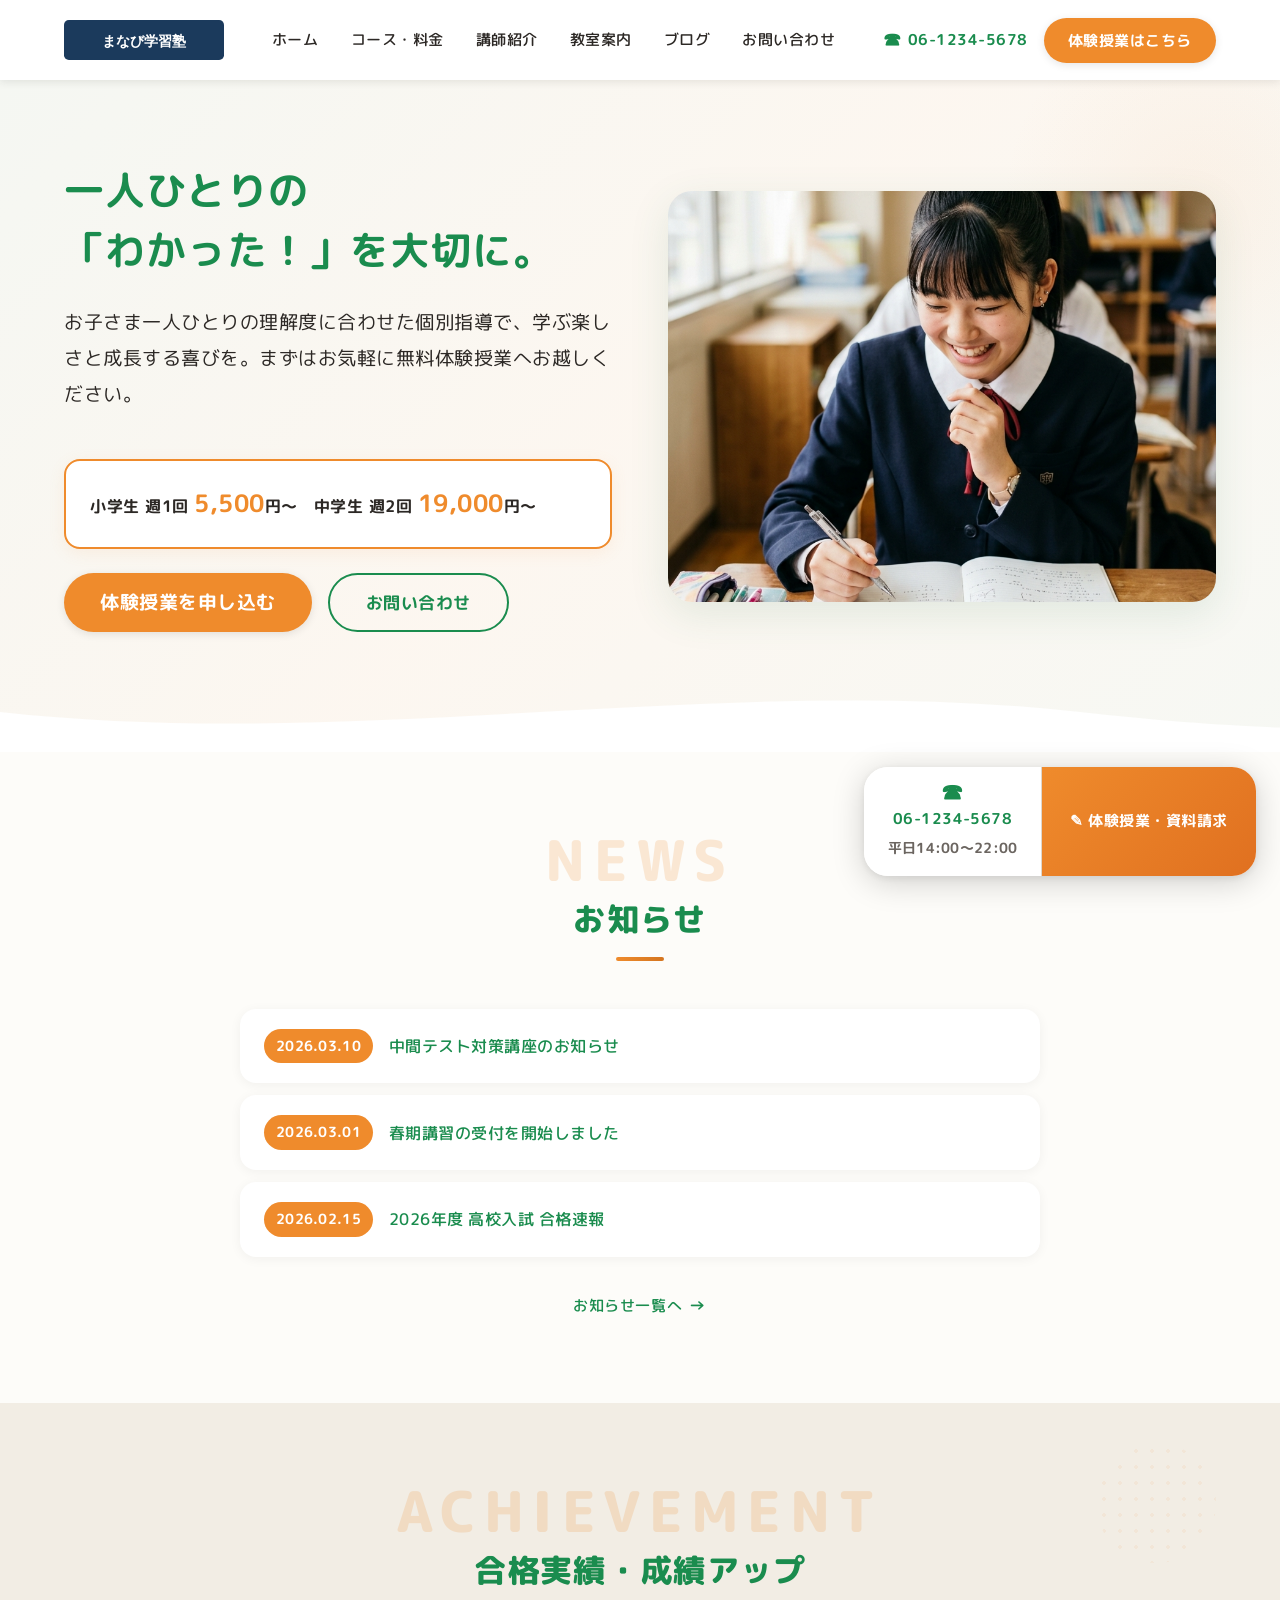
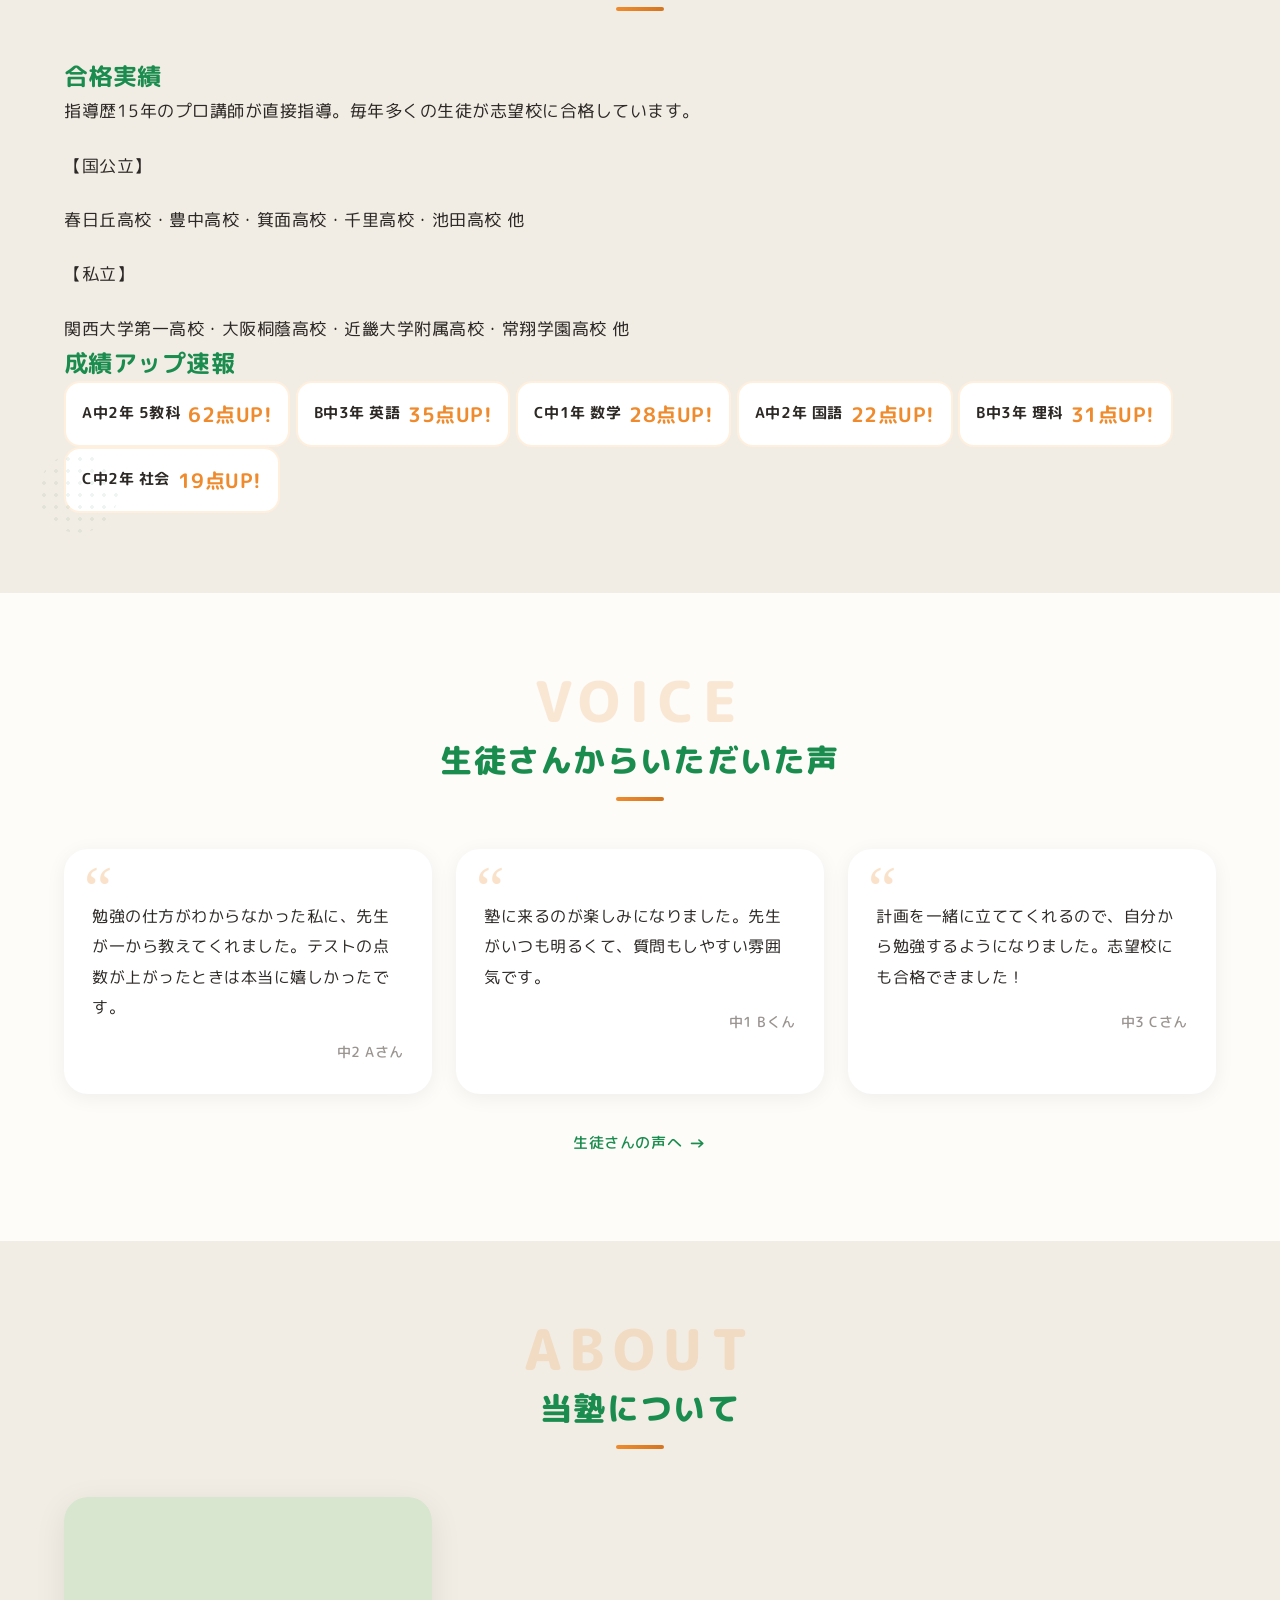
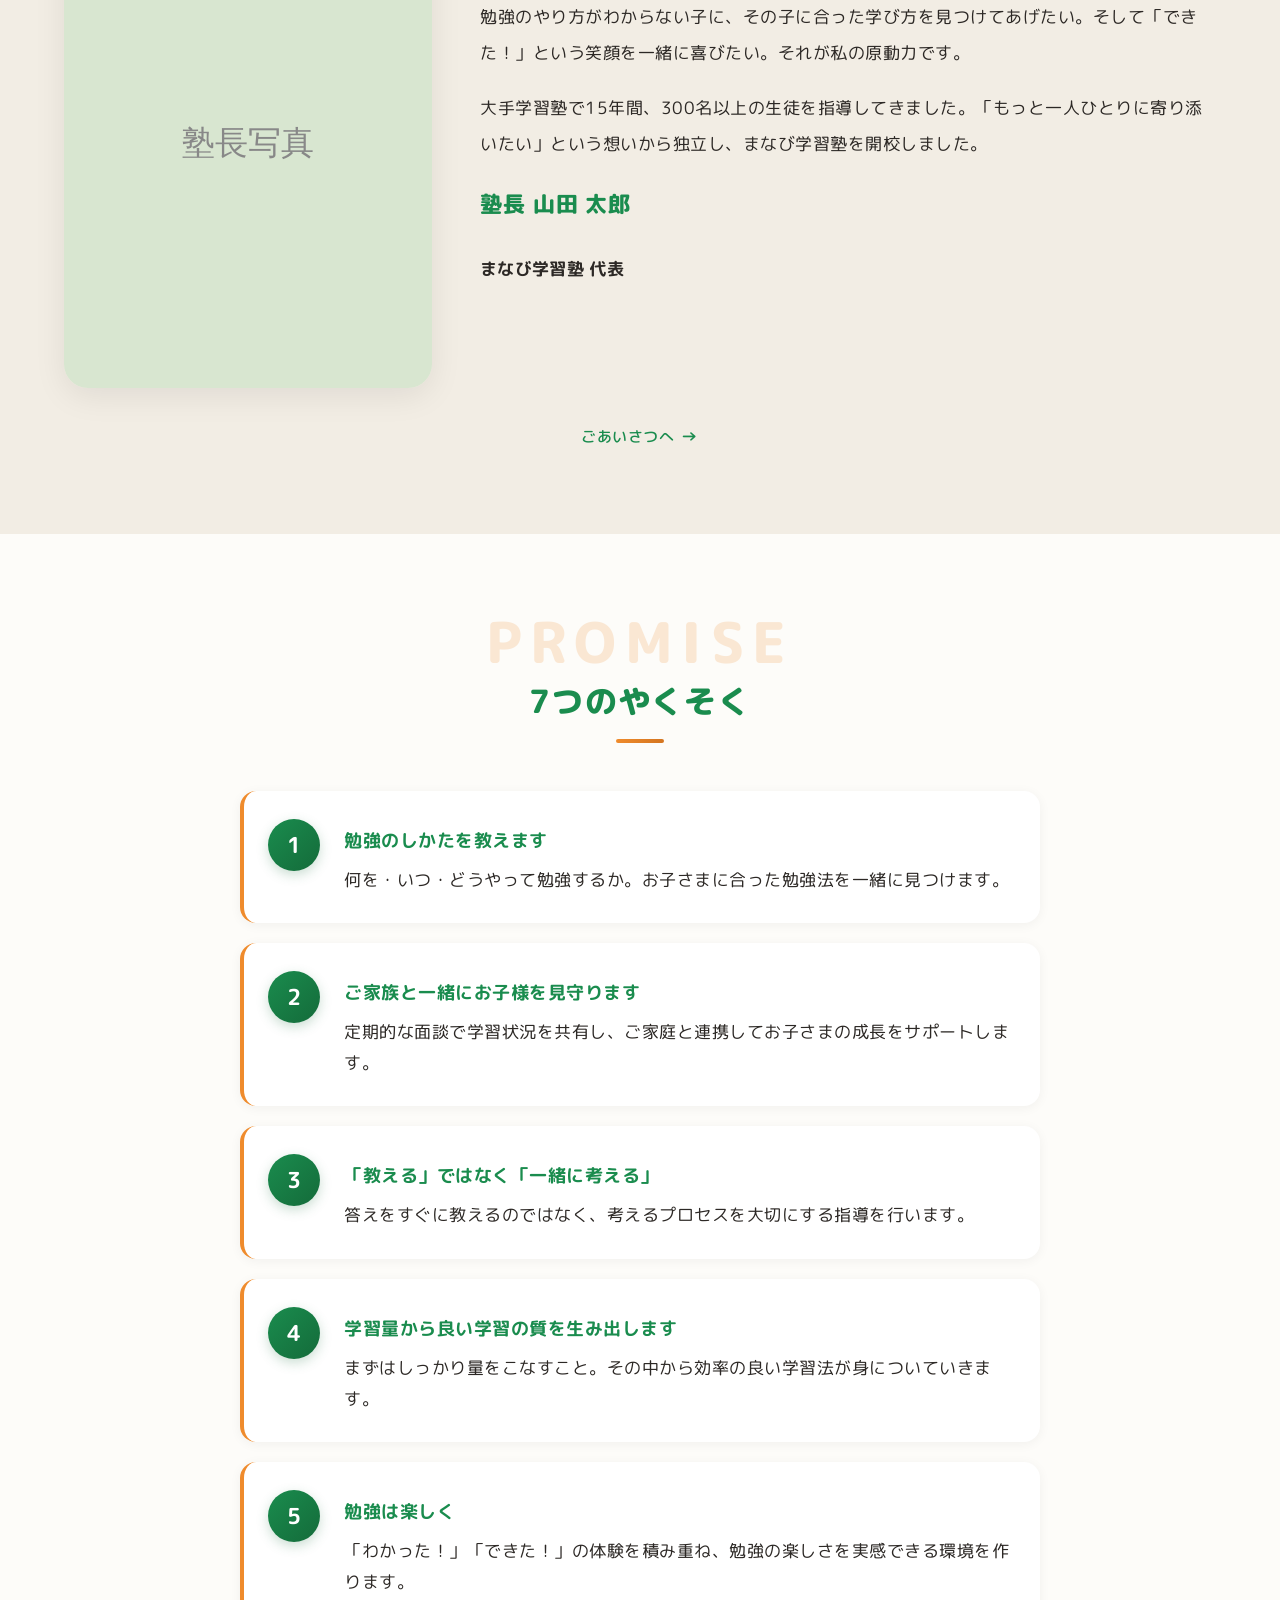
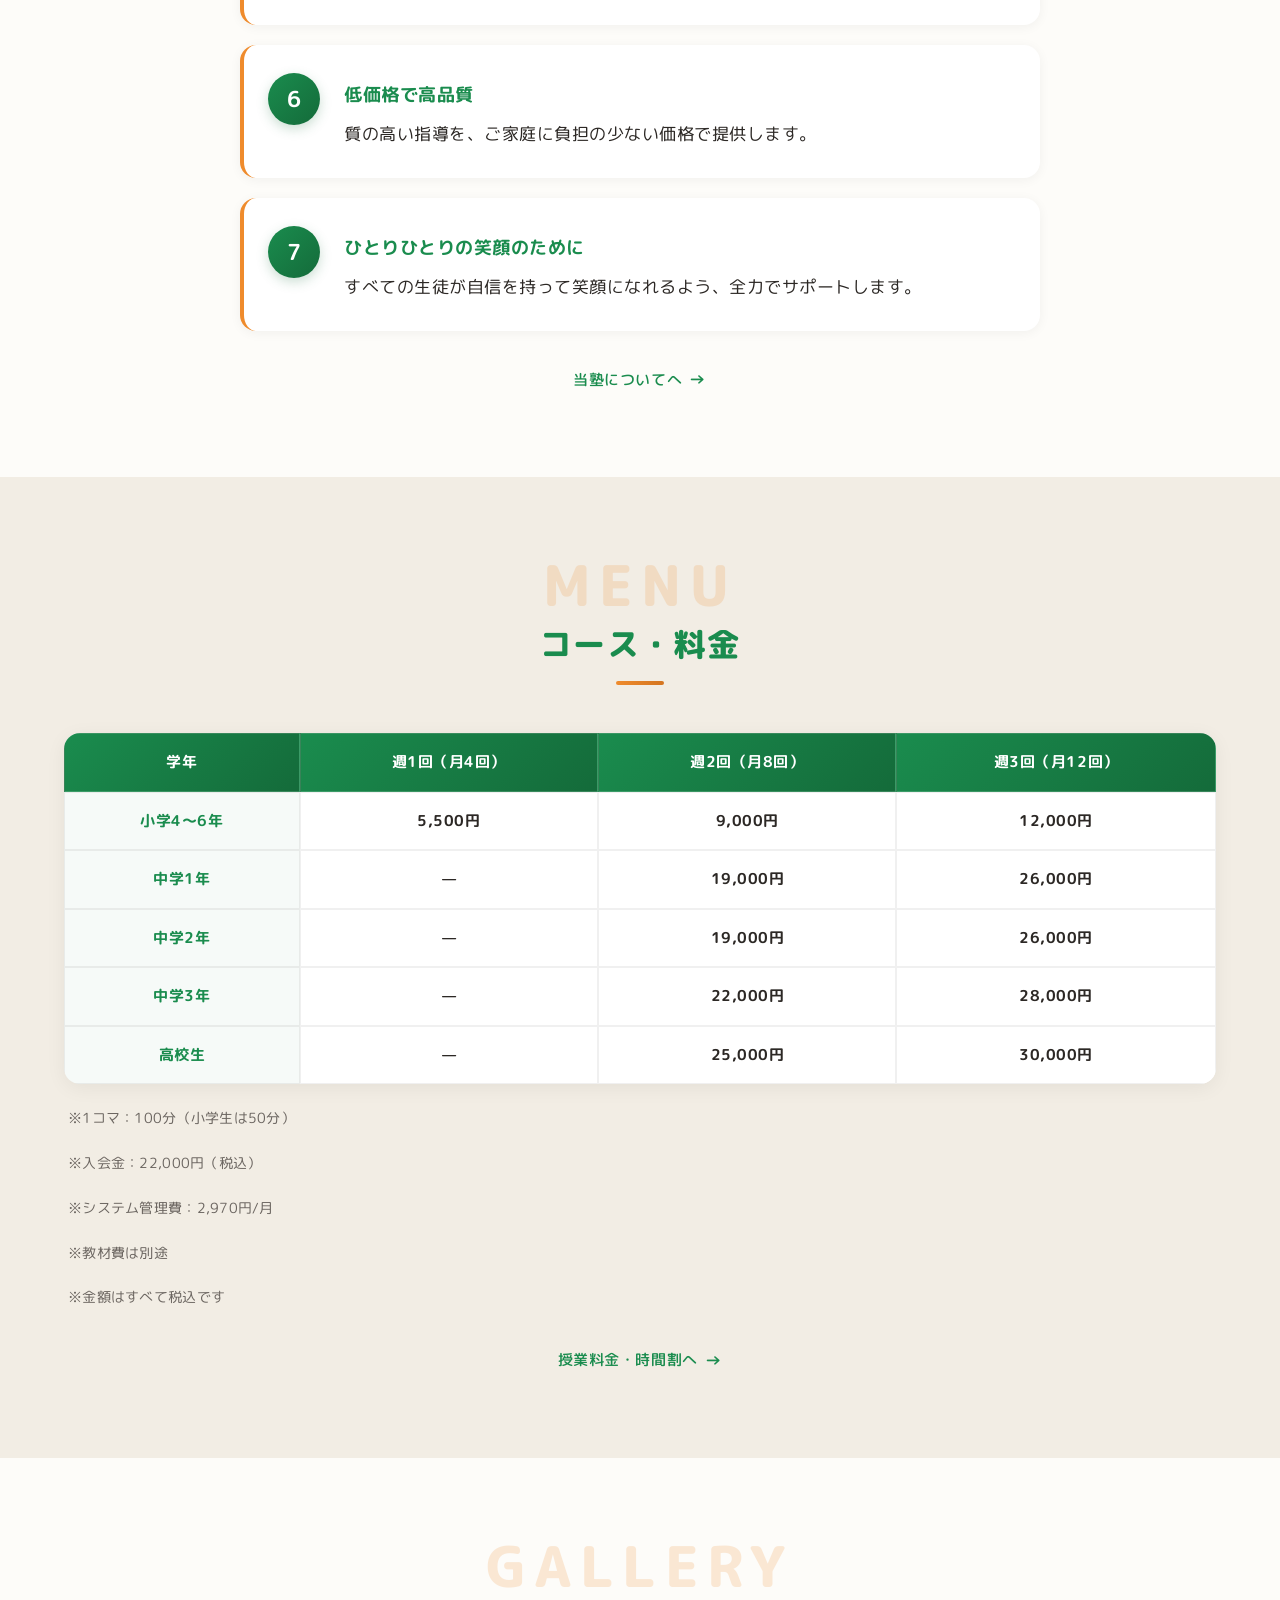
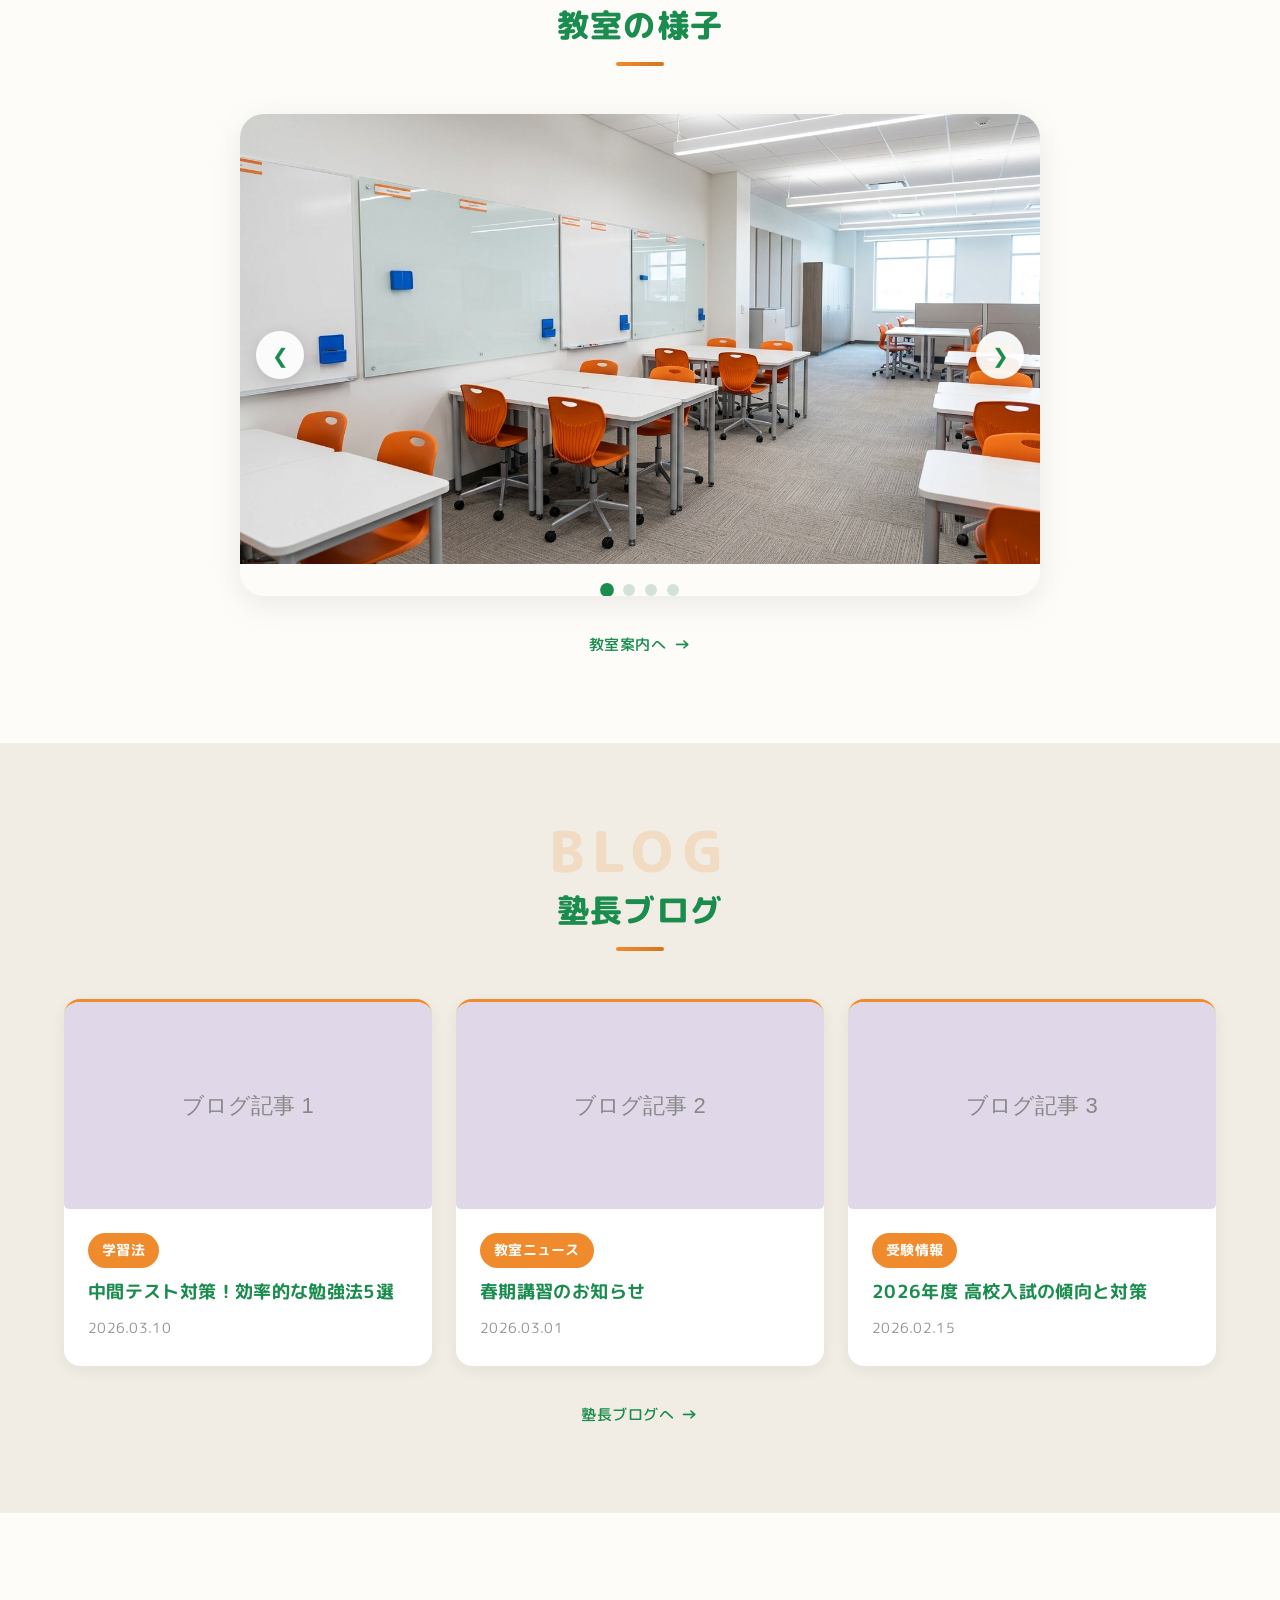
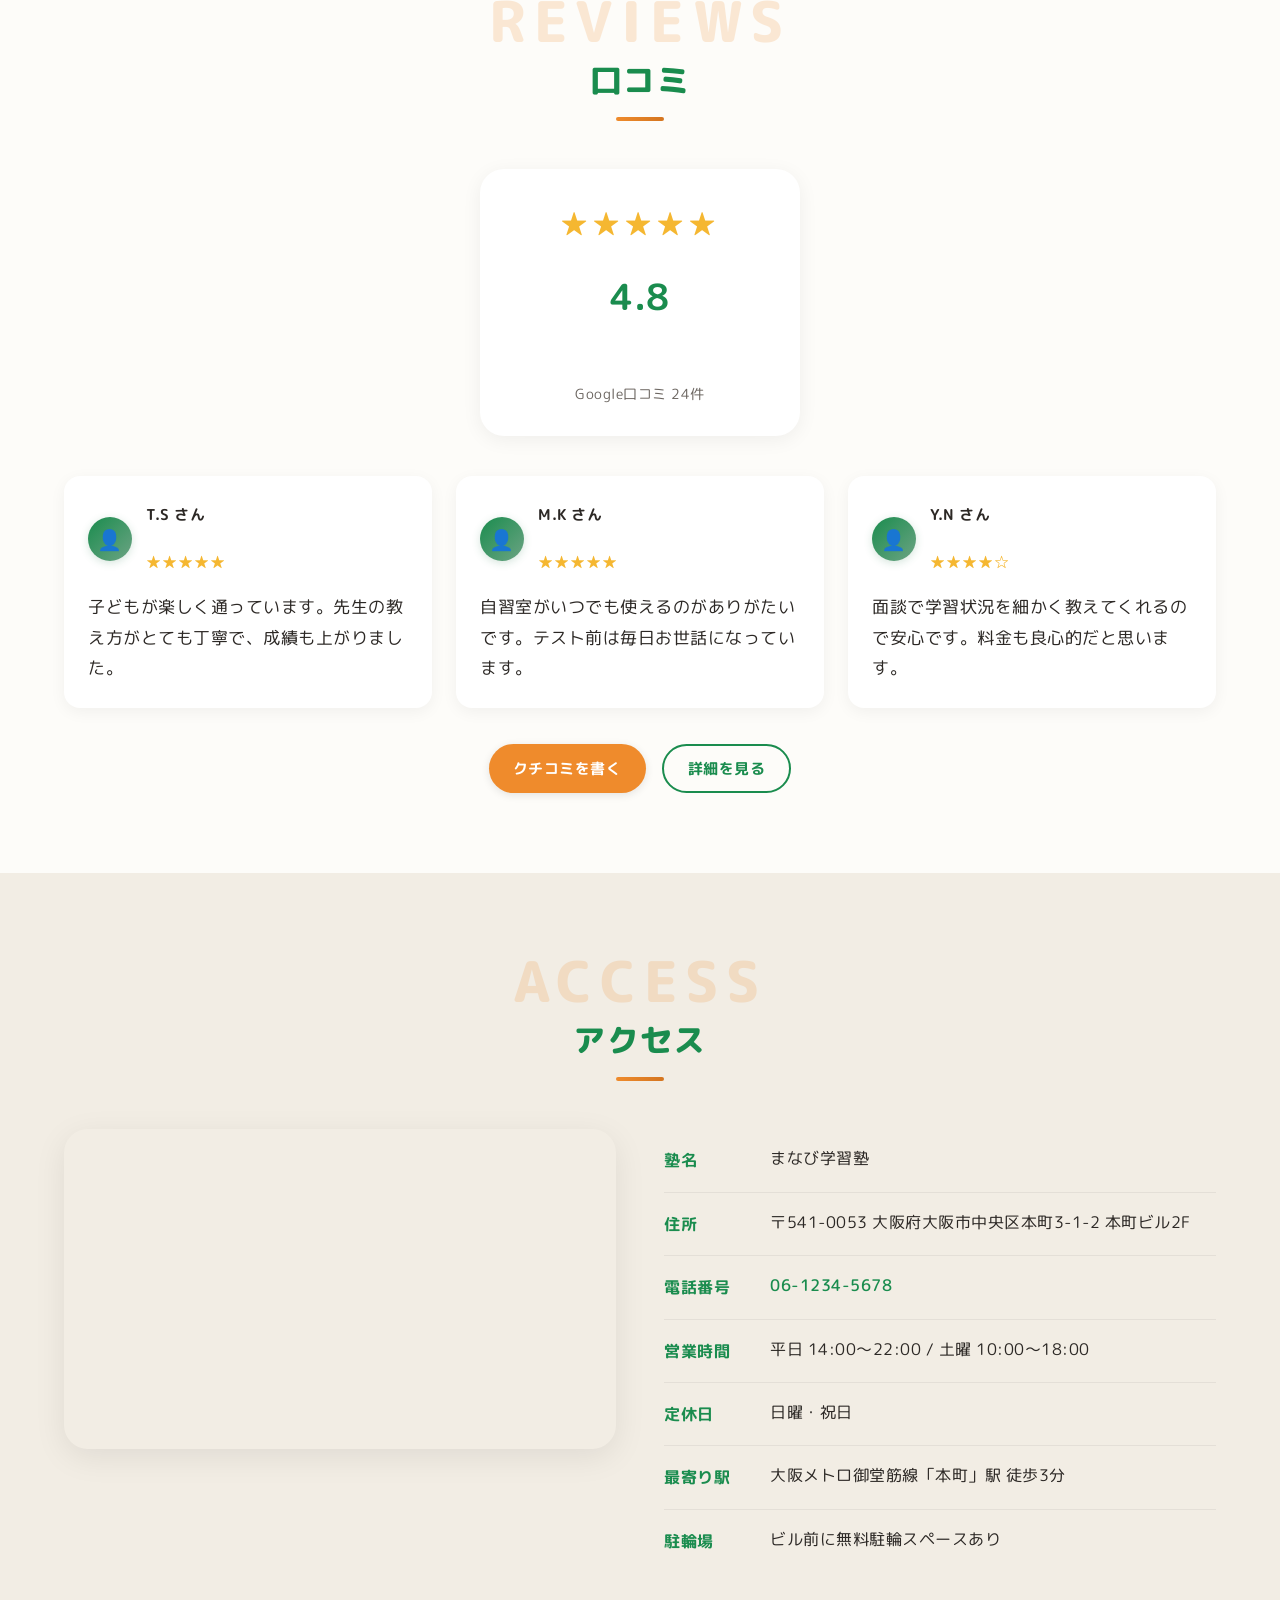
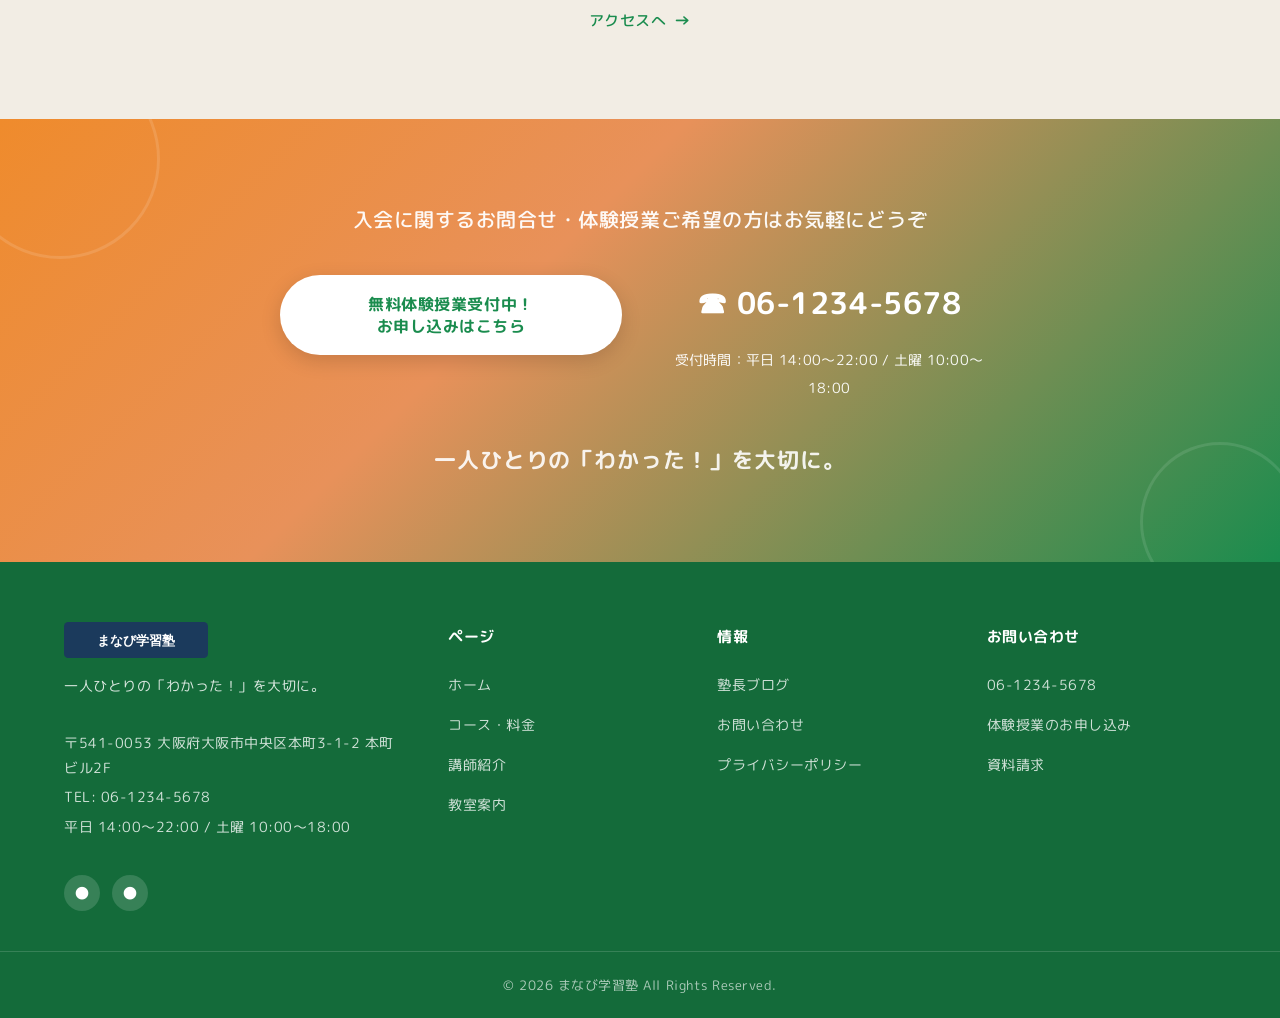
==== index.html @ 8a0162e0 "Update classroom images to jpg" ====
<!DOCTYPE html>
<html lang="ja">
<head>
  <meta charset="UTF-8">
  <meta name="viewport" content="width=device-width, initial-scale=1.0">
  <!-- ★差替え：title -->
  <title>まなび学習塾｜一人ひとりの「わかった！」を大切に。</title>
  <!-- ★差替え：meta description -->
  <meta name="description" content="大阪市中央区本町の個別指導塾「まなび学習塾」。一人ひとりに合った学び方で、わかる喜びを。無料体験授業受付中。">
  <!-- OGP -->
  <meta property="og:title" content="まなび学習塾｜一人ひとりの「わかった！」を大切に。">
  <meta property="og:description" content="大阪市中央区本町の個別指導塾。一人ひとりに合った学び方で、わかる喜びを。">
  <meta property="og:type" content="website">
  <!-- ★差替え：OGP URL -->
  <meta property="og:url" content="https://example.com/">
  <meta property="og:image" content="https://example.com/images/og-image.jpg">
  <!-- Google Fonts -->
  <link rel="icon" href="favicon.svg" type="image/svg+xml">
  <link rel="preconnect" href="https://fonts.googleapis.com">
  <link rel="preconnect" href="https://fonts.gstatic.com" crossorigin>
  <link href="https://fonts.googleapis.com/css2?family=M+PLUS+Rounded+1c:wght@400;500;700;800&display=swap" rel="stylesheet">
  <link href="https://fonts.googleapis.com/css2?family=Noto+Sans+JP:wght@400;500;700&display=swap" rel="stylesheet">
  <!-- CSS -->
  <link rel="stylesheet" href="css/reset.css">
  <link rel="stylesheet" href="css/global.css">
  <link rel="stylesheet" href="css/components.css">
  <link rel="stylesheet" href="css/header.css">
  <link rel="stylesheet" href="css/footer.css">
  <link rel="stylesheet" href="css/cta-bar.css">
  <link rel="stylesheet" href="css/pages/home.css">
  <!-- 構造化データ（LocalBusiness） -->
  <script type="application/ld+json">
  {
    "@context": "https://schema.org",
    "@type": "EducationalOrganization",
    "name": "まなび学習塾",
    "description": "一人ひとりの「わかった！」を大切にする学習塾",
    "url": "https://example.com",
    "telephone": "06-1234-5678",
    "address": {
      "@type": "PostalAddress",
      "streetAddress": "本町3-1-2 本町ビル2F",
      "addressLocality": "大阪市中央区",
      "addressRegion": "大阪府",
      "postalCode": "541-0053",
      "addressCountry": "JP"
    },
    "openingHours": ["Mo-Fr 14:00-22:00", "Sa 10:00-18:00"]
  }
  </script>
  <!-- Netlify Identity Widget -->
  <script src="https://identity.netlify.com/v1/netlify-identity-widget.js"></script>
</head>
<body class="has-header has-cta-bar">

  <!-- ========== ヘッダー ========== -->
  <header class="header">
    <div class="header__inner">
      <!-- ★差替え：ロゴ・塾名 -->
      <div class="header__logo">
        <a href="/">
          <img src="images/logo.svg" alt="まなび学習塾" width="200" height="50">
        </a>
      </div>
      <!-- PC ナビゲーション -->
      <nav class="header__nav" aria-label="メインナビゲーション">
        <a href="/" class="header__nav-link">ホーム</a>
        <a href="courses/" class="header__nav-link">コース・料金</a>
        <a href="teachers/" class="header__nav-link">講師紹介</a>
        <a href="access/" class="header__nav-link">教室案内</a>
        <a href="blog/" class="header__nav-link">ブログ</a>
        <a href="contact/" class="header__nav-link">お問い合わせ</a>
      </nav>
      <!-- PC 右側アクション -->
      <div class="header__actions">
        <!-- ★差替え：電話番号 -->
        <a href="tel:06-1234-5678" class="header__phone">
          <span class="header__phone-icon">&#9742;</span>
          06-1234-5678
        </a>
        <a href="contact/" class="btn btn--primary header__cta">体験授業はこちら</a>
      </div>
      <!-- ハンバーガーボタン -->
      <button class="hamburger" aria-label="メニューを開く" aria-expanded="false">
        <span class="hamburger__line"></span>
        <span class="hamburger__line"></span>
        <span class="hamburger__line"></span>
      </button>
    </div>
  </header>

  <!-- モバイルメニュー -->
  <nav class="mobile-menu" aria-label="モバイルナビゲーション">
    <a href="/" class="mobile-menu__link">ホーム</a>
    <a href="courses/" class="mobile-menu__link">コース・料金</a>
    <a href="teachers/" class="mobile-menu__link">講師紹介</a>
    <a href="access/" class="mobile-menu__link">教室案内</a>
    <a href="blog/" class="mobile-menu__link">ブログ</a>
    <a href="contact/" class="mobile-menu__link">お問い合わせ</a>
    <!-- ★差替え：電話番号 -->
    <a href="tel:06-1234-5678" class="mobile-menu__phone">
      <span>&#9742;</span> 06-1234-5678
    </a>
    <a href="contact/" class="btn btn--primary btn--block mobile-menu__cta">体験授業を申し込む</a>
  </nav>

  <!-- ========== メインコンテンツ ========== -->
  <main>

    <!-- ===== セクション1: ヒーロー ===== -->
    <section class="hero" id="hero">
      <div class="container">
        <div class="hero__inner">
          <div class="hero__content">
            <!-- ★差替え：キャッチコピー -->
            <h1 class="hero__catchcopy">一人ひとりの<br>「わかった！」を大切に。</h1>
            <!-- ★差替え：サブコピー -->
            <p class="hero__subcopy">お子さま一人ひとりの理解度に合わせた個別指導で、学ぶ楽しさと成長する喜びを。まずはお気軽に無料体験授業へお越しください。</p>
            <!-- ★差替え：料金ハイライト -->
            <div class="hero__price-highlight">
              <span class="hero__price-item">小学生 週1回 <strong>5,500</strong>円〜</span>
              <span class="hero__price-item">中学生 週2回 <strong>19,000</strong>円〜</span>
            </div>
            <div class="hero__buttons">
              <a href="contact/" class="btn btn--primary btn--lg">体験授業を申し込む</a>
              <a href="contact/" class="btn btn--outline">お問い合わせ</a>
            </div>
          </div>
          <div class="hero__image">
            <!-- ★差替え：メイン画像 -->
            <img src="images/hero-main.jpg" alt="教室の様子" width="800" height="600">
          </div>
        </div>
      </div>
    </section>

    <!-- ===== セクション2: お知らせ（News） ===== -->
    <section class="section" id="news">
      <div class="container">
        <div class="section-title">
          <span class="section-title__label">News</span>
          <h2 class="section-title__heading">お知らせ</h2>
        </div>
        <!-- ★差替え：お知らせ内容 -->
        <div class="news-list">
          <div class="news-list__item">
            <span class="news-list__date">2026.03.10</span>
            <p class="news-list__title"><a href="blog/article-01.html">中間テスト対策講座のお知らせ</a></p>
          </div>
          <div class="news-list__item">
            <span class="news-list__date">2026.03.01</span>
            <p class="news-list__title"><a href="blog/article-02.html">春期講習の受付を開始しました</a></p>
          </div>
          <div class="news-list__item">
            <span class="news-list__date">2026.02.15</span>
            <p class="news-list__title"><a href="blog/article-03.html">2026年度 高校入試 合格速報</a></p>
          </div>
        </div>
        <div class="more-link-wrapper">
          <a href="blog/" class="more-link">お知らせ一覧へ</a>
        </div>
      </div>
    </section>

    <!-- ===== セクション3: 合格実績＋成績アップ（Achievement） ===== -->
    <section class="section section--bg" id="achievement">
      <div class="container">
        <div class="section-title">
          <span class="section-title__label">Achievement</span>
          <h2 class="section-title__heading">合格実績・成績アップ</h2>
        </div>

        <!-- 合格実績 -->
        <!-- ★差替え：合格実績 -->
        <h3 class="achievement__sub-title">合格実績</h3>
        <p class="achievement__lead">指導歴15年のプロ講師が直接指導。毎年多くの生徒が志望校に合格しています。</p>
        <div class="achievement__schools">
          <p class="achievement__school-category">【国公立】</p>
          <p class="achievement__school-list">春日丘高校・豊中高校・箕面高校・千里高校・池田高校 他</p>
          <p class="achievement__school-category" style="margin-top: 12px;">【私立】</p>
          <p class="achievement__school-list">関西大学第一高校・大阪桐蔭高校・近畿大学附属高校・常翔学園高校 他</p>
        </div>

        <!-- 成績アップ速報 -->
        <!-- ★差替え：成績アップデータ -->
        <h3 class="achievement__sub-title">成績アップ速報</h3>
        <div class="score-cards">
          <div class="score-card badge">
            <span>A中2年 5教科</span>
            <span class="badge__score">62点UP!</span>
          </div>
          <div class="score-card badge">
            <span>B中3年 英語</span>
            <span class="badge__score">35点UP!</span>
          </div>
          <div class="score-card badge">
            <span>C中1年 数学</span>
            <span class="badge__score">28点UP!</span>
          </div>
          <div class="score-card badge">
            <span>A中2年 国語</span>
            <span class="badge__score">22点UP!</span>
          </div>
          <div class="score-card badge">
            <span>B中3年 理科</span>
            <span class="badge__score">31点UP!</span>
          </div>
          <div class="score-card badge">
            <span>C中2年 社会</span>
            <span class="badge__score">19点UP!</span>
          </div>
        </div>
      </div>
    </section>

    <!-- ===== セクション4: 生徒・保護者の声（Voice） ===== -->
    <section class="section" id="voice">
      <div class="container">
        <div class="section-title">
          <span class="section-title__label">Voice</span>
          <h2 class="section-title__heading">生徒さんからいただいた声</h2>
        </div>
        <!-- ★差替え：生徒の声 -->
        <div class="grid grid--3">
          <div class="testimonial">
            <p class="testimonial__text">勉強の仕方がわからなかった私に、先生が一から教えてくれました。テストの点数が上がったときは本当に嬉しかったです。</p>
            <p class="testimonial__author">中2 Aさん</p>
          </div>
          <div class="testimonial">
            <p class="testimonial__text">塾に来るのが楽しみになりました。先生がいつも明るくて、質問もしやすい雰囲気です。</p>
            <p class="testimonial__author">中1 Bくん</p>
          </div>
          <div class="testimonial">
            <p class="testimonial__text">計画を一緒に立ててくれるので、自分から勉強するようになりました。志望校にも合格できました！</p>
            <p class="testimonial__author">中3 Cさん</p>
          </div>
        </div>
        <div class="more-link-wrapper">
          <a href="teachers/#voice" class="more-link">生徒さんの声へ</a>
        </div>
      </div>
    </section>

    <!-- ===== セクション5: 当塾について（About） ===== -->
    <section class="section section--bg" id="about">
      <div class="container">
        <div class="section-title">
          <span class="section-title__label">About</span>
          <h2 class="section-title__heading">当塾について</h2>
        </div>
        <!-- ★差替え：塾長情報・メッセージ -->
        <div class="about__inner">
          <div class="about__photo">
            <img src="images/teacher-01.svg" alt="塾長 山田太郎" width="400" height="533">
          </div>
          <div class="about__body">
            <p class="about__message">勉強のやり方がわからない子に、その子に合った学び方を見つけてあげたい。そして「できた！」という笑顔を一緒に喜びたい。それが私の原動力です。</p>
            <p class="about__message">大手学習塾で15年間、300名以上の生徒を指導してきました。「もっと一人ひとりに寄り添いたい」という想いから独立し、まなび学習塾を開校しました。</p>
            <p class="about__name">塾長 山田 太郎</p>
            <p class="about__role">まなび学習塾 代表</p>
          </div>
        </div>
        <div class="more-link-wrapper">
          <a href="teachers/" class="more-link">ごあいさつへ</a>
        </div>
      </div>
    </section>

    <!-- ===== セクション6: 7つのやくそく（Promise） ===== -->
    <section class="section" id="promise">
      <div class="container">
        <div class="section-title">
          <span class="section-title__label">Promise</span>
          <h2 class="section-title__heading">7つのやくそく</h2>
        </div>
        <!-- ★差替え：やくそくの内容 -->
        <div class="promise-list">
          <div class="promise-item">
            <span class="promise-item__number">1</span>
            <div class="promise-item__content">
              <p class="promise-item__title">勉強のしかたを教えます</p>
              <p class="promise-item__text">何を・いつ・どうやって勉強するか。お子さまに合った勉強法を一緒に見つけます。</p>
            </div>
          </div>
          <div class="promise-item">
            <span class="promise-item__number">2</span>
            <div class="promise-item__content">
              <p class="promise-item__title">ご家族と一緒にお子様を見守ります</p>
              <p class="promise-item__text">定期的な面談で学習状況を共有し、ご家庭と連携してお子さまの成長をサポートします。</p>
            </div>
          </div>
          <div class="promise-item">
            <span class="promise-item__number">3</span>
            <div class="promise-item__content">
              <p class="promise-item__title">「教える」ではなく「一緒に考える」</p>
              <p class="promise-item__text">答えをすぐに教えるのではなく、考えるプロセスを大切にする指導を行います。</p>
            </div>
          </div>
          <div class="promise-item">
            <span class="promise-item__number">4</span>
            <div class="promise-item__content">
              <p class="promise-item__title">学習量から良い学習の質を生み出します</p>
              <p class="promise-item__text">まずはしっかり量をこなすこと。その中から効率の良い学習法が身についていきます。</p>
            </div>
          </div>
          <div class="promise-item">
            <span class="promise-item__number">5</span>
            <div class="promise-item__content">
              <p class="promise-item__title">勉強は楽しく</p>
              <p class="promise-item__text">「わかった！」「できた！」の体験を積み重ね、勉強の楽しさを実感できる環境を作ります。</p>
            </div>
          </div>
          <div class="promise-item">
            <span class="promise-item__number">6</span>
            <div class="promise-item__content">
              <p class="promise-item__title">低価格で高品質</p>
              <p class="promise-item__text">質の高い指導を、ご家庭に負担の少ない価格で提供します。</p>
            </div>
          </div>
          <div class="promise-item">
            <span class="promise-item__number">7</span>
            <div class="promise-item__content">
              <p class="promise-item__title">ひとりひとりの笑顔のために</p>
              <p class="promise-item__text">すべての生徒が自信を持って笑顔になれるよう、全力でサポートします。</p>
            </div>
          </div>
        </div>
        <div class="more-link-wrapper">
          <a href="teachers/#philosophy" class="more-link">当塾についてへ</a>
        </div>
      </div>
    </section>

    <!-- ===== セクション7: コース・料金（Menu） ===== -->
    <section class="section section--bg" id="menu">
      <div class="container">
        <div class="section-title">
          <span class="section-title__label">Menu</span>
          <h2 class="section-title__heading">コース・料金</h2>
        </div>
        <!-- ★差替え：料金テーブル -->
        <div class="table-wrapper">
          <table class="price-table">
            <thead>
              <tr>
                <th>学年</th>
                <th>週1回（月4回）</th>
                <th>週2回（月8回）</th>
                <th>週3回（月12回）</th>
              </tr>
            </thead>
            <tbody>
              <tr>
                <th>小学4〜6年</th>
                <td>5,500円</td>
                <td>9,000円</td>
                <td>12,000円</td>
              </tr>
              <tr>
                <th>中学1年</th>
                <td>—</td>
                <td>19,000円</td>
                <td>26,000円</td>
              </tr>
              <tr>
                <th>中学2年</th>
                <td>—</td>
                <td>19,000円</td>
                <td>26,000円</td>
              </tr>
              <tr>
                <th>中学3年</th>
                <td>—</td>
                <td>22,000円</td>
                <td>28,000円</td>
              </tr>
              <tr>
                <th>高校生</th>
                <td>—</td>
                <td>25,000円</td>
                <td>30,000円</td>
              </tr>
            </tbody>
          </table>
        </div>
        <!-- ★差替え：料金注記 -->
        <div class="menu__notes">
          <p>※1コマ：100分（小学生は50分）</p>
          <p>※入会金：22,000円（税込）</p>
          <p>※システム管理費：2,970円/月</p>
          <p>※教材費は別途</p>
          <p>※金額はすべて税込です</p>
        </div>
        <div class="more-link-wrapper">
          <a href="courses/" class="more-link">授業料金・時間割へ</a>
        </div>
      </div>
    </section>

    <!-- ===== セクション8: 教室写真スライダー（Gallery） ===== -->
    <section class="section" id="gallery">
      <div class="container">
        <div class="section-title">
          <span class="section-title__label">Gallery</span>
          <h2 class="section-title__heading">教室の様子</h2>
        </div>
        <!-- ★差替え：教室写真 -->
        <div class="slider">
          <div class="slider__track">
            <div class="slider__slide">
              <img src="images/classroom-01.jpg" alt="教室写真1 — 明るい学習スペース" width="800" height="450">
            </div>
            <div class="slider__slide">
              <img src="images/classroom-02.jpg" alt="教室写真2 — 自習スペース" width="800" height="450">
            </div>
            <div class="slider__slide">
              <img src="images/classroom-03.jpg" alt="教室写真3 — 個別指導ブース" width="800" height="450">
            </div>
            <div class="slider__slide">
              <img src="images/classroom-04.jpg" alt="教室写真4 — エントランス" width="800" height="450">
            </div>
          </div>
          <button class="slider__prev" aria-label="前の写真">&#10094;</button>
          <button class="slider__next" aria-label="次の写真">&#10095;</button>
          <div class="slider__dots"></div>
        </div>
        <div class="more-link-wrapper">
          <a href="access/" class="more-link">教室案内へ</a>
        </div>
      </div>
    </section>

    <!-- ===== セクション9: ブログ（Blog） ===== -->
    <section class="section section--bg" id="blog">
      <div class="container">
        <div class="section-title">
          <span class="section-title__label">Blog</span>
          <h2 class="section-title__heading">塾長ブログ</h2>
        </div>
        <!-- ★差替え：ブログ記事 -->
        <div class="grid grid--3">
          <!-- TOP_BLOG_POSTS -->
          <a href="blog/article-01.html" class="card">
            <img src="images/blog-thumb-01.svg" alt="中間テスト対策" class="card__image" width="600" height="338">
            <div class="card__body">
              <span class="card__tag">学習法</span>
              <h3 class="card__title">中間テスト対策！効率的な勉強法5選</h3>
              <p class="card__date">2026.03.10</p>
            </div>
          </a>
          <a href="blog/article-02.html" class="card">
            <img src="images/blog-thumb-02.svg" alt="春期講習のお知らせ" class="card__image" width="600" height="338">
            <div class="card__body">
              <span class="card__tag">教室ニュース</span>
              <h3 class="card__title">春期講習のお知らせ</h3>
              <p class="card__date">2026.03.01</p>
            </div>
          </a>
          <a href="blog/article-03.html" class="card">
            <img src="images/blog-thumb-03.svg" alt="高校入試の傾向と対策" class="card__image" width="600" height="338">
            <div class="card__body">
              <span class="card__tag">受験情報</span>
              <h3 class="card__title">2026年度 高校入試の傾向と対策</h3>
              <p class="card__date">2026.02.15</p>
            </div>
          </a>
          <!-- /TOP_BLOG_POSTS -->
        </div>
        <div class="more-link-wrapper">
          <a href="blog/" class="more-link">塾長ブログへ</a>
        </div>
      </div>
    </section>

    <!-- ===== セクション10: 口コミ（Reviews） ===== -->
    <section class="section" id="reviews">
      <div class="container">
        <div class="section-title">
          <span class="section-title__label">Reviews</span>
          <h2 class="section-title__heading">口コミ</h2>
        </div>
        <!-- ★差替え：Google口コミ情報 -->
        <div class="review-summary">
          <p class="review-summary__stars">&#9733;&#9733;&#9733;&#9733;&#9733;</p>
          <p class="review-summary__rating">4.8</p>
          <p class="review-summary__count">Google口コミ 24件</p>
        </div>
        <div class="grid grid--3">
          <div class="review-card">
            <div class="review-card__header">
              <div class="review-card__avatar">&#128100;</div>
              <div>
                <p class="review-card__name">T.S さん</p>
                <p class="review-card__stars">&#9733;&#9733;&#9733;&#9733;&#9733;</p>
              </div>
            </div>
            <p class="review-card__text">子どもが楽しく通っています。先生の教え方がとても丁寧で、成績も上がりました。</p>
          </div>
          <div class="review-card">
            <div class="review-card__header">
              <div class="review-card__avatar">&#128100;</div>
              <div>
                <p class="review-card__name">M.K さん</p>
                <p class="review-card__stars">&#9733;&#9733;&#9733;&#9733;&#9733;</p>
              </div>
            </div>
            <p class="review-card__text">自習室がいつでも使えるのがありがたいです。テスト前は毎日お世話になっています。</p>
          </div>
          <div class="review-card">
            <div class="review-card__header">
              <div class="review-card__avatar">&#128100;</div>
              <div>
                <p class="review-card__name">Y.N さん</p>
                <p class="review-card__stars">&#9733;&#9733;&#9733;&#9733;&#9734;</p>
              </div>
            </div>
            <p class="review-card__text">面談で学習状況を細かく教えてくれるので安心です。料金も良心的だと思います。</p>
          </div>
        </div>
        <!-- ★差替え：Google Maps口コミリンク -->
        <div class="review-buttons">
          <a href="#" class="btn btn--primary btn--sm" target="_blank" rel="noopener">クチコミを書く</a>
          <a href="#" class="btn btn--outline btn--sm" target="_blank" rel="noopener">詳細を見る</a>
        </div>
      </div>
    </section>

    <!-- ===== セクション11: アクセス（Access） ===== -->
    <section class="section section--bg" id="access">
      <div class="container">
        <div class="section-title">
          <span class="section-title__label">Access</span>
          <h2 class="section-title__heading">アクセス</h2>
        </div>
        <div class="access__inner">
          <!-- ★差替え：Google Maps埋め込みURL -->
          <div class="access__map">
            <iframe
              src="https://www.google.com/maps/embed?pb=!1m18!1m12!1m3!1d3281.2!2d135.5!3d34.68!2m3!1f0!2f0!3f0!3m2!1i1024!2i768!4f13.1!3m3!1m2!1s0x0%3A0x0!2zMzTCsDQwJzQ4LjAiTiAxMzXCsDMwJzAwLjAiRQ!5e0!3m2!1sja!2sjp!4v1"
              width="600"
              height="400"
              style="border:0;"
              allowfullscreen=""
              loading="lazy"
              referrerpolicy="no-referrer-when-downgrade"
              title="まなび学習塾 地図">
            </iframe>
          </div>
          <div class="access__info">
            <!-- ★差替え：塾基本情報 -->
            <div class="access__info-item">
              <span class="access__info-label">塾名</span>
              <span class="access__info-value">まなび学習塾</span>
            </div>
            <div class="access__info-item">
              <span class="access__info-label">住所</span>
              <span class="access__info-value">〒541-0053 大阪府大阪市中央区本町3-1-2 本町ビル2F</span>
            </div>
            <div class="access__info-item">
              <span class="access__info-label">電話番号</span>
              <span class="access__info-value"><a href="tel:06-1234-5678">06-1234-5678</a></span>
            </div>
            <div class="access__info-item">
              <span class="access__info-label">営業時間</span>
              <span class="access__info-value">平日 14:00〜22:00 / 土曜 10:00〜18:00</span>
            </div>
            <div class="access__info-item">
              <span class="access__info-label">定休日</span>
              <span class="access__info-value">日曜・祝日</span>
            </div>
            <div class="access__info-item">
              <span class="access__info-label">最寄り駅</span>
              <span class="access__info-value">大阪メトロ御堂筋線「本町」駅 徒歩3分</span>
            </div>
            <div class="access__info-item">
              <span class="access__info-label">駐輪場</span>
              <span class="access__info-value">ビル前に無料駐輪スペースあり</span>
            </div>
          </div>
        </div>
        <div class="more-link-wrapper">
          <a href="access/" class="more-link">アクセスへ</a>
        </div>
      </div>
    </section>

    <!-- ===== セクション12: お問い合わせCTA（Contact） ===== -->
    <section class="contact-cta" id="contact-cta">
      <div class="container">
        <p class="contact-cta__lead">入会に関するお問合せ・体験授業ご希望の方はお気軽にどうぞ</p>
        <div class="contact-cta__columns">
          <div class="contact-cta__column">
            <a href="contact/" class="btn btn--white btn--lg btn--block">無料体験授業受付中！<br>お申し込みはこちら</a>
          </div>
          <div class="contact-cta__column">
            <!-- ★差替え：電話番号 -->
            <a href="tel:06-1234-5678" class="contact-cta__phone-number">&#9742; 06-1234-5678</a>
            <p class="contact-cta__phone-time">受付時間：平日 14:00〜22:00 / 土曜 10:00〜18:00</p>
          </div>
        </div>
        <!-- ★差替え：キャッチコピー -->
        <p class="contact-cta__catchcopy">一人ひとりの「わかった！」を大切に。</p>
      </div>
    </section>

  </main>

  <!-- ========== フッター ========== -->
  <footer class="footer">
    <div class="footer__inner">
      <!-- 塾情報 -->
      <div class="footer__brand">
        <!-- ★差替え：ロゴ・塾名 -->
        <div class="footer__logo">
          <img src="images/logo.svg" alt="まなび学習塾" width="200" height="50">
        </div>
        <!-- ★差替え：キャッチコピー -->
        <p class="footer__catchcopy">一人ひとりの「わかった！」を大切に。</p>
        <!-- ★差替え：住所・電話・営業時間 -->
        <dl class="footer__info">
          <dt>住所</dt>
          <dd>〒541-0053 大阪府大阪市中央区本町3-1-2 本町ビル2F</dd>
          <dt>電話番号</dt>
          <dd>TEL: 06-1234-5678</dd>
          <dt>営業時間</dt>
          <dd>平日 14:00〜22:00 / 土曜 10:00〜18:00</dd>
        </dl>
        <!-- SNS -->
        <div class="footer__sns">
          <!-- ★差替え：SNSリンク -->
          <a href="#" aria-label="Instagram">&#9679;</a>
          <a href="#" aria-label="LINE">&#9679;</a>
        </div>
      </div>
      <!-- ナビ1 -->
      <div>
        <p class="footer__nav-title">ページ</p>
        <ul class="footer__nav-list">
          <li><a href="/">ホーム</a></li>
          <li><a href="courses/">コース・料金</a></li>
          <li><a href="teachers/">講師紹介</a></li>
          <li><a href="access/">教室案内</a></li>
        </ul>
      </div>
      <!-- ナビ2 -->
      <div>
        <p class="footer__nav-title">情報</p>
        <ul class="footer__nav-list">
          <li><a href="blog/">塾長ブログ</a></li>
          <li><a href="contact/">お問い合わせ</a></li>
          <li><a href="#">プライバシーポリシー</a></li>
        </ul>
      </div>
      <!-- ナビ3 -->
      <div>
        <p class="footer__nav-title">お問い合わせ</p>
        <ul class="footer__nav-list">
          <!-- ★差替え：電話番号 -->
          <li><a href="tel:06-1234-5678">06-1234-5678</a></li>
          <li><a href="contact/">体験授業のお申し込み</a></li>
          <li><a href="contact/">資料請求</a></li>
        </ul>
      </div>
    </div>
    <div class="footer__bottom">
      <!-- ★差替え：コピーライト -->
      <p class="footer__copyright">&copy; 2026 まなび学習塾 All Rights Reserved.</p>
    </div>
  </footer>

  <!-- ========== 固定CTAバー（スマホのみ） ========== -->
  <div class="cta-bar">
    <div class="cta-bar__inner">
      <!-- ★差替え：電話番号 -->
      <a href="tel:06-1234-5678" class="cta-bar__phone">
        <span class="cta-bar__phone-icon">&#9742;</span>
        <span class="cta-bar__phone-number">06-1234-5678</span>
        <span class="cta-bar__phone-time">平日14:00〜22:00</span>
      </a>
      <a href="contact/" class="cta-bar__button">
        &#9998; 体験授業・資料請求
      </a>
    </div>
  </div>

  <!-- JavaScript -->
  <script src="js/main.js"></script>
  <!-- Netlify Identity redirect -->
  <script>
    if (window.netlifyIdentity) {
      window.netlifyIdentity.on("init", function(user) {
        if (!user) { window.netlifyIdentity.on("login", function() { document.location.href = "/admin/"; }); }
      });
    }
  </script>
</body>
</html>
---- css/global.css ----
/* ===================================
   Global Styles — CSS変数・タイポグラフィ・基本スタイル
   Warm & Friendly Design (melabo01 inspired)
   =================================== */

/* === Google Fonts: 丸ゴシック === */
@import url('https://fonts.googleapis.com/css2?family=M+PLUS+Rounded+1c:wght@400;500;700;800&display=swap');

:root {
  /* === メインカラー（鮮やかなグリーン：パキッと信頼感） === */
  --color-primary: #1A8C4E;
  --color-primary-dark: #146B3A;
  --color-primary-light: #DCEFD8;

  /* === アクセントカラー（鮮やかなオレンジ：CTAに最適） === */
  --color-accent: #EF8B2C;
  --color-accent-dark: #D47520;
  --color-accent-light: #FFF0DE;

  /* === ベースカラー（クリーンな白ベース） === */
  --color-white: #FFFFFF;
  --color-bg: #FDFCF9;
  --color-bg-alt: #F2EDE4;
  --color-bg-primary: #DCEFD8;

  /* === テキストカラー（しっかり濃い、読みやすい） === */
  --color-text: #2C2825;
  --color-text-light: #6B6560;
  --color-text-muted: #9A9490;

  /* === 英語ラベル === */
  --color-label: #1A8C4E;
  --label-opacity: 0.10;

  /* === ボーダー・シャドウ === */
  --color-border: #DDD7CE;
  --color-shadow: rgba(44, 40, 37, 0.10);

  /* === その他 === */
  --color-error: #D93025;
  --color-success: #1A8C4E;
  --color-star: #F0A500;
  --color-line: #06C755;
  --color-accent-bg: rgba(239, 139, 44, 0.12);
  --color-primary-bg: rgba(26, 140, 78, 0.10);

  /* === フォント（丸ゴシック） === */
  --font-family: 'M PLUS Rounded 1c', 'Hiragino Maru Gothic Pro', 'Rounded Mplus 1c', sans-serif;
  --font-family-heading: 'M PLUS Rounded 1c', 'Hiragino Maru Gothic Pro', sans-serif;
  --font-weight-regular: 400;
  --font-weight-medium: 500;
  --font-weight-bold: 700;
  --font-weight-extra-bold: 800;

  /* === レイアウト === */
  --max-width: 1200px;
  --header-height: 80px;
  --header-height-sp: 60px;
  --section-padding: 80px;
  --section-padding-sm: 56px;
  --section-padding-sp: 48px;

  /* === 角丸（より丸く、親しみやすく） === */
  --radius: 16px;
  --radius-sm: 10px;
  --radius-lg: 24px;
  --radius-full: 9999px;

  /* === シャドウ（柔らかく暖かい） === */
  --shadow: 0 2px 12px rgba(62, 58, 53, 0.08);
  --shadow-md: 0 4px 20px rgba(62, 58, 53, 0.10);
  --shadow-lg: 0 8px 32px rgba(62, 58, 53, 0.12);
  --shadow-hover: 0 6px 24px rgba(62, 58, 53, 0.15);
}

/* --- 基本スタイル --- */
body {
  font-family: var(--font-family);
  font-weight: var(--font-weight-regular);
  color: var(--color-text);
  background-color: var(--color-bg);
  line-height: 1.9;
  font-size: 17px;
  letter-spacing: 0.03em;
  -webkit-font-smoothing: antialiased;
  -moz-osx-font-smoothing: grayscale;
}

/* --- フォーカススタイル（アクセシビリティ） --- */
*:focus-visible {
  outline: 2px solid var(--color-accent);
  outline-offset: 2px;
}

/* --- コンテナ --- */
.container {
  width: 100%;
  max-width: var(--max-width);
  margin: 0 auto;
  padding: 0 24px;
}

/* --- セクション --- */
.section {
  padding: var(--section-padding) 0;
}

.section--bg {
  background-color: var(--color-bg-alt);
}

.section--bg-alt {
  background-color: var(--color-bg-alt);
}

.section--primary {
  background-color: var(--color-primary);
  color: var(--color-white);
}

.section--primary h1,
.section--primary h2,
.section--primary h3,
.section--primary h4,
.section--primary h5,
.section--primary h6 {
  color: var(--color-white);
}

.section--primary p {
  color: rgba(255, 255, 255, 0.95);
}

/* --- タイポグラフィ --- */
h1, h2, h3, h4, h5, h6 {
  font-family: var(--font-family-heading);
  color: var(--color-primary);
  font-weight: var(--font-weight-bold);
  line-height: 1.45;
  letter-spacing: 0.02em;
}

h1 { font-size: 2.5rem; }
h2 { font-size: 2rem; }
h3 { font-size: 1.5rem; }
h4 { font-size: 1.25rem; }

p {
  margin-bottom: 1.2em;
  line-height: 2;
}

p:last-child {
  margin-bottom: 0;
}

strong {
  font-weight: var(--font-weight-bold);
}

small {
  font-size: 0.9375rem;
  color: var(--color-text-light);
}

/* --- リンク --- */
a {
  color: var(--color-primary);
  transition: color 0.3s ease, opacity 0.3s ease;
}

a:hover {
  color: var(--color-primary-dark);
  opacity: 0.85;
}

/* --- ユーティリティ --- */
.text-center { text-align: center; }
.text-left { text-align: left; }
.text-right { text-align: right; }
.text-primary { color: var(--color-primary); }
.text-accent { color: var(--color-accent); }
.text-muted { color: var(--color-text-muted); }

.sr-only {
  position: absolute;
  width: 1px;
  height: 1px;
  padding: 0;
  margin: -1px;
  overflow: hidden;
  clip: rect(0, 0, 0, 0);
  white-space: nowrap;
  border: 0;
}

/* --- レスポンシブ --- */
@media (max-width: 768px) {
  body {
    font-size: 16px;
    line-height: 1.85;
  }

  h1 { font-size: 1.875rem; }
  h2 { font-size: 1.625rem; }
  h3 { font-size: 1.25rem; }

  .container {
    padding: 0 20px;
  }

  .section {
    padding: var(--section-padding-sp) 0;
  }
}

@media (max-width: 480px) {
  body {
    font-size: 15px;
    line-height: 1.8;
  }

  h1 { font-size: 1.625rem; }
  h2 { font-size: 1.375rem; }
  h3 { font-size: 1.125rem; }
}

/* === Utility Classes === */
.mt-3 { margin-top: 12px; }
.mt-4 { margin-top: 16px; }
.mt-6 { margin-top: 24px; }
.mt-8 { margin-top: 32px; }
.text-center { text-align: center; }
.text-muted { color: var(--color-text-light); font-size: 0.875rem; }

/* Schedule Note (courses) */
.schedule-note {
  text-align: center;
  margin-top: 16px;
  font-size: 0.875rem;
  color: var(--color-text-light);
}

/* Contact Page Photo */
.contact-photo {
  margin-bottom: 32px;
  text-align: center;
}
.contact-photo__image {
  border-radius: var(--radius);
  max-width: 600px;
  width: 100%;
}

/* Related Articles Title (blog) */
.related-articles__title {
  text-align: center;
  margin-bottom: 2rem;
  font-size: 1.5rem;
  font-weight: 700;
}
---- css/components.css ----
/* ===================================
   Components — 共通コンポーネント
   Warm & Friendly Design (melabo01 inspired)
   =================================== */

/* --- セクションタイトル（英語ラベル＋日本語見出し 2層構造） --- */
.section-title {
  text-align: center;
  margin-bottom: 48px;
  position: relative;
}

.section-title__label {
  display: block;
  font-size: 3.5rem;
  font-weight: var(--font-weight-extra-bold, 800);
  color: var(--color-accent);
  opacity: 0.18;
  text-transform: uppercase;
  letter-spacing: 0.15em;
  line-height: 1;
  margin-bottom: 8px;
}

.section-title__heading {
  font-size: 2rem;
  font-weight: var(--font-weight-extra-bold, 800);
  color: var(--color-primary);
  position: relative;
  letter-spacing: 0.04em;
}

.section-title__heading::after {
  content: '';
  display: block;
  width: 48px;
  height: 4px;
  background: linear-gradient(90deg, var(--color-accent), var(--color-accent-dark));
  margin: 14px auto 0;
  border-radius: var(--radius-full);
}

/* --- ボタン --- */
.btn {
  display: inline-flex;
  align-items: center;
  justify-content: center;
  padding: 16px 36px;
  border-radius: var(--radius-full);
  font-size: 1.0625rem;
  font-weight: var(--font-weight-bold);
  text-align: center;
  transition: all 0.3s ease;
  line-height: 1.4;
  gap: 8px;
  box-shadow: 0 2px 8px rgba(0, 0, 0, 0.1);
  border: none;
  cursor: pointer;
}

.btn--primary {
  background-color: var(--color-accent);
  color: var(--color-white);
}

.btn--primary:hover {
  background-color: var(--color-accent-dark);
  transform: translateY(-2px);
  box-shadow: 0 4px 16px rgba(244, 162, 97, 0.3);
  opacity: 1;
}

.btn--outline {
  background-color: transparent;
  color: var(--color-primary);
  border: 2px solid var(--color-primary);
  box-shadow: none;
}

.btn--outline:hover {
  background-color: var(--color-primary);
  color: var(--color-white);
  transform: translateY(-2px);
  box-shadow: 0 4px 16px rgba(46, 125, 79, 0.25);
  opacity: 1;
}

.btn--white {
  background-color: var(--color-white);
  color: var(--color-primary);
}

.btn--white:hover {
  background-color: var(--color-bg);
  transform: translateY(-2px);
  opacity: 1;
}

.btn--line {
  background-color: var(--color-line);
  color: var(--color-white);
}

.btn--line:hover {
  background-color: #05a64b;
  transform: translateY(-2px);
  box-shadow: 0 4px 16px rgba(6, 199, 85, 0.3);
  opacity: 1;
}

.btn--lg {
  padding: 18px 48px;
  font-size: 1.1875rem;
}

.btn--sm {
  padding: 12px 24px;
  font-size: 0.9375rem;
}

.btn--block {
  display: flex;
  width: 100%;
}

/* --- カード --- */
.card {
  background-color: var(--color-white);
  border-radius: var(--radius-lg);
  box-shadow: var(--shadow);
  border: none;
  overflow: hidden;
  transition: transform 0.3s ease, box-shadow 0.3s ease;
}

.card:hover {
  transform: translateY(-4px);
  box-shadow: var(--shadow-hover);
}

.card__image {
  width: 100%;
  aspect-ratio: 16 / 9;
  object-fit: cover;
}

.card__body {
  padding: 24px;
}

.card__tag {
  display: inline-block;
  font-size: 0.875rem;
  font-weight: var(--font-weight-bold);
  color: var(--color-accent-dark);
  background-color: var(--color-accent-bg, rgba(244, 162, 97, 0.1));
  padding: 4px 12px;
  border-radius: var(--radius-full);
  margin-bottom: 8px;
  letter-spacing: 0.02em;
}

.card__title {
  font-size: 1.125rem;
  font-weight: var(--font-weight-bold);
  color: var(--color-primary);
  margin-bottom: 8px;
  line-height: 1.5;
}

.card__date {
  font-size: 0.875rem;
  color: var(--color-text-light);
}

.card__text {
  font-size: 1rem;
  color: var(--color-text-light);
  line-height: 1.7;
}

/* --- バッジ（成績アップ等） --- */
.badge {
  display: inline-flex;
  align-items: center;
  gap: 8px;
  background-color: var(--color-white);
  border: 2px solid var(--color-accent-light);
  border-radius: var(--radius);
  padding: 12px 16px;
  font-size: 0.9375rem;
  font-weight: var(--font-weight-bold);
  color: var(--color-text);
}

.badge__score {
  color: var(--color-accent);
  font-size: 1.25rem;
  font-weight: var(--font-weight-bold);
}

/* --- 「詳しくはこちら→」リンク --- */
.more-link {
  display: inline-flex;
  align-items: center;
  gap: 6px;
  font-size: 0.9375rem;
  font-weight: var(--font-weight-medium);
  color: var(--color-primary);
  transition: gap 0.3s ease, color 0.3s ease;
}

.more-link:hover {
  gap: 10px;
  color: var(--color-primary-dark);
  opacity: 1;
}

.more-link::after {
  content: '\2192';
  font-size: 1.125rem;
}

.more-link-wrapper {
  text-align: center;
  margin-top: 32px;
}

/* --- テスティモニアルカード --- */
.testimonial {
  background-color: var(--color-white);
  border-radius: var(--radius-lg);
  padding: 28px;
  box-shadow: var(--shadow);
  position: relative;
}

.testimonial::before {
  content: '\201C';
  font-size: 4rem;
  color: var(--color-accent);
  opacity: 0.2;
  position: absolute;
  top: 8px;
  left: 16px;
  line-height: 1;
  font-family: Georgia, serif;
}

.testimonial__text {
  font-size: 1rem;
  line-height: 1.8;
  color: var(--color-text);
  margin-bottom: 12px;
  padding-top: 16px;
}

.testimonial__author {
  font-size: 0.875rem;
  color: var(--color-text-light);
  text-align: right;
}

/* --- グリッドレイアウト --- */
.grid {
  display: grid;
  gap: 24px;
}

.grid--2 { grid-template-columns: repeat(2, 1fr); }
.grid--3 { grid-template-columns: repeat(3, 1fr); }
.grid--4 { grid-template-columns: repeat(4, 1fr); }

/* --- テーブル --- */
.table-wrapper {
  overflow-x: auto;
  -webkit-overflow-scrolling: touch;
  border-radius: var(--radius);
  box-shadow: var(--shadow);
}

.price-table {
  width: 100%;
  border-collapse: collapse;
  font-size: 0.9375rem;
}

.price-table th,
.price-table td {
  padding: 14px 16px;
  text-align: center;
  border: 1px solid var(--color-border);
}

.price-table thead th {
  background-color: var(--color-primary);
  color: var(--color-white);
  font-weight: var(--font-weight-bold);
  white-space: nowrap;
}

.price-table tbody th {
  background-color: var(--color-bg-alt);
  font-weight: var(--font-weight-medium);
  white-space: nowrap;
}

.price-table tbody td {
  font-weight: var(--font-weight-medium);
  background-color: var(--color-white);
}

/* --- FAQ --- */
.faq-item {
  background-color: var(--color-white);
  border-radius: var(--radius);
  box-shadow: var(--shadow);
  padding: 24px 28px;
  margin-bottom: 16px;
  border: none;
  transition: box-shadow 0.3s ease;
}

.faq-item:hover {
  box-shadow: var(--shadow-md);
}

.faq-item:last-child {
  margin-bottom: 0;
}

.faq-item__question {
  font-size: 1rem;
  font-weight: var(--font-weight-bold);
  color: var(--color-primary);
  padding-left: 2em;
  position: relative;
  margin-bottom: 12px;
}

.faq-item__question::before {
  content: 'Q.';
  position: absolute;
  left: 0;
  color: var(--color-accent);
  font-weight: var(--font-weight-bold);
  font-size: 1.125rem;
}

.faq-item__answer {
  font-size: 1rem;
  color: var(--color-text-light);
  padding-left: 2em;
  position: relative;
  line-height: 1.8;
}

.faq-item__answer::before {
  content: 'A.';
  position: absolute;
  left: 0;
  color: var(--color-primary);
  font-weight: var(--font-weight-bold);
  font-size: 1.125rem;
}

/* --- ページヘッダー（共通） --- */
.page-header {
  background: linear-gradient(135deg, var(--color-primary) 0%, var(--color-primary-dark) 100%);
  color: var(--color-white);
  padding: 60px 0 48px;
  text-align: center;
}

.page-header__title {
  font-size: 2rem;
  font-weight: var(--font-weight-bold);
  color: var(--color-white);
}

.page-header__breadcrumb {
  margin-top: 12px;
  font-size: 0.875rem;
  opacity: 0.9;
}

.page-header__breadcrumb a {
  color: var(--color-white);
  opacity: 0.85;
  transition: opacity 0.3s ease;
}

.page-header__breadcrumb a:hover {
  opacity: 1;
}

/* --- CTAセクション（お問い合わせCTA 共通） --- */
.contact-cta {
  background: linear-gradient(135deg, var(--color-accent) 0%, #E88A40 100%);
  color: var(--color-white);
  text-align: center;
  padding: 64px 0;
  border-radius: 0;
}

.contact-cta h2,
.contact-cta h3 {
  color: var(--color-white);
}

.contact-cta p {
  color: rgba(255, 255, 255, 0.95);
}

/* --- レスポンシブ --- */
@media (max-width: 768px) {
  .grid--3 { grid-template-columns: repeat(2, 1fr); }
  .grid--4 { grid-template-columns: repeat(2, 1fr); }

  .section-title__label {
    font-size: 2.5rem;
  }

  .section-title__heading {
    font-size: 1.625rem;
  }

  .section-title {
    margin-bottom: 36px;
  }

  .page-header {
    padding: 48px 0 36px;
  }

  .page-header__title {
    font-size: 1.75rem;
  }

  .contact-cta {
    padding: 48px 0;
  }

  .faq-item {
    padding: 20px 20px;
  }
}

@media (max-width: 480px) {
  .grid--2 { grid-template-columns: 1fr; }
  .grid--3 { grid-template-columns: 1fr; }
  .grid--4 { grid-template-columns: 1fr; }

  .section-title__label {
    font-size: 2.25rem;
  }

  .section-title__heading {
    font-size: 1.375rem;
  }

  .btn--lg {
    padding: 16px 32px;
    font-size: 1.0625rem;
  }

  .page-header {
    padding: 40px 0 32px;
  }

  .page-header__title {
    font-size: 1.5rem;
  }

  .faq-item {
    padding: 16px 16px;
  }
}
---- css/header.css ----
/* ===================================
   Header — 固定ヘッダー＋ハンバーガーメニュー
   =================================== */

.header {
  position: fixed;
  top: 0;
  left: 0;
  width: 100%;
  height: var(--header-height);
  background-color: var(--color-white);
  box-shadow: 0 2px 8px var(--color-shadow);
  z-index: 1000;
  transition: box-shadow 0.3s ease;
}

.header__inner {
  display: flex;
  align-items: center;
  justify-content: space-between;
  height: 100%;
  max-width: var(--max-width);
  margin: 0 auto;
  padding: 0 24px;
}

/* --- ロゴ --- */
.header__logo a {
  display: flex;
  align-items: center;
  gap: 10px;
}

.header__logo img {
  height: 40px;
  width: auto;
}

.header__logo-text {
  font-size: 1.25rem;
  font-weight: var(--font-weight-bold);
  color: var(--color-primary);
  white-space: nowrap;
}

/* --- PC ナビゲーション --- */
.header__nav {
  display: flex;
  align-items: center;
  gap: 4px;
}

.header__nav-link {
  padding: 8px 14px;
  font-size: 0.9375rem;
  font-weight: var(--font-weight-medium);
  color: var(--color-text);
  border-radius: 6px;
  transition: background-color 0.3s ease, color 0.3s ease;
  white-space: nowrap;
}

.header__nav-link:hover {
  background-color: var(--color-bg);
  color: var(--color-primary);
  opacity: 1;
}

/* --- PC 右側 --- */
.header__actions {
  display: flex;
  align-items: center;
  gap: 16px;
}

.header__phone {
  display: flex;
  align-items: center;
  gap: 6px;
  font-size: 0.9375rem;
  font-weight: var(--font-weight-bold);
  color: var(--color-primary);
  white-space: nowrap;
}

.header__phone-icon {
  font-size: 1.125rem;
}

.header__cta {
  padding: 12px 24px;
  font-size: 0.9375rem;
}

/* --- ハンバーガーボタン --- */
.hamburger {
  display: none;
  flex-direction: column;
  justify-content: center;
  align-items: center;
  width: 44px;
  height: 44px;
  cursor: pointer;
  z-index: 1001;
}

.hamburger__line {
  display: block;
  width: 24px;
  height: 2px;
  background-color: var(--color-primary);
  border-radius: 1px;
  transition: all 0.3s ease;
}

.hamburger__line + .hamburger__line {
  margin-top: 6px;
}

/* ハンバーガー開状態 */
.hamburger.is-active .hamburger__line:nth-child(1) {
  transform: translateY(8px) rotate(45deg);
}

.hamburger.is-active .hamburger__line:nth-child(2) {
  opacity: 0;
}

.hamburger.is-active .hamburger__line:nth-child(3) {
  transform: translateY(-8px) rotate(-45deg);
}

/* --- モバイルメニュー --- */
.mobile-menu {
  display: none;
  position: fixed;
  top: var(--header-height-sp);
  left: 0;
  width: 100%;
  height: calc(100vh - var(--header-height-sp));
  background-color: var(--color-white);
  z-index: 999;
  overflow-y: auto;
  padding: 24px;
  transform: translateX(100%);
  transition: transform 0.3s ease;
}

.mobile-menu.is-open {
  transform: translateX(0);
}

.mobile-menu__link {
  display: block;
  padding: 16px 0;
  font-size: 1.0625rem;
  font-weight: var(--font-weight-medium);
  color: var(--color-text);
  border-bottom: 1px solid var(--color-border);
}

.mobile-menu__link:hover {
  color: var(--color-primary);
  opacity: 1;
}

.mobile-menu__phone {
  display: flex;
  align-items: center;
  justify-content: center;
  gap: 8px;
  margin-top: 24px;
  padding: 16px;
  font-size: 1.25rem;
  font-weight: var(--font-weight-bold);
  color: var(--color-primary);
  border: 2px solid var(--color-primary);
  border-radius: 8px;
}

.mobile-menu__cta {
  display: flex;
  margin-top: 16px;
}

/* body padding for fixed header */
.has-header {
  padding-top: var(--header-height);
}

/* --- レスポンシブ --- */
@media (max-width: 768px) {
  .header {
    height: var(--header-height-sp);
  }

  .header__inner {
    padding: 0 16px;
  }

  .header__logo img {
    height: 32px;
  }

  .header__logo-text {
    font-size: 1.0625rem;
  }

  .header__nav,
  .header__actions {
    display: none;
  }

  .hamburger {
    display: flex;
  }

  .mobile-menu {
    display: block;
  }

  .has-header {
    padding-top: var(--header-height-sp);
  }
}
---- css/footer.css ----
/* ===================================
   Footer — フッター
   =================================== */

.footer {
  background-color: var(--color-primary-dark);
  color: var(--color-white);
  padding: 60px 0 0;
}

.footer__inner {
  display: grid;
  grid-template-columns: 1.5fr 1fr 1fr 1fr;
  gap: 40px;
  max-width: var(--max-width);
  margin: 0 auto;
  padding: 0 24px;
}

/* --- ロゴ・塾情報カラム --- */
.footer__brand {
  display: flex;
  flex-direction: column;
  gap: 16px;
}

.footer__logo {
  display: flex;
  align-items: center;
  gap: 10px;
}

.footer__logo img {
  height: 36px;
  width: auto;
}

.footer__logo-text {
  font-size: 1.125rem;
  font-weight: var(--font-weight-bold);
  color: var(--color-white);
}

.footer__catchcopy {
  font-size: 0.875rem;
  color: rgba(255, 255, 255, 0.85);
  line-height: 1.7;
}

.footer__info {
  font-size: 0.875rem;
  color: rgba(255, 255, 255, 0.8);
  line-height: 1.8;
}

.footer__info dt {
  display: none;
}

.footer__info dd {
  margin-bottom: 4px;
}

/* --- ナビカラム --- */
.footer__nav-title {
  font-size: 0.9375rem;
  font-weight: var(--font-weight-bold);
  color: var(--color-white);
  margin-bottom: 16px;
}

.footer__nav-list li {
  margin-bottom: 8px;
}

.footer__nav-list a {
  font-size: 0.875rem;
  color: rgba(255, 255, 255, 0.8);
  transition: color 0.3s ease;
}

.footer__nav-list a:hover {
  color: var(--color-white);
  opacity: 1;
}

/* --- SNS --- */
.footer__sns {
  display: flex;
  gap: 12px;
  margin-top: 16px;
}

.footer__sns a {
  display: flex;
  align-items: center;
  justify-content: center;
  width: 36px;
  height: 36px;
  border-radius: 50%;
  background-color: rgba(255, 255, 255, 0.15);
  color: var(--color-white);
  font-size: 1rem;
  transition: background-color 0.3s ease;
}

.footer__sns a:hover {
  background-color: rgba(255, 255, 255, 0.3);
  opacity: 1;
}

/* --- コピーライト --- */
.footer__bottom {
  margin-top: 40px;
  padding: 20px 24px;
  border-top: 1px solid rgba(255, 255, 255, 0.15);
  text-align: center;
}

.footer__copyright {
  font-size: 0.8125rem;
  color: rgba(255, 255, 255, 0.65);
}

/* --- レスポンシブ --- */
@media (max-width: 768px) {
  .footer__inner {
    grid-template-columns: 1fr 1fr;
    gap: 32px;
    padding: 0 16px;
  }

  .footer__brand {
    grid-column: 1 / -1;
  }
}

@media (max-width: 480px) {
  .footer {
    padding: 48px 0 0;
  }

  .footer__inner {
    grid-template-columns: 1fr;
    gap: 24px;
  }

  .footer__bottom {
    margin-top: 32px;
    padding: 16px;
  }
}
---- css/cta-bar.css ----
/* ===================================
   CTA Bar — 常時表示の固定CTAバー
   PC: 右下にフローティング表示
   SP: 画面下部フル幅バー
   =================================== */

/* === PC表示：右下フローティング === */
.cta-bar {
  position: fixed;
  bottom: 24px;
  right: 24px;
  z-index: 998;
  display: flex;
  border-radius: var(--radius-lg, 24px);
  overflow: hidden;
  box-shadow: 0 6px 32px rgba(0, 0, 0, 0.18), 0 2px 8px rgba(0, 0, 0, 0.08);
  animation: cta-bar-slide-in 0.5s ease-out;
}

@keyframes cta-bar-slide-in {
  from {
    opacity: 0;
    transform: translateY(20px);
  }
  to {
    opacity: 1;
    transform: translateY(0);
  }
}

.cta-bar__inner {
  display: flex;
  height: 100%;
}

/* --- 左：電話 --- */
.cta-bar__phone {
  display: flex;
  flex-direction: column;
  align-items: center;
  justify-content: center;
  gap: 2px;
  padding: 14px 24px;
  background-color: var(--color-white, #FFFFFF);
  color: var(--color-primary, #1A8C4E);
  font-weight: var(--font-weight-bold, 700);
  border-right: 1px solid var(--color-border, #DDD7CE);
  transition: background-color 0.3s ease;
  text-decoration: none;
}

.cta-bar__phone:hover {
  background-color: var(--color-primary-light, #DCEFD8);
  opacity: 1;
}

.cta-bar__phone-icon {
  font-size: 1.375rem;
  line-height: 1;
}

.cta-bar__phone-number {
  font-size: 0.9375rem;
  font-weight: var(--font-weight-bold, 700);
  letter-spacing: 0.03em;
  color: var(--color-primary, #1A8C4E);
}

.cta-bar__phone-time {
  font-size: 0.875rem;
  color: var(--color-text-light, #6B6560);
  font-weight: var(--font-weight-bold, 700);
  letter-spacing: 0.02em;
}

/* --- 右：体験授業ボタン --- */
.cta-bar__button {
  display: flex;
  align-items: center;
  justify-content: center;
  gap: 6px;
  padding: 14px 28px;
  background: linear-gradient(135deg, var(--color-accent, #EF8B2C) 0%, #E07020 100%);
  color: var(--color-white, #FFFFFF);
  font-size: 0.9375rem;
  font-weight: var(--font-weight-bold, 700);
  transition: all 0.3s ease;
  text-decoration: none;
  white-space: nowrap;
}

.cta-bar__button:hover {
  background: linear-gradient(135deg, #E07020 0%, var(--color-accent-dark, #D47520) 100%);
  opacity: 1;
  transform: scale(1.02);
}

/* --- body paddingは不要（PCではフローティングのため） --- */
.has-cta-bar {
  padding-bottom: 0;
}

/* === SP表示：画面下部フル幅バー === */
@media (max-width: 768px) {
  .cta-bar {
    bottom: 0;
    right: 0;
    left: 0;
    border-radius: 0;
    box-shadow: 0 -3px 16px rgba(0, 0, 0, 0.12);
    animation: none;
  }

  .cta-bar__inner {
    display: flex;
    width: 100%;
  }

  .cta-bar__phone {
    flex: 0 0 auto;
    padding: 10px 16px;
    flex-direction: row;
    gap: 8px;
  }

  .cta-bar__phone-icon {
    font-size: 1.25rem;
  }

  .cta-bar__phone-number {
    font-size: 1rem;
    font-weight: 700;
  }

  .cta-bar__phone-time {
    display: none;
  }

  .cta-bar__button {
    flex: 1 1 auto;
    padding: 12px 16px;
    font-size: 1rem;
    font-weight: 700;
    text-align: center;
    white-space: nowrap;
  }

  .has-cta-bar {
    padding-bottom: 60px;
  }
}

@media (max-width: 480px) {
  .cta-bar__phone {
    padding: 10px 12px;
    gap: 6px;
  }

  .cta-bar__phone-number {
    font-size: 0.9375rem;
  }

  .cta-bar__button {
    font-size: 0.9375rem;
    padding: 12px 12px;
    font-weight: 700;
  }
}
---- css/pages/home.css ----
/* ===================================
   Home — トップページ固有スタイル
   Warm, Friendly & Approachable Redesign
   =================================== */

/* --- Wave Section Dividers --- */
.section--wave-top {
  position: relative;
}

.section--wave-top::before {
  content: '';
  display: block;
  height: 60px;
  background: var(--color-bg);
  clip-path: ellipse(55% 100% at 50% 0%);
  margin-top: -60px;
  position: relative;
  z-index: 1;
}

.section--wave-top-alt::before {
  background: var(--color-bg-alt);
}

/* ===================================
   セクション1: ヒーロー
   =================================== */
.hero {
  position: relative;
  padding: 80px 0 120px;
  background: linear-gradient(
    135deg,
    rgba(46, 125, 79, 0.04) 0%,
    rgba(244, 162, 97, 0.06) 50%,
    rgba(46, 125, 79, 0.03) 100%
  );
  background-color: var(--color-bg, #FFFDF7);
  overflow: hidden;
}

/* Warm decorative blob in background */
.hero::before {
  content: '';
  position: absolute;
  top: -80px;
  right: -120px;
  width: 400px;
  height: 400px;
  background: radial-gradient(
    circle,
    rgba(244, 162, 97, 0.08) 0%,
    transparent 70%
  );
  border-radius: 50%;
  pointer-events: none;
  z-index: 0;
}

/* Wave shape divider at bottom */
.hero::after {
  content: '';
  position: absolute;
  bottom: 0;
  left: 0;
  width: 100%;
  height: 80px;
  background-image: url("data:image/svg+xml,%3Csvg xmlns='http://www.w3.org/2000/svg' viewBox='0 0 1440 80'%3E%3Cpath fill='%23FFFFFF' d='M0,40 C360,80 720,0 1080,40 C1260,60 1380,60 1440,50 L1440,80 L0,80 Z'/%3E%3C/svg%3E");
  background-size: cover;
  background-repeat: no-repeat;
  z-index: 1;
}

.hero__inner {
  display: grid;
  grid-template-columns: 1fr 1fr;
  gap: 56px;
  align-items: center;
  position: relative;
  z-index: 2;
}

.hero__content {
  display: flex;
  flex-direction: column;
  gap: 24px;
}

.hero__catchcopy {
  font-size: 2.5rem;
  font-weight: var(--font-weight-bold);
  color: var(--color-primary, #2E7D4F);
  line-height: 1.5;
  letter-spacing: 0.02em;
}

.hero__subcopy {
  font-size: 1.1875rem;
  color: var(--color-text, #2C2825);
  line-height: 1.9;
}

.hero__price-highlight {
  background-color: var(--color-white, #FFFFFF);
  border: 2px solid var(--color-accent, #F4A261);
  border-radius: var(--radius, 16px);
  padding: 20px 24px;
  display: flex;
  flex-wrap: wrap;
  gap: 16px;
  align-items: center;
  box-shadow: 0 4px 16px rgba(244, 162, 97, 0.12);
  transition: all 0.3s ease;
}

.hero__price-highlight:hover {
  box-shadow: 0 6px 24px rgba(244, 162, 97, 0.18);
}

.hero__price-item {
  font-size: 1rem;
  font-weight: var(--font-weight-bold);
  color: var(--color-text, #333333);
}

.hero__price-item strong {
  color: var(--color-accent, #F4A261);
  font-size: 1.5rem;
}

.hero__buttons {
  display: flex;
  gap: 16px;
  flex-wrap: wrap;
}

.hero__buttons .btn {
  border-radius: 9999px;
  padding: 16px 36px;
  font-weight: var(--font-weight-bold);
  transition: all 0.3s ease;
}

.hero__buttons .btn:hover {
  transform: translateY(-2px);
  box-shadow: 0 6px 20px rgba(0, 0, 0, 0.12);
}

.hero__image {
  border-radius: var(--radius-lg, 24px);
  overflow: hidden;
  box-shadow: 0 12px 40px rgba(46, 125, 79, 0.12);
  transition: all 0.3s ease;
}

.hero__image:hover {
  transform: translateY(-4px);
  box-shadow: 0 16px 48px rgba(46, 125, 79, 0.18);
}

.hero__image img {
  width: 100%;
  height: 100%;
  object-fit: cover;
  aspect-ratio: 4 / 3;
  display: block;
}

/* ===================================
   セクション2: お知らせ（News）
   =================================== */
.news-list {
  max-width: 800px;
  margin: 0 auto;
  display: flex;
  flex-direction: column;
  gap: 12px;
}

.news-list__item {
  display: flex;
  gap: 16px;
  padding: 20px 24px;
  background-color: var(--color-white, #FFFFFF);
  border-radius: var(--radius, 16px);
  box-shadow: 0 2px 12px rgba(0, 0, 0, 0.05);
  align-items: center;
  transition: all 0.3s ease;
  border: none;
}

.news-list__item:hover {
  transform: translateY(-2px);
  box-shadow: 0 6px 20px rgba(0, 0, 0, 0.08);
}

.news-list__date {
  font-size: 0.875rem;
  font-weight: var(--font-weight-bold);
  color: var(--color-white, #FFFFFF);
  background-color: var(--color-accent, #F4A261);
  padding: 4px 12px;
  border-radius: 9999px;
  white-space: nowrap;
  min-width: auto;
  letter-spacing: 0.02em;
}

.news-list__title {
  font-size: 1rem;
  color: var(--color-text, #333333);
  font-weight: var(--font-weight-medium);
  flex: 1;
}

.news-list__title a {
  transition: all 0.3s ease;
}

.news-list__title a:hover {
  color: var(--color-primary, #2E7D4F);
  opacity: 1;
}

/* ===================================
   セクション3: 合格実績＋成績アップ（Achievement）
   =================================== */
#achievement {
  position: relative;
  overflow: hidden;
}

#achievement::before {
  content: '';
  position: absolute;
  top: 40px;
  right: 5%;
  width: 120px;
  height: 120px;
  background: radial-gradient(circle, rgba(244, 162, 97, 0.1) 2px, transparent 2px);
  background-size: 16px 16px;
  border-radius: 50%;
  pointer-events: none;
  z-index: 0;
}

#achievement::after {
  content: '';
  position: absolute;
  bottom: 60px;
  left: 3%;
  width: 80px;
  height: 80px;
  background: radial-gradient(circle, rgba(46, 125, 79, 0.08) 2px, transparent 2px);
  background-size: 12px 12px;
  border-radius: 50%;
  pointer-events: none;
  z-index: 0;
}

.score-showcase {
  position: relative;
  z-index: 1;
  margin-bottom: 56px;
}

.score-showcase__title {
  font-size: 1.5rem;
  font-weight: 800;
  color: var(--color-primary, #2E7D4F);
  text-align: center;
  margin-bottom: 32px;
}

.score-showcase__grid {
  display: grid;
  grid-template-columns: repeat(3, 1fr);
  gap: 20px;
}

.score-showcase__card {
  background: linear-gradient(135deg, #FFFFFF 0%, #FFF8F0 100%);
  border-radius: var(--radius-lg, 24px);
  padding: 28px 20px;
  text-align: center;
  box-shadow: 0 4px 20px rgba(244, 162, 97, 0.12);
  border: 2px solid rgba(244, 162, 97, 0.15);
  transition: all 0.3s ease;
  position: relative;
  overflow: hidden;
}

.score-showcase__card::before {
  content: '\25B2';
  position: absolute;
  top: -8px;
  right: 12px;
  font-size: 4rem;
  color: rgba(244, 162, 97, 0.06);
  font-weight: 800;
  pointer-events: none;
}

.score-showcase__card:hover {
  transform: translateY(-6px);
  box-shadow: 0 8px 32px rgba(244, 162, 97, 0.2);
  border-color: var(--color-accent, #F4A261);
}

.score-showcase__student {
  display: inline-block;
  font-size: 1.0625rem;
  font-weight: 700;
  color: var(--color-white, #FFFFFF);
  background: var(--color-primary, #1A8C4E);
  padding: 5px 18px;
  border-radius: var(--radius-full, 9999px);
  margin-bottom: 10px;
}

.score-showcase__subject {
  display: block;
  font-size: 1.1875rem;
  font-weight: 800;
  color: var(--color-text, #2C2825);
  margin-bottom: 12px;
}

.score-showcase__number {
  display: block;
  font-size: 3.5rem;
  font-weight: 800;
  line-height: 1;
  background: linear-gradient(135deg, var(--color-accent, #F4A261) 0%, #E86A3C 100%);
  -webkit-background-clip: text;
  -webkit-text-fill-color: transparent;
  background-clip: text;
  margin-bottom: 4px;
}

.score-showcase__unit {
  display: block;
  font-size: 1rem;
  font-weight: 700;
  color: var(--color-accent-dark, #E08A3C);
}

.pass-results {
  position: relative;
  z-index: 1;
  background: linear-gradient(135deg, var(--color-primary, #1A8C4E) 0%, var(--color-primary-dark, #146B3A) 100%);
  border-radius: var(--radius-lg, 24px);
  padding: 48px 40px;
  color: var(--color-white, #FFFFFF);
  box-shadow: 0 8px 32px rgba(26, 140, 78, 0.25);
}

.pass-results__title {
  font-size: 1.875rem;
  font-weight: 800;
  color: var(--color-white, #FFFFFF);
  text-align: center;
  margin-bottom: 12px;
  letter-spacing: 0.04em;
}

.pass-results__lead {
  text-align: center;
  font-size: 1.3125rem;
  color: var(--color-white, #FFFFFF);
  margin-bottom: 40px;
  line-height: 1.9;
  font-weight: 500;
  letter-spacing: 0.03em;
}

.pass-results__grid {
  display: grid;
  grid-template-columns: repeat(2, 1fr);
  gap: 0;
}

.pass-results__category {
  background: rgba(255, 255, 255, 0.10);
  border-radius: 0;
  padding: 28px 28px 32px;
  border: none;
  transition: all 0.3s ease;
}

.pass-results__category:first-child {
  border-right: 1px solid rgba(255, 255, 255, 0.15);
  border-radius: var(--radius, 16px) 0 0 var(--radius, 16px);
}

.pass-results__category:last-child {
  border-radius: 0 var(--radius, 16px) var(--radius, 16px) 0;
}

.pass-results__category:hover {
  background: rgba(255, 255, 255, 0.20);
}

.pass-results__badge {
  display: block;
  width: 100%;
  text-align: center;
  padding: 14px 0;
  border-radius: var(--radius-sm, 10px);
  font-size: 1.3125rem;
  font-weight: 800;
  margin-bottom: 24px;
  letter-spacing: 0.06em;
}

.pass-results__badge--public {
  background: var(--color-white, #FFFFFF);
  color: var(--color-primary, #1A8C4E);
  box-shadow: 0 2px 8px rgba(0, 0, 0, 0.08);
}

.pass-results__badge--private {
  background: var(--color-accent, #EF8B2C);
  color: var(--color-white, #FFFFFF);
  box-shadow: 0 2px 8px rgba(239, 139, 44, 0.3);
}

.pass-results__schools {
  display: flex;
  flex-wrap: wrap;
  gap: 10px;
}

.pass-results__school {
  display: inline-block;
  padding: 12px 22px;
  background: rgba(255, 255, 255, 0.85);
  border-radius: var(--radius-full, 9999px);
  font-size: 1.125rem;
  font-weight: 700;
  color: var(--color-primary-dark, #146B3A);
  border: none;
  transition: all 0.2s ease;
  letter-spacing: 0.02em;
  box-shadow: 0 2px 8px rgba(0, 0, 0, 0.08);
}

.pass-results__school:hover {
  background: var(--color-white, #FFFFFF);
  color: var(--color-primary, #1A8C4E);
  transform: translateY(-2px);
  box-shadow: 0 4px 12px rgba(0, 0, 0, 0.12);
}

/* ===================================
   セクション4: 生徒の声（Testimonials / Voice）
   =================================== */
#voice {
  background-color: var(--color-bg, #FFFDF7);
}

#voice .testimonial {
  background-color: var(--color-white, #FFFFFF);
  border-radius: var(--radius-lg, 24px);
  padding: 32px 28px 28px;
  box-shadow: 0 4px 20px rgba(0, 0, 0, 0.06);
  position: relative;
  transition: all 0.3s ease;
  border: none;
}

#voice .testimonial:hover {
  transform: translateY(-4px);
  box-shadow: 0 10px 32px rgba(0, 0, 0, 0.1);
}

#voice .testimonial::after {
  content: '';
  position: absolute;
  bottom: -12px;
  left: 32px;
  width: 24px;
  height: 24px;
  background-color: var(--color-white, #FFFFFF);
  transform: rotate(45deg);
  box-shadow: 4px 4px 8px rgba(0, 0, 0, 0.04);
  z-index: -1;
}

#voice .testimonial::before {
  content: '\201C';
  font-size: 4rem;
  color: var(--color-accent, #F4A261);
  opacity: 0.25;
  position: absolute;
  top: 8px;
  left: 20px;
  line-height: 1;
  font-family: Georgia, serif;
}

#voice .testimonial__text {
  font-size: 1rem;
  line-height: 1.9;
  color: var(--color-text, #333333);
  margin-bottom: 16px;
  padding-top: 20px;
}

#voice .testimonial__author {
  font-size: 0.875rem;
  color: var(--color-text-muted, #999999);
  text-align: right;
  font-weight: var(--font-weight-medium);
}

/* ===================================
   セクション5: 当塾について（About）
   =================================== */
.about__inner {
  display: grid;
  grid-template-columns: 1fr 2fr;
  gap: 48px;
  align-items: center;
}

.about__photo {
  border-radius: var(--radius-lg, 24px);
  overflow: hidden;
  box-shadow: 0 8px 32px rgba(0, 0, 0, 0.08);
  transition: all 0.3s ease;
}

.about__photo:hover {
  transform: translateY(-4px);
  box-shadow: 0 12px 40px rgba(0, 0, 0, 0.12);
}

.about__photo img {
  width: 100%;
  aspect-ratio: 3 / 4;
  object-fit: cover;
  display: block;
}

.about__message {
  font-size: 1.0625rem;
  line-height: 2.1;
  color: var(--color-text, #333333);
  margin-bottom: 20px;
}

.about__name {
  font-size: 1.375rem;
  font-weight: var(--font-weight-extra-bold, 800);
  color: var(--color-primary, #1A8C4E);
  letter-spacing: 0.04em;
}

.about__role {
  font-size: 1.0625rem;
  font-weight: var(--font-weight-bold, 700);
  color: var(--color-text, #2C2825);
  margin-top: 4px;
  letter-spacing: 0.02em;
}

/* ===================================
   セクション6: 5つの特徴（Promise / Features）
   =================================== */
.promise-list {
  max-width: 800px;
  margin: 0 auto;
  counter-reset: promise;
  display: flex;
  flex-direction: column;
  gap: 20px;
}

.promise-item {
  display: flex;
  gap: 24px;
  padding: 28px 24px;
  background-color: var(--color-white, #FFFFFF);
  border-radius: var(--radius, 16px);
  box-shadow: 0 2px 12px rgba(0, 0, 0, 0.05);
  align-items: flex-start;
  border-left: 4px solid var(--color-accent, #F4A261);
  border-bottom: none;
  transition: all 0.3s ease;
}

.promise-item:hover {
  transform: translateY(-2px);
  box-shadow: 0 8px 24px rgba(0, 0, 0, 0.08);
  border-left-color: var(--color-primary, #2E7D4F);
}

.promise-item__number {
  flex: 0 0 auto;
  width: 52px;
  height: 52px;
  display: flex;
  align-items: center;
  justify-content: center;
  background: linear-gradient(
    135deg,
    var(--color-primary, #2E7D4F),
    var(--color-primary-dark, #1E5A37)
  );
  color: var(--color-white, #FFFFFF);
  font-size: 1.375rem;
  font-weight: var(--font-weight-bold);
  border-radius: 50%;
  box-shadow: 0 4px 12px rgba(46, 125, 79, 0.25);
}

.promise-item__content {
  flex: 1;
  padding-top: 4px;
}

.promise-item__title {
  font-size: 1.125rem;
  font-weight: var(--font-weight-bold);
  color: var(--color-primary, #2E7D4F);
  margin-bottom: 6px;
}

.promise-item__text {
  font-size: 1.0625rem;
  color: var(--color-text, #2C2825);
  line-height: 1.8;
}

/* ===================================
   セクション7: コース・料金（Menu / Courses）
   =================================== */
#menu .table-wrapper {
  background-color: var(--color-white, #FFFFFF);
  border-radius: var(--radius, 16px);
  box-shadow: 0 4px 20px rgba(0, 0, 0, 0.06);
  overflow: hidden;
  padding: 0;
}

#menu .price-table {
  border-collapse: separate;
  border-spacing: 0;
  border: none;
}

#menu .price-table th,
#menu .price-table td {
  border: 1px solid rgba(0, 0, 0, 0.06);
  padding: 14px 16px;
}

#menu .price-table thead th {
  background: linear-gradient(
    135deg,
    var(--color-primary, #2E7D4F),
    var(--color-primary-dark, #1E5A37)
  );
  color: var(--color-white, #FFFFFF);
  border-color: rgba(255, 255, 255, 0.15);
}

#menu .price-table tbody th {
  background-color: rgba(46, 125, 79, 0.04);
  color: var(--color-primary, #2E7D4F);
  font-weight: var(--font-weight-bold);
}

#menu .price-table tbody td {
  font-weight: var(--font-weight-bold);
  color: var(--color-text, #333333);
}

.menu__notes {
  margin-top: 20px;
  font-size: 0.875rem;
  color: var(--color-text-light, #6B6560);
  line-height: 1.9;
  padding: 0 4px;
  letter-spacing: 0.02em;
}

/* ===================================
   セクション8: 教室写真スライダー（Gallery）
   =================================== */
.slider {
  position: relative;
  overflow: hidden;
  border-radius: var(--radius-lg, 24px);
  max-width: 800px;
  margin: 0 auto;
  box-shadow: 0 8px 32px rgba(0, 0, 0, 0.08);
}

.slider__track {
  display: flex;
  transition: transform 0.5s ease;
}

.slider__slide {
  flex: 0 0 100%;
  overflow: hidden;
}

.slider__slide img {
  width: 100%;
  aspect-ratio: 16 / 9;
  object-fit: cover;
  display: block;
  transition: transform 0.5s ease;
}

.slider__slide:hover img {
  transform: scale(1.03);
}

.slider__prev,
.slider__next {
  position: absolute;
  top: 50%;
  transform: translateY(-50%);
  width: 48px;
  height: 48px;
  background-color: rgba(255, 255, 255, 0.92);
  border-radius: 50%;
  display: flex;
  align-items: center;
  justify-content: center;
  font-size: 1.25rem;
  color: var(--color-primary, #2E7D4F);
  box-shadow: 0 4px 16px rgba(0, 0, 0, 0.12);
  transition: all 0.3s ease;
  z-index: 2;
  cursor: pointer;
}

.slider__prev:hover,
.slider__next:hover {
  background-color: var(--color-white, #FFFFFF);
  opacity: 1;
  transform: translateY(-50%) scale(1.08);
  box-shadow: 0 6px 20px rgba(0, 0, 0, 0.16);
}

.slider__prev { left: 16px; }
.slider__next { right: 16px; }

.slider__dots {
  display: flex;
  justify-content: center;
  gap: 10px;
  margin-top: 20px;
}

.slider__dot {
  width: 12px;
  height: 12px;
  border-radius: 50%;
  background-color: rgba(46, 125, 79, 0.2);
  transition: all 0.3s ease;
  cursor: pointer;
}

.slider__dot:hover {
  background-color: rgba(46, 125, 79, 0.4);
}

.slider__dot.is-active {
  background-color: var(--color-primary, #2E7D4F);
  transform: scale(1.15);
}

/* ===================================
   セクション9: ブログ（Blog）
   =================================== */
#blog .card {
  background-color: var(--color-white, #FFFFFF);
  border-radius: var(--radius, 16px);
  box-shadow: 0 4px 16px rgba(0, 0, 0, 0.06);
  overflow: hidden;
  border-top: 3px solid var(--color-accent, #F4A261);
  transition: all 0.3s ease;
}

#blog .card:hover {
  transform: translateY(-6px);
  box-shadow: 0 12px 32px rgba(0, 0, 0, 0.1);
}

#blog .card__image {
  border-radius: 0;
  transition: transform 0.4s ease;
}

#blog .card:hover .card__image {
  transform: scale(1.04);
}

#blog .card__body {
  padding: 24px;
}

#blog .card__tag {
  display: inline-block;
  font-size: 0.875rem;
  font-weight: var(--font-weight-bold);
  color: var(--color-white, #FFFFFF);
  background-color: var(--color-accent, #F4A261);
  padding: 4px 14px;
  border-radius: 9999px;
  margin-bottom: 10px;
  letter-spacing: 0.02em;
}

#blog .card__title {
  font-size: 1.125rem;
  font-weight: var(--font-weight-bold);
  color: var(--color-primary, #2E7D4F);
  margin-bottom: 8px;
  line-height: 1.6;
}

#blog .card__date {
  font-size: 0.875rem;
  color: var(--color-text-muted, #999999);
  letter-spacing: 0.02em;
}

/* ===================================
   セクション10: 口コミ（Reviews）
   =================================== */
.review-summary {
  text-align: center;
  margin-bottom: 40px;
  padding: 28px 32px;
  background-color: var(--color-white, #FFFFFF);
  border-radius: var(--radius-lg, 24px);
  box-shadow: 0 4px 20px rgba(0, 0, 0, 0.06);
  display: inline-flex;
  flex-direction: column;
  align-items: center;
  gap: 4px;
  margin-left: auto;
  margin-right: auto;
  width: auto;
}

#reviews .section-title + .review-summary {
  display: flex;
  flex-direction: column;
  align-items: center;
  max-width: 320px;
  margin-left: auto;
  margin-right: auto;
}

.review-summary__stars {
  font-size: 1.75rem;
  color: #F5B731;
  letter-spacing: 4px;
  margin-bottom: 4px;
}

.review-summary__rating {
  font-size: 2.25rem;
  font-weight: var(--font-weight-bold);
  color: var(--color-primary, #2E7D4F);
}

.review-summary__count {
  font-size: 0.875rem;
  color: var(--color-text-light, #6B6560);
}

.review-card {
  background-color: var(--color-white, #FFFFFF);
  border-radius: var(--radius, 16px);
  padding: 24px;
  box-shadow: 0 4px 16px rgba(0, 0, 0, 0.05);
  transition: all 0.3s ease;
  border: none;
}

.review-card:hover {
  transform: translateY(-4px);
  box-shadow: 0 10px 28px rgba(0, 0, 0, 0.09);
}

.review-card__header {
  display: flex;
  align-items: center;
  gap: 14px;
  margin-bottom: 14px;
}

.review-card__avatar {
  width: 44px;
  height: 44px;
  border-radius: 50%;
  background: linear-gradient(
    135deg,
    var(--color-primary, #2E7D4F),
    rgba(46, 125, 79, 0.7)
  );
  display: flex;
  align-items: center;
  justify-content: center;
  font-size: 1.25rem;
  color: var(--color-white, #FFFFFF);
  box-shadow: 0 2px 8px rgba(46, 125, 79, 0.2);
}

.review-card__name {
  font-size: 0.9375rem;
  font-weight: var(--font-weight-bold);
  color: var(--color-text, #333333);
}

.review-card__stars {
  font-size: 0.9375rem;
  color: #F5B731;
  letter-spacing: 1px;
}

.review-card__text {
  font-size: 1.0625rem;
  color: var(--color-text, #2C2825);
  line-height: 1.8;
}

.review-buttons {
  display: flex;
  gap: 16px;
  justify-content: center;
  margin-top: 36px;
}

.review-buttons .btn {
  border-radius: 9999px;
  transition: all 0.3s ease;
}

.review-buttons .btn:hover {
  transform: translateY(-2px);
  box-shadow: 0 6px 16px rgba(0, 0, 0, 0.1);
}

/* ===================================
   セクション11: アクセス（Access）
   =================================== */
.access__inner {
  display: grid;
  grid-template-columns: 1fr 1fr;
  gap: 48px;
  align-items: start;
}

.access__map {
  border-radius: var(--radius-lg, 24px);
  overflow: hidden;
  min-height: 320px;
  box-shadow: 0 8px 32px rgba(0, 0, 0, 0.08);
}

.access__map iframe {
  width: 100%;
  height: 100%;
  min-height: 320px;
  display: block;
}

.access__info {
  display: flex;
  flex-direction: column;
  gap: 0;
}

.access__info-item {
  display: flex;
  gap: 16px;
  padding: 16px 0;
  border-bottom: 1px solid rgba(0, 0, 0, 0.06);
  font-size: 1rem;
  align-items: flex-start;
}

.access__info-item:last-child {
  border-bottom: none;
}

.access__info-label {
  font-weight: var(--font-weight-bold);
  color: var(--color-primary, #2E7D4F);
  min-width: 90px;
  white-space: nowrap;
  display: flex;
  align-items: center;
  gap: 6px;
}

.access__info-value {
  color: var(--color-text, #333333);
  line-height: 1.7;
}

.access__info-value a {
  color: var(--color-primary, #2E7D4F);
  font-weight: var(--font-weight-medium);
  transition: all 0.3s ease;
}

.access__info-value a:hover {
  color: var(--color-accent, #F4A261);
  opacity: 1;
}

/* ===================================
   セクション12: お問い合わせCTA（Contact）
   =================================== */
.contact-cta {
  position: relative;
  background: linear-gradient(
    135deg,
    var(--color-accent, #F4A261) 0%,
    #E8915A 40%,
    var(--color-primary, #2E7D4F) 100%
  );
  color: var(--color-white, #FFFFFF);
  padding: var(--section-padding, 80px) 0;
  text-align: center;
  overflow: hidden;
}

.contact-cta::before {
  content: '';
  position: absolute;
  top: -60px;
  left: -40px;
  width: 200px;
  height: 200px;
  border: 3px solid rgba(255, 255, 255, 0.12);
  border-radius: 50%;
  pointer-events: none;
}

.contact-cta::after {
  content: '';
  position: absolute;
  bottom: -40px;
  right: -20px;
  width: 160px;
  height: 160px;
  border: 3px solid rgba(255, 255, 255, 0.1);
  border-radius: 50%;
  pointer-events: none;
}

.contact-cta .container {
  position: relative;
  z-index: 1;
}

.contact-cta__lead {
  font-size: 1.25rem;
  margin-bottom: 36px;
  color: rgba(255, 255, 255, 0.95);
  font-weight: var(--font-weight-medium);
}

.contact-cta__columns {
  display: grid;
  grid-template-columns: 1fr 1fr;
  gap: 36px;
  max-width: 720px;
  margin: 0 auto;
}

.contact-cta__column {
  display: flex;
  flex-direction: column;
  align-items: center;
  gap: 14px;
}

.contact-cta__column .btn {
  border-radius: 9999px;
  padding: 18px 36px;
  font-size: 1rem;
  box-shadow: 0 6px 20px rgba(0, 0, 0, 0.15);
  transition: all 0.3s ease;
}

.contact-cta__column .btn:hover {
  transform: translateY(-3px);
  box-shadow: 0 10px 28px rgba(0, 0, 0, 0.2);
}

.contact-cta__phone-number {
  font-size: 1.875rem;
  font-weight: var(--font-weight-bold);
  color: var(--color-white, #FFFFFF);
  transition: all 0.3s ease;
}

.contact-cta__phone-number:hover {
  transform: scale(1.03);
  opacity: 1;
}

.contact-cta__phone-time {
  font-size: 0.875rem;
  color: rgba(255, 255, 255, 0.9);
  letter-spacing: 0.02em;
}

.contact-cta__catchcopy {
  margin-top: 36px;
  font-size: 1.375rem;
  font-weight: var(--font-weight-bold);
  color: var(--color-white, #FFFFFF);
  opacity: 0.95;
  letter-spacing: 0.04em;
}

/* ===================================
   レスポンシブ — 768px
   =================================== */
@media (max-width: 768px) {
  .hero { padding: 40px 0 80px; }
  .hero::after { height: 50px; }
  .hero__inner { grid-template-columns: 1fr; gap: 32px; }
  .hero__catchcopy { font-size: 1.875rem; }
  .hero__subcopy { font-size: 1rem; }
  .hero__image { order: -1; border-radius: var(--radius, 16px); }
  .hero__buttons .btn { padding: 14px 28px; }

  .news-list__item { padding: 16px 20px; flex-direction: column; gap: 8px; align-items: flex-start; }
  .news-list__date { font-size: 0.875rem; }

  .score-showcase__grid { grid-template-columns: repeat(2, 1fr); gap: 16px; }
  .score-showcase__number { font-size: 2.5rem; }
  .score-showcase__card { padding: 20px 16px; }
  .pass-results { padding: 36px 24px; }
  .pass-results__grid { grid-template-columns: 1fr; gap: 0; }
  .pass-results__category:first-child { border-right: none; border-bottom: 1px solid rgba(255, 255, 255, 0.15); border-radius: var(--radius, 16px) var(--radius, 16px) 0 0; }
  .pass-results__category:last-child { border-radius: 0 0 var(--radius, 16px) var(--radius, 16px); }
  .pass-results__title { font-size: 1.5rem; }

  #voice .testimonial { padding: 28px 24px 24px; border-radius: var(--radius, 16px); }
  #voice .testimonial::after { bottom: -10px; left: 24px; width: 20px; height: 20px; }

  .about__inner { grid-template-columns: 1fr; text-align: center; gap: 32px; }
  .about__photo { max-width: 200px; margin: 0 auto; border-radius: 50%; }
  .about__photo img { aspect-ratio: 1 / 1; border-radius: 50%; }

  .promise-item { padding: 24px 20px; gap: 16px; }
  .promise-item__number { width: 44px; height: 44px; font-size: 1.125rem; }
  .promise-item__title { font-size: 1rem; }

  #menu .table-wrapper { border-radius: var(--radius, 16px); margin: 0 -4px; }

  .slider { border-radius: var(--radius, 16px); }
  .slider__prev, .slider__next { width: 40px; height: 40px; font-size: 1rem; }
  .slider__prev { left: 8px; }
  .slider__next { right: 8px; }

  .review-summary { padding: 20px 24px; }
  .review-summary__rating { font-size: 1.875rem; }
  .review-card { padding: 20px; border-radius: var(--radius, 16px); }

  .access__inner { grid-template-columns: 1fr; gap: 32px; }
  .access__map { border-radius: var(--radius, 16px); min-height: 260px; }
  .access__map iframe { min-height: 260px; }

  .contact-cta__columns { grid-template-columns: 1fr; gap: 28px; }
  .contact-cta__lead { font-size: 1.0625rem; }
  .contact-cta__phone-number { font-size: 1.5rem; }
  .contact-cta__catchcopy { font-size: 1.125rem; }

  .section--wave-top::before { height: 40px; margin-top: -40px; }
}

/* ===================================
   レスポンシブ — 480px
   =================================== */
@media (max-width: 480px) {
  .hero { padding: 24px 0 64px; }
  .hero::after { height: 36px; }
  .hero__catchcopy { font-size: 1.5rem; }
  .hero__buttons { flex-direction: column; }
  .hero__buttons .btn { width: 100%; padding: 16px 24px; }
  .hero__price-highlight { flex-direction: column; gap: 8px; padding: 16px 20px; border-radius: 12px; }

  .score-showcase__grid { grid-template-columns: repeat(2, 1fr); gap: 12px; }
  .score-showcase__number { font-size: 2rem; }
  .score-showcase__card { padding: 16px 12px; }
  .score-showcase__title { font-size: 1.25rem; }
  .pass-results { padding: 28px 20px; }
  .pass-results__title { font-size: 1.375rem; }
  .pass-results__category { padding: 20px 16px; }
  .pass-results__school { font-size: 0.875rem; padding: 6px 12px; }

  .news-list__item { padding: 14px 16px; border-radius: 12px; }

  .promise-item { flex-direction: column; gap: 12px; text-align: center; align-items: center; padding: 24px 20px; }
  .promise-item__number { width: 48px; height: 48px; }

  .review-summary { padding: 16px 20px; border-radius: var(--radius, 16px); }
  .review-summary__stars { font-size: 1.5rem; }
  .review-summary__rating { font-size: 1.75rem; }
  .review-buttons { flex-direction: column; }
  .review-buttons .btn { width: 100%; }

  .contact-cta { padding: 48px 0; }
  .contact-cta__column .btn { padding: 16px 24px; width: 100%; font-size: 0.9375rem; }
  .contact-cta__phone-number { font-size: 1.375rem; }
  .contact-cta__catchcopy { font-size: 1rem; margin-top: 28px; }

  .slider { border-radius: 12px; }
  .slider__prev, .slider__next { width: 36px; height: 36px; font-size: 0.875rem; }
  .slider__dots { gap: 8px; margin-top: 14px; }
  .slider__dot { width: 10px; height: 10px; }

  .access__map { border-radius: 12px; min-height: 220px; }
  .access__map iframe { min-height: 220px; }
  .access__info-item { flex-direction: column; gap: 4px; padding: 12px 0; }
  .access__info-label { min-width: unset; font-size: 0.875rem; }

  .section--wave-top::before { height: 28px; margin-top: -28px; }
}
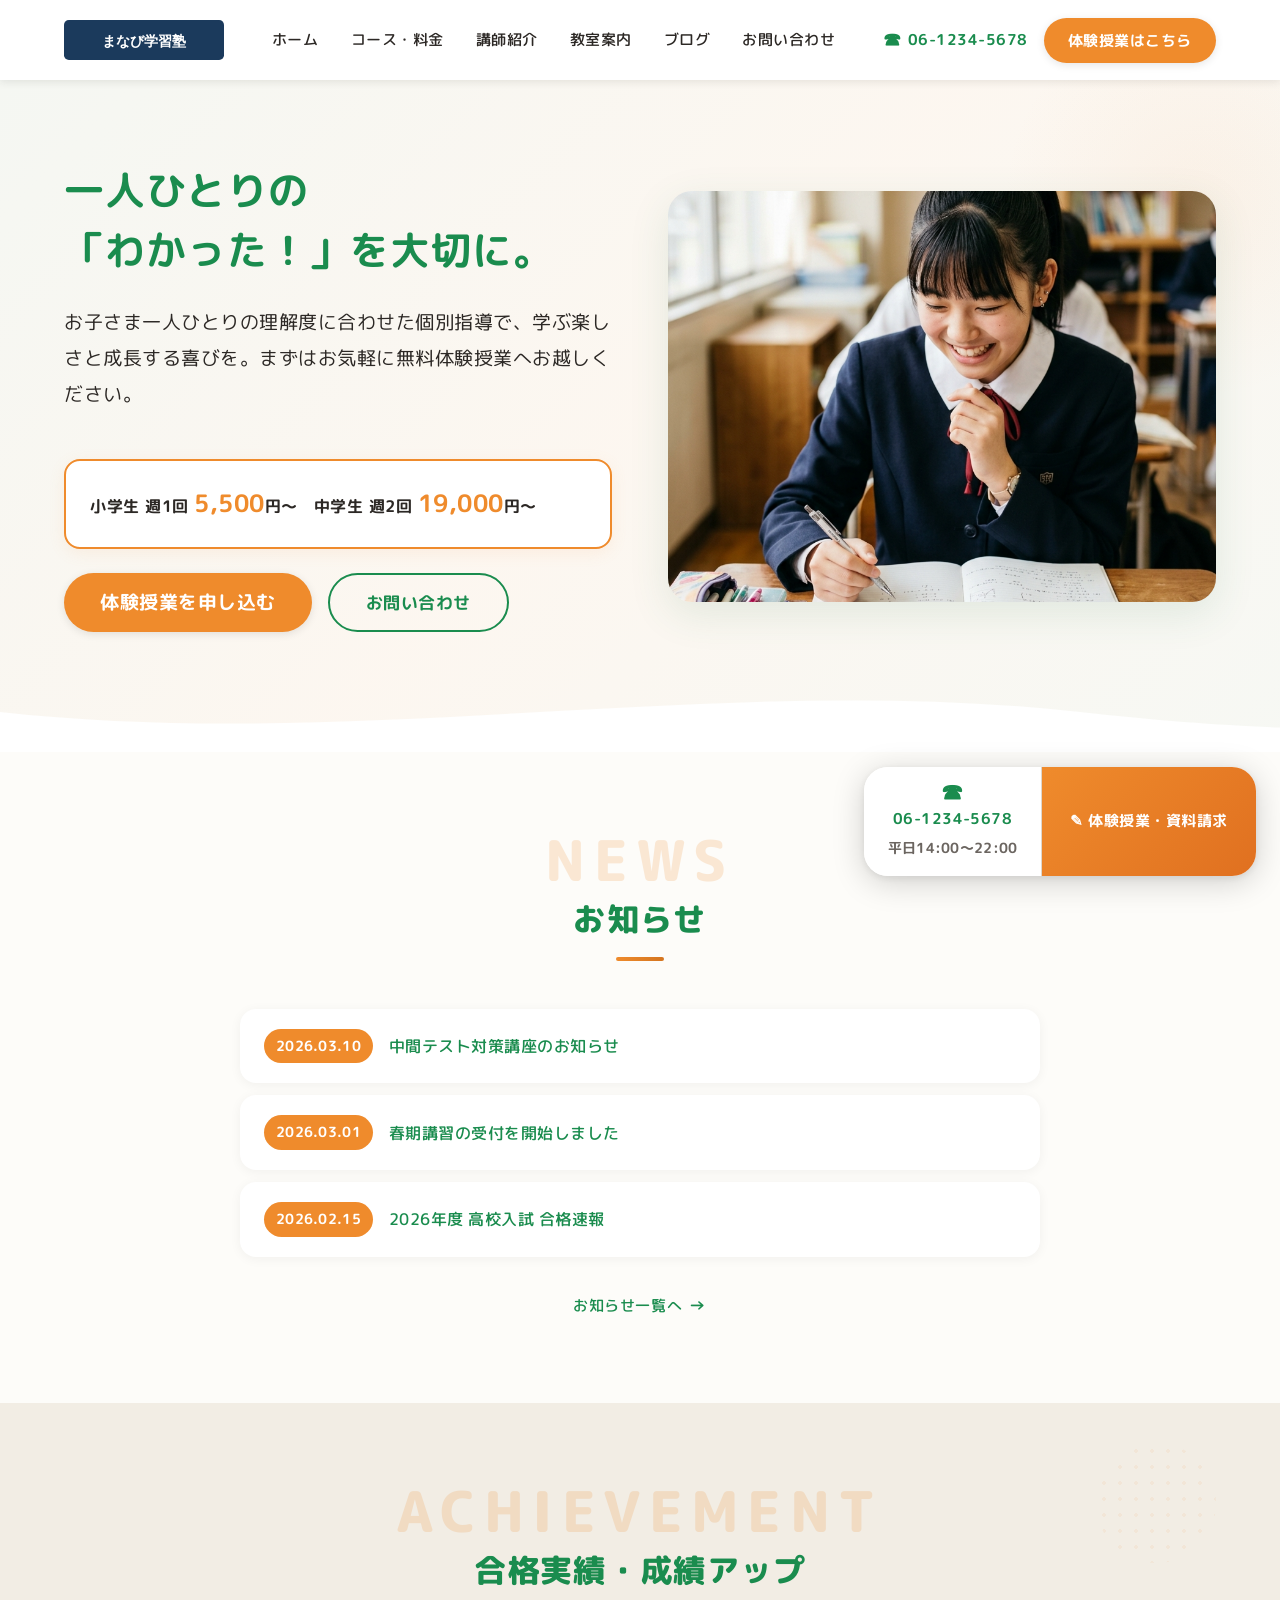
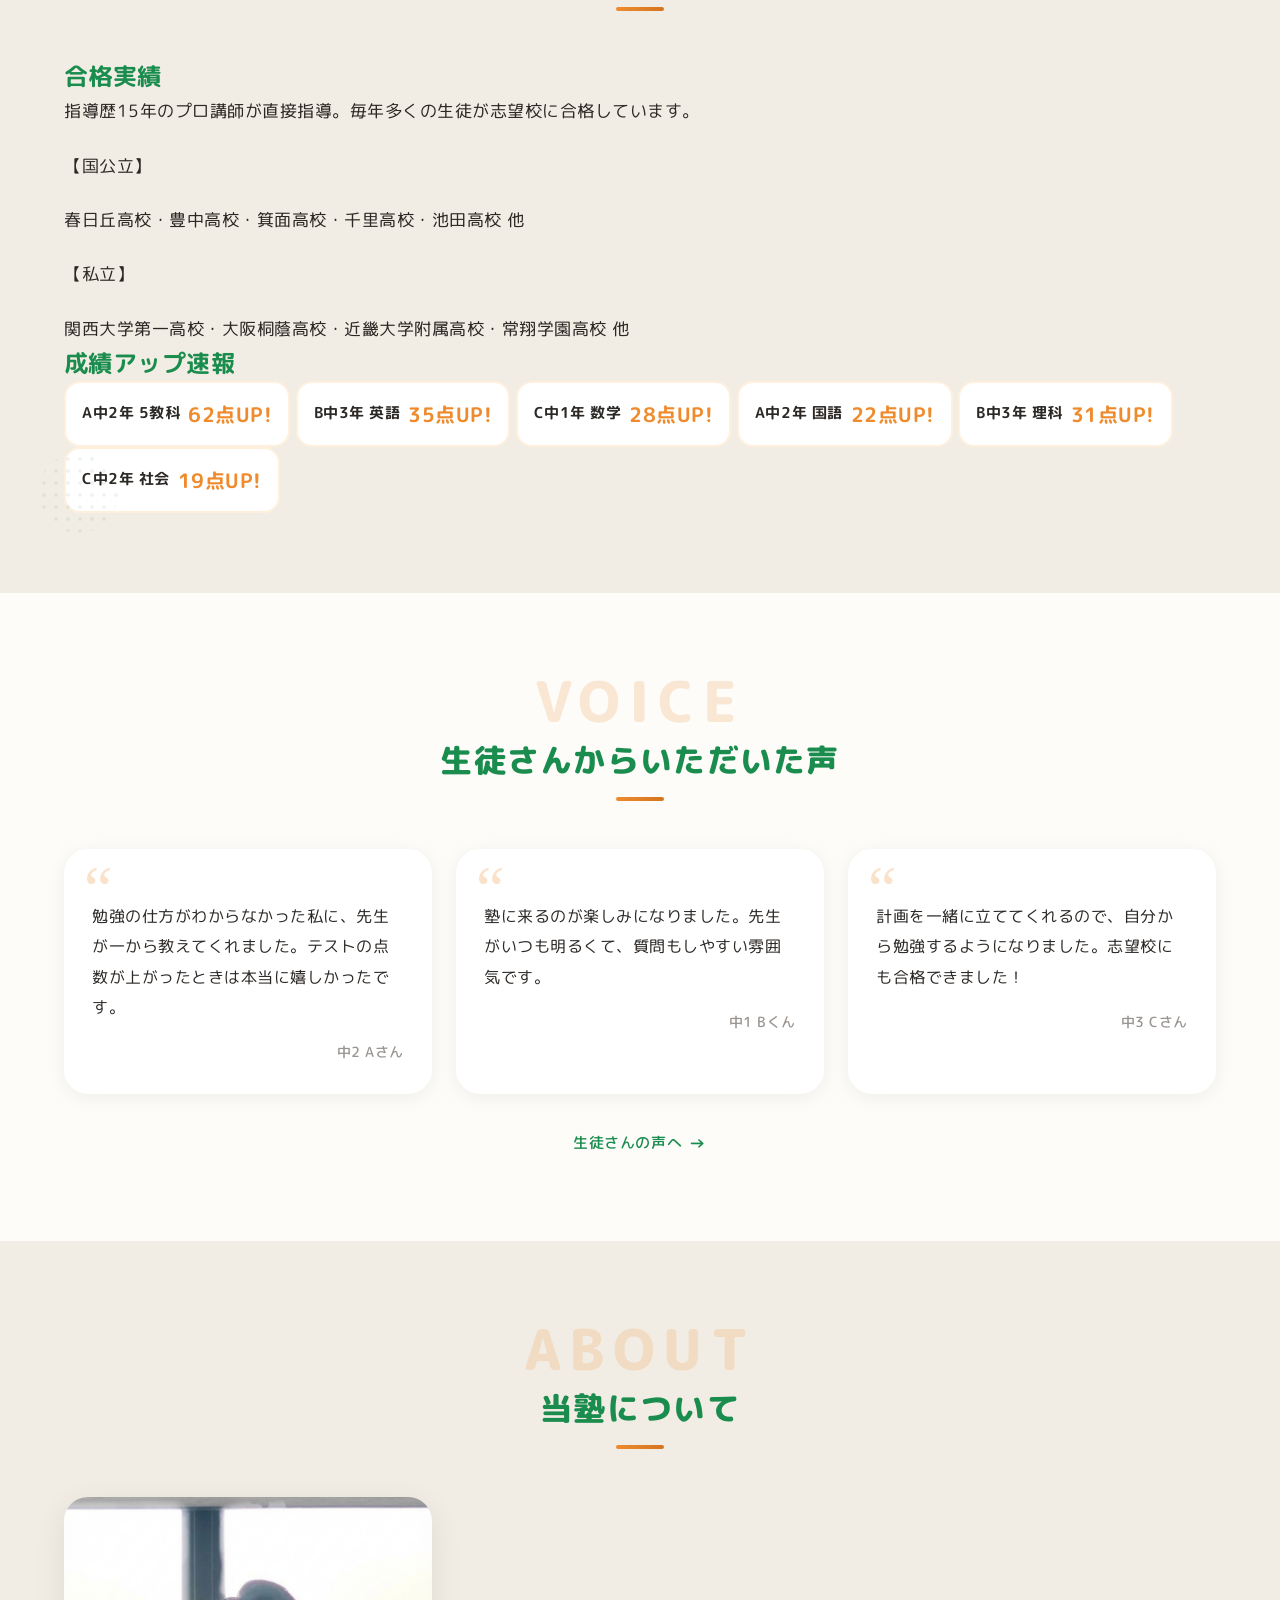
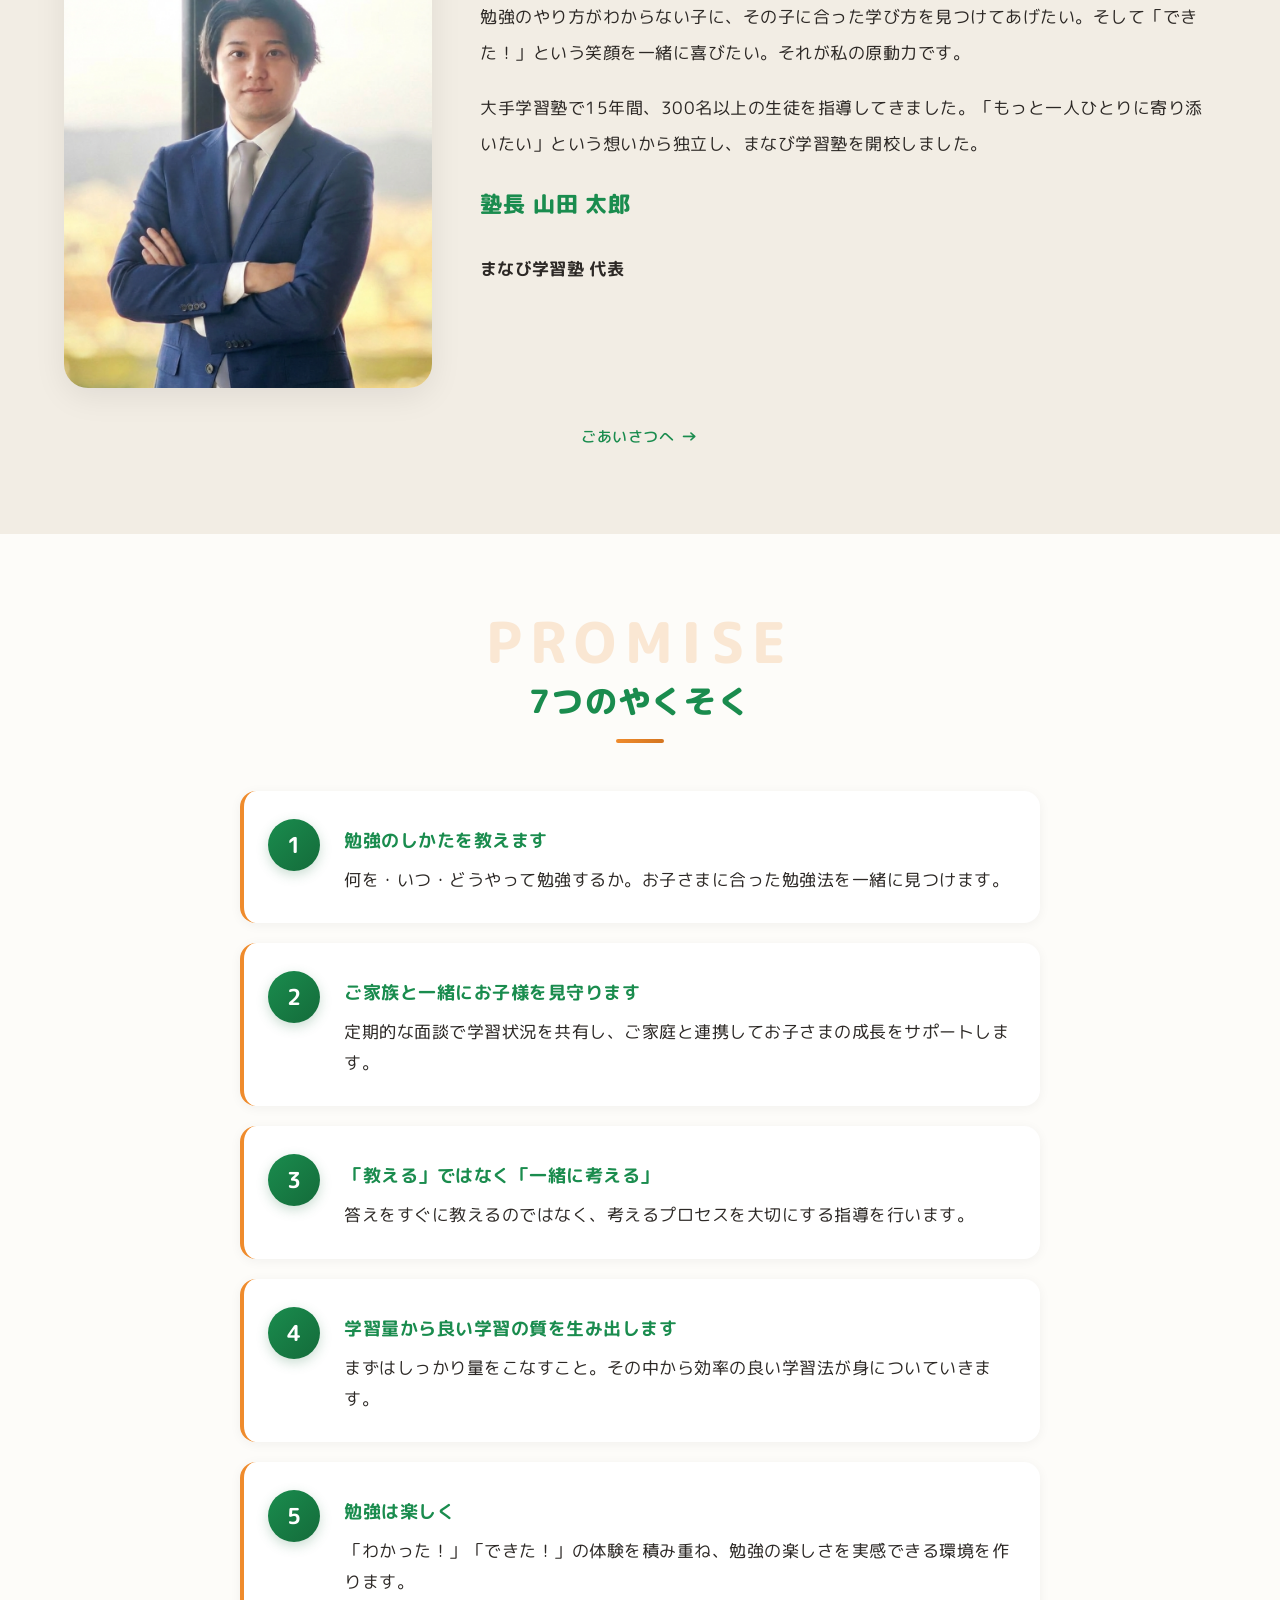
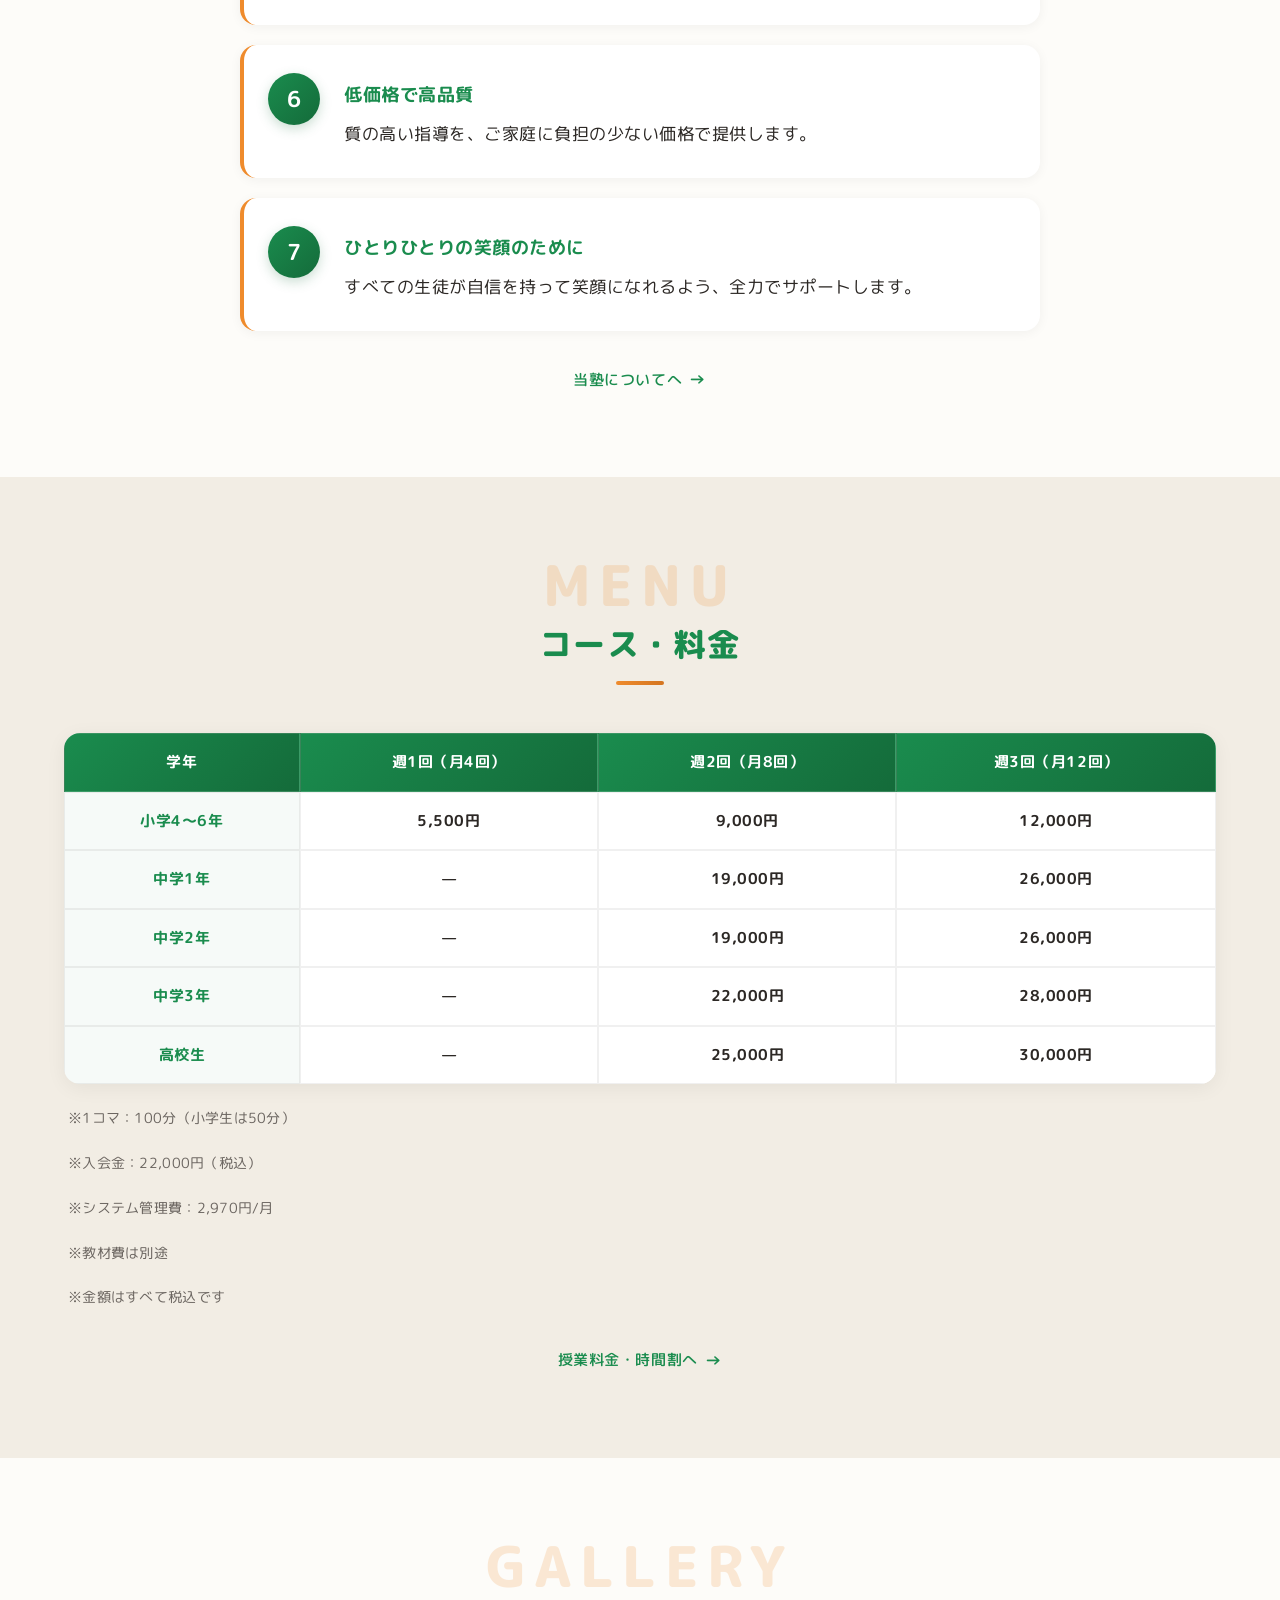
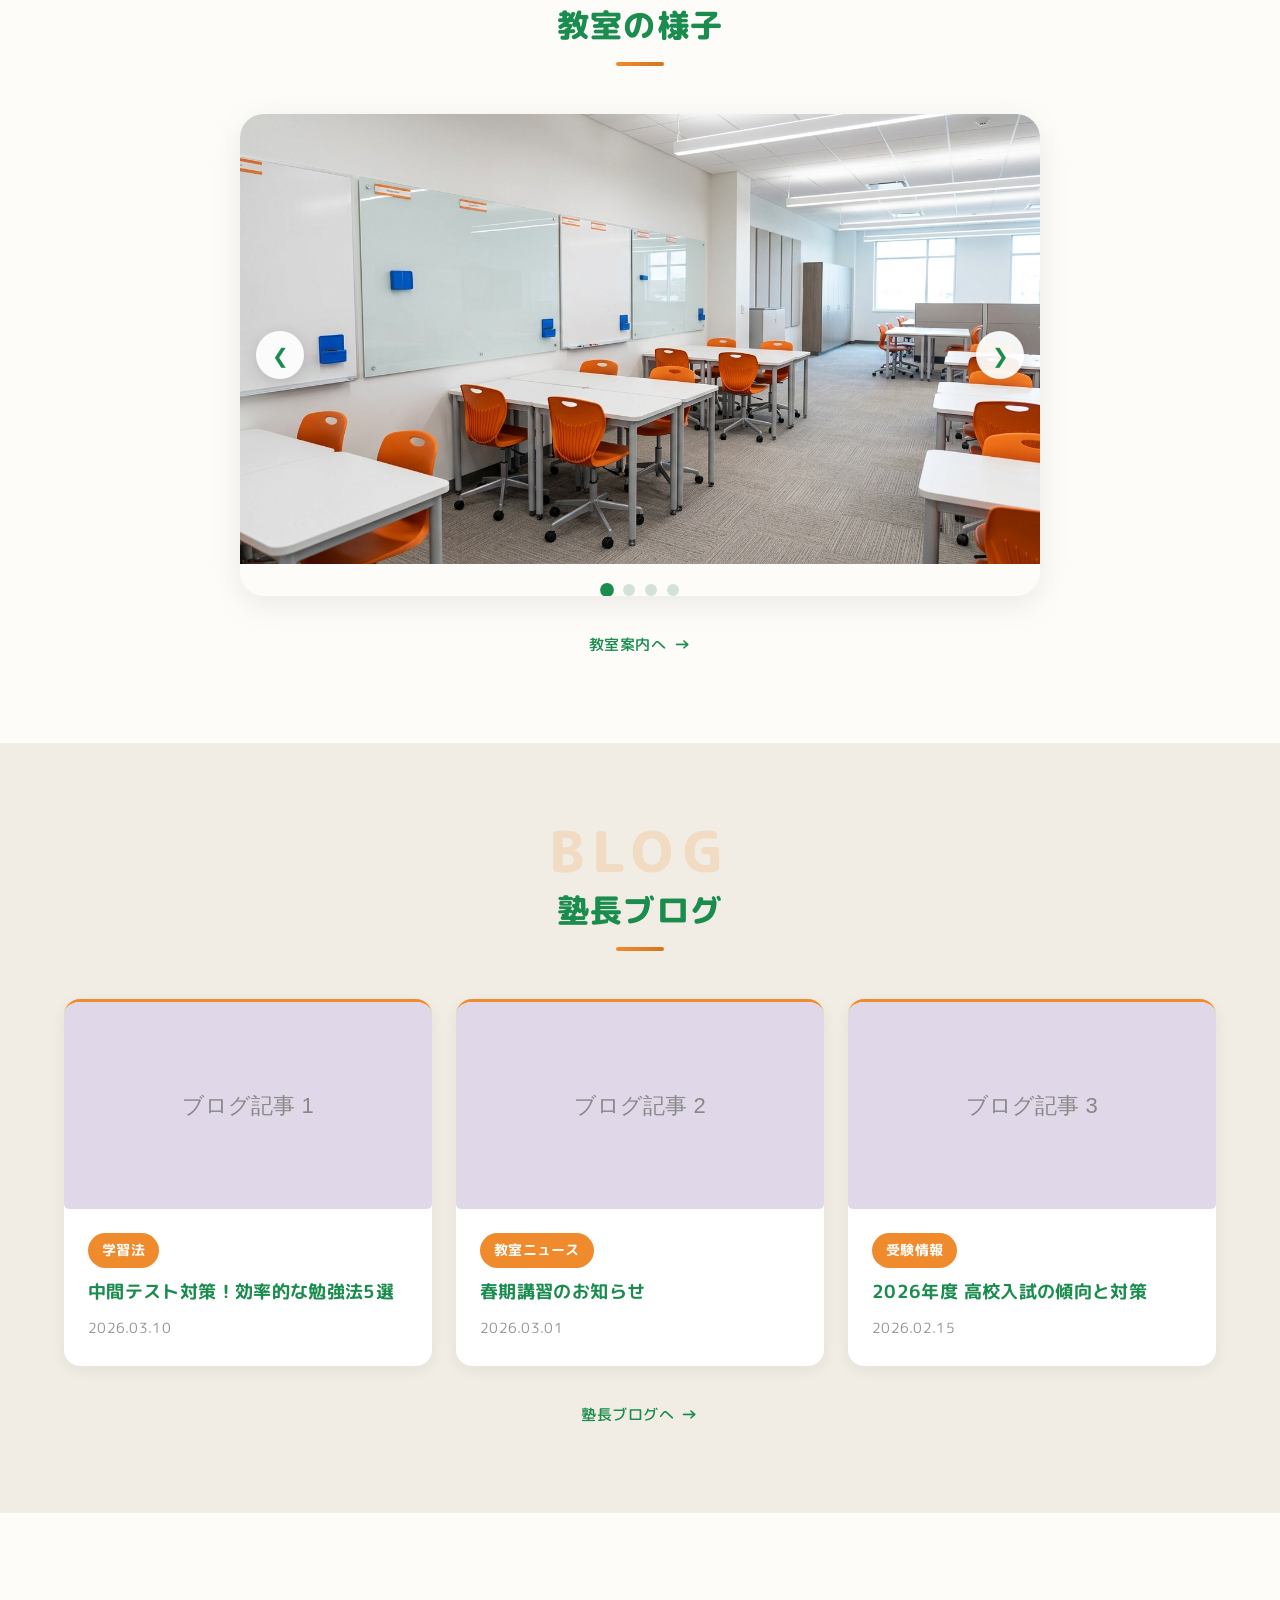
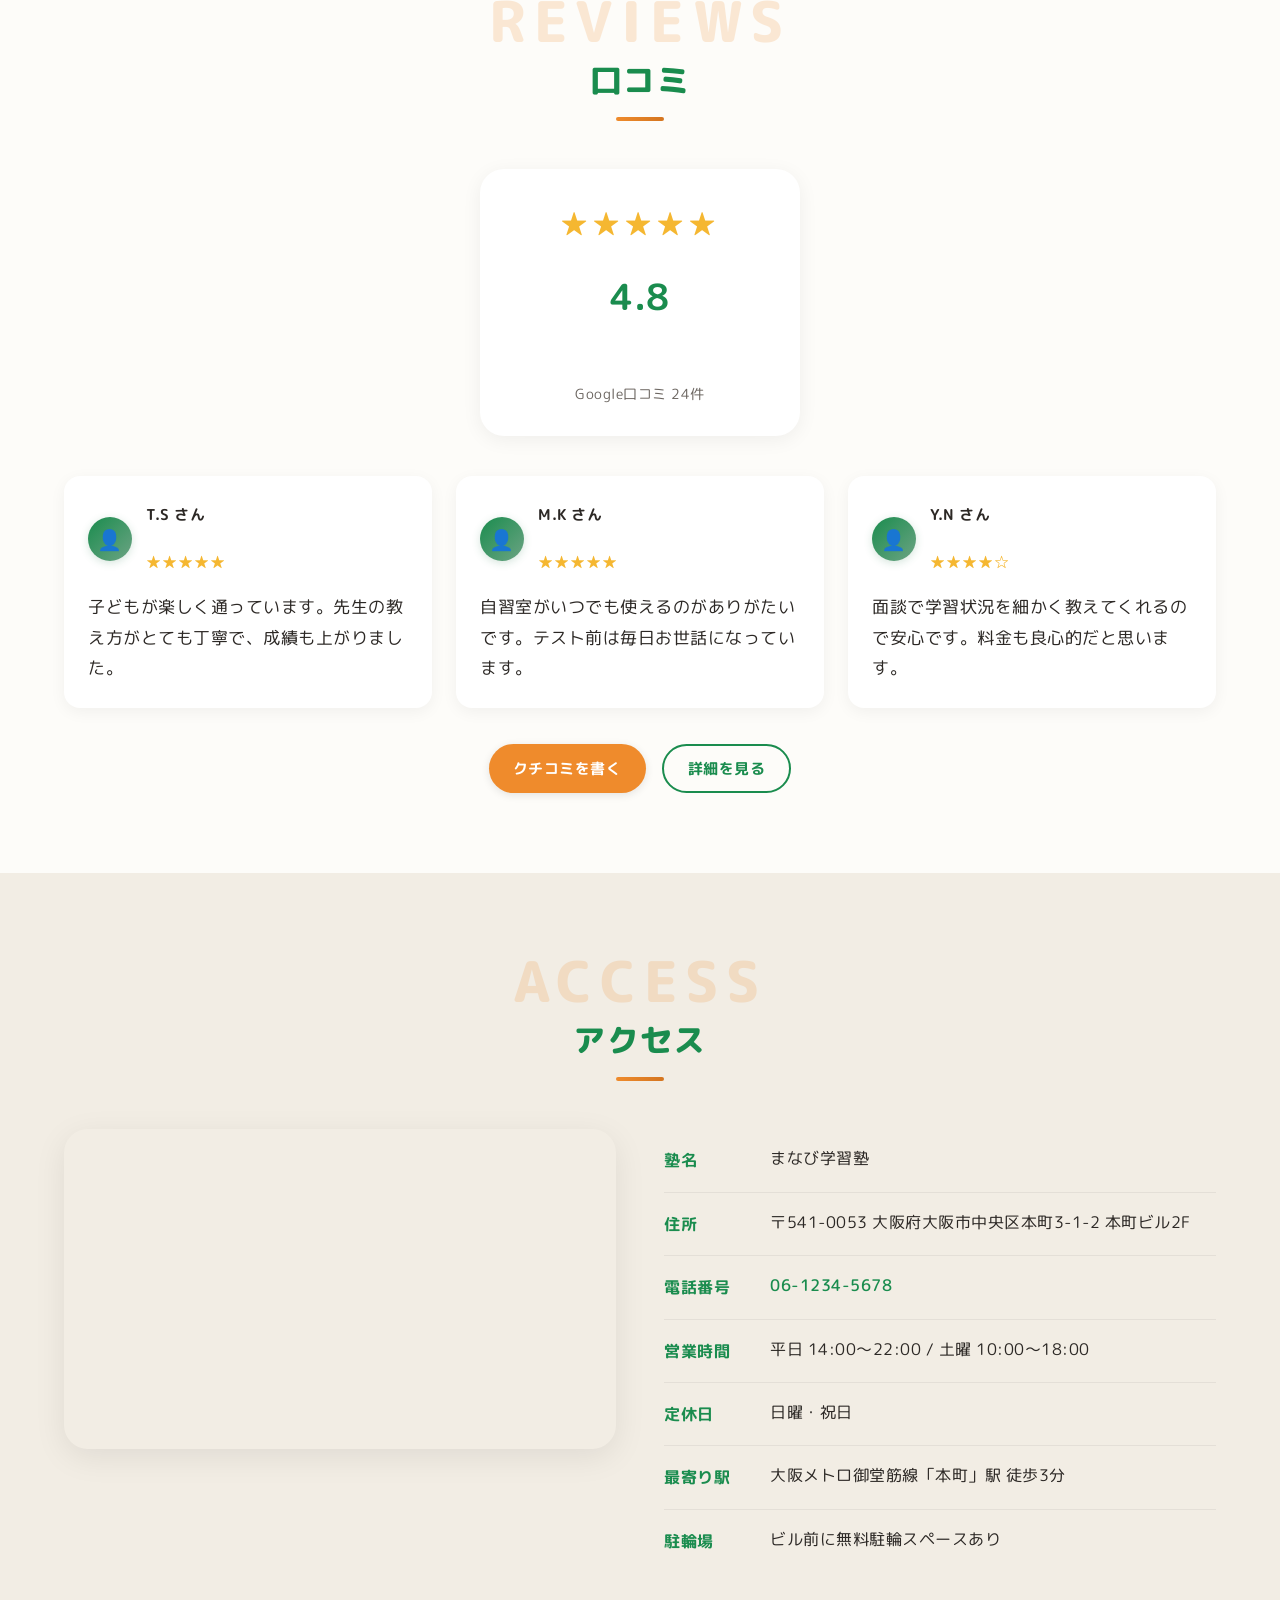
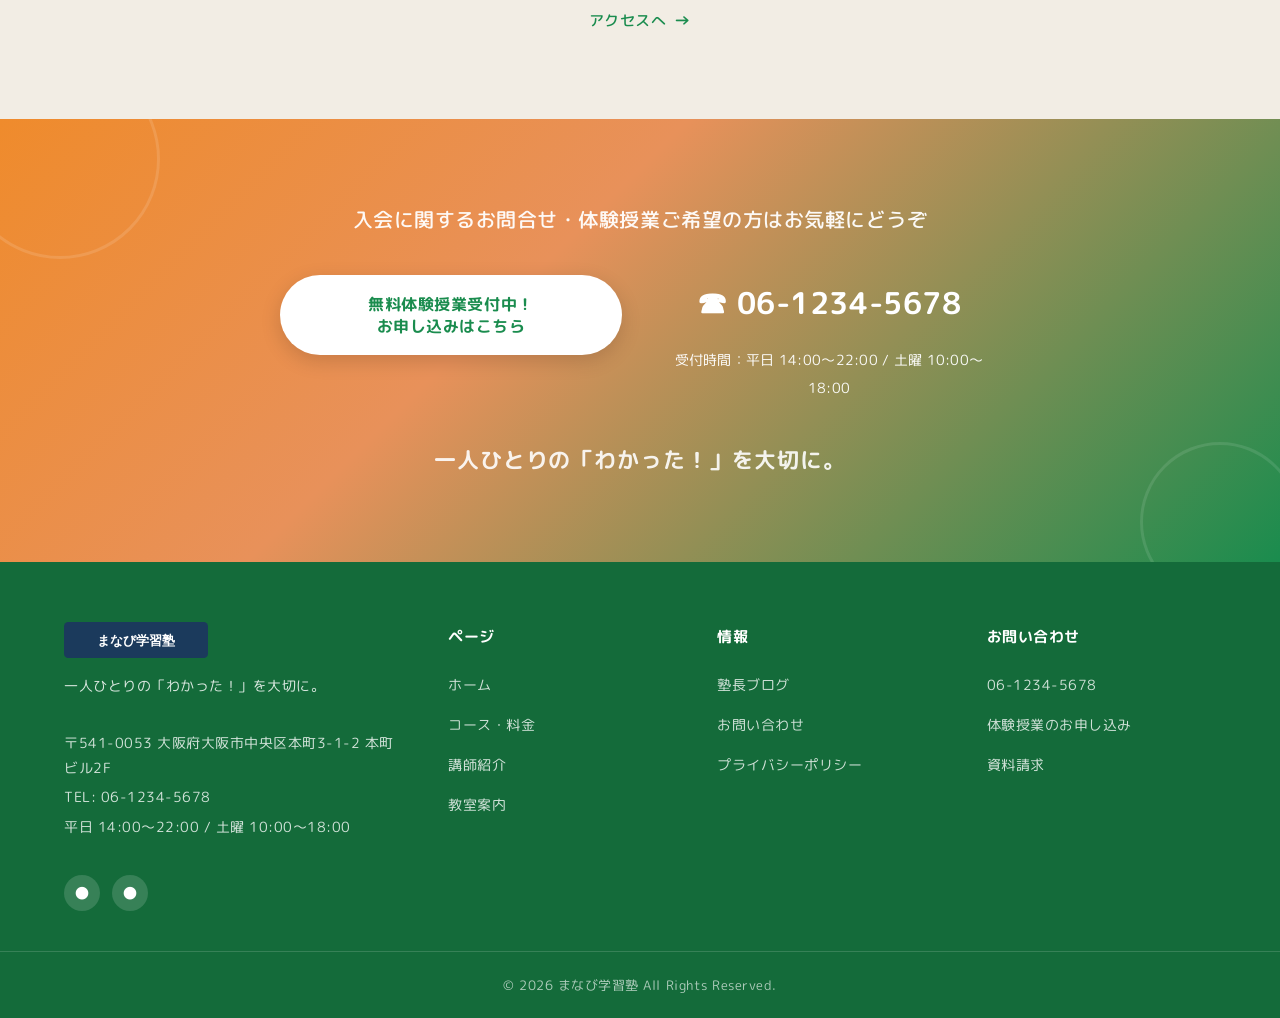
==== commit ea975235: "Admin: add price, results, scores panels" ====
--- a/index.html
+++ b/index.html
@@ -251,7 +251,7 @@
         <!-- ★差替え：塾長情報・メッセージ -->
         <div class="about__inner">
           <div class="about__photo">
-            <img src="images/teacher-01.svg" alt="塾長 山田太郎" width="400" height="533">
+            <img src="images/teacher-01.jpg" alt="塾長 山田太郎" width="400" height="533">
           </div>
           <div class="about__body">
             <p class="about__message">勉強のやり方がわからない子に、その子に合った学び方を見つけてあげたい。そして「できた！」という笑顔を一緒に喜びたい。それが私の原動力です。</p>
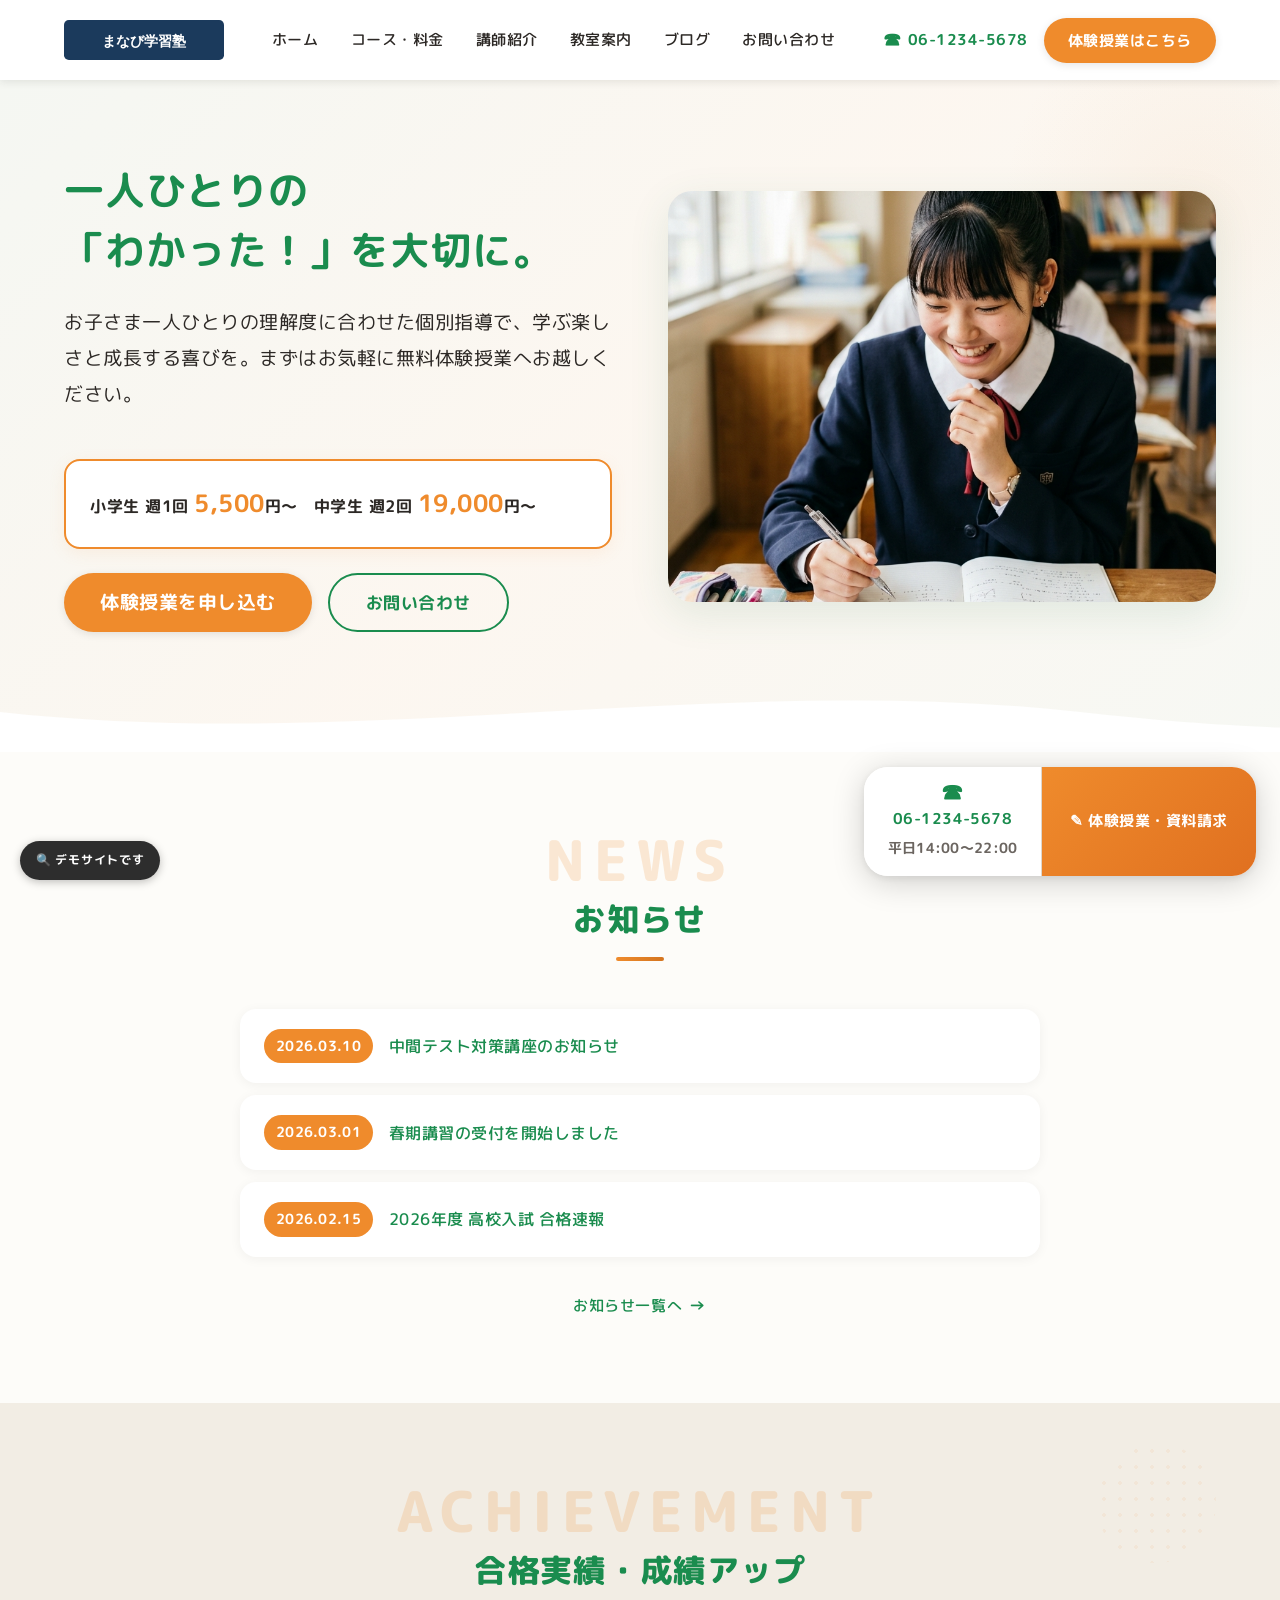
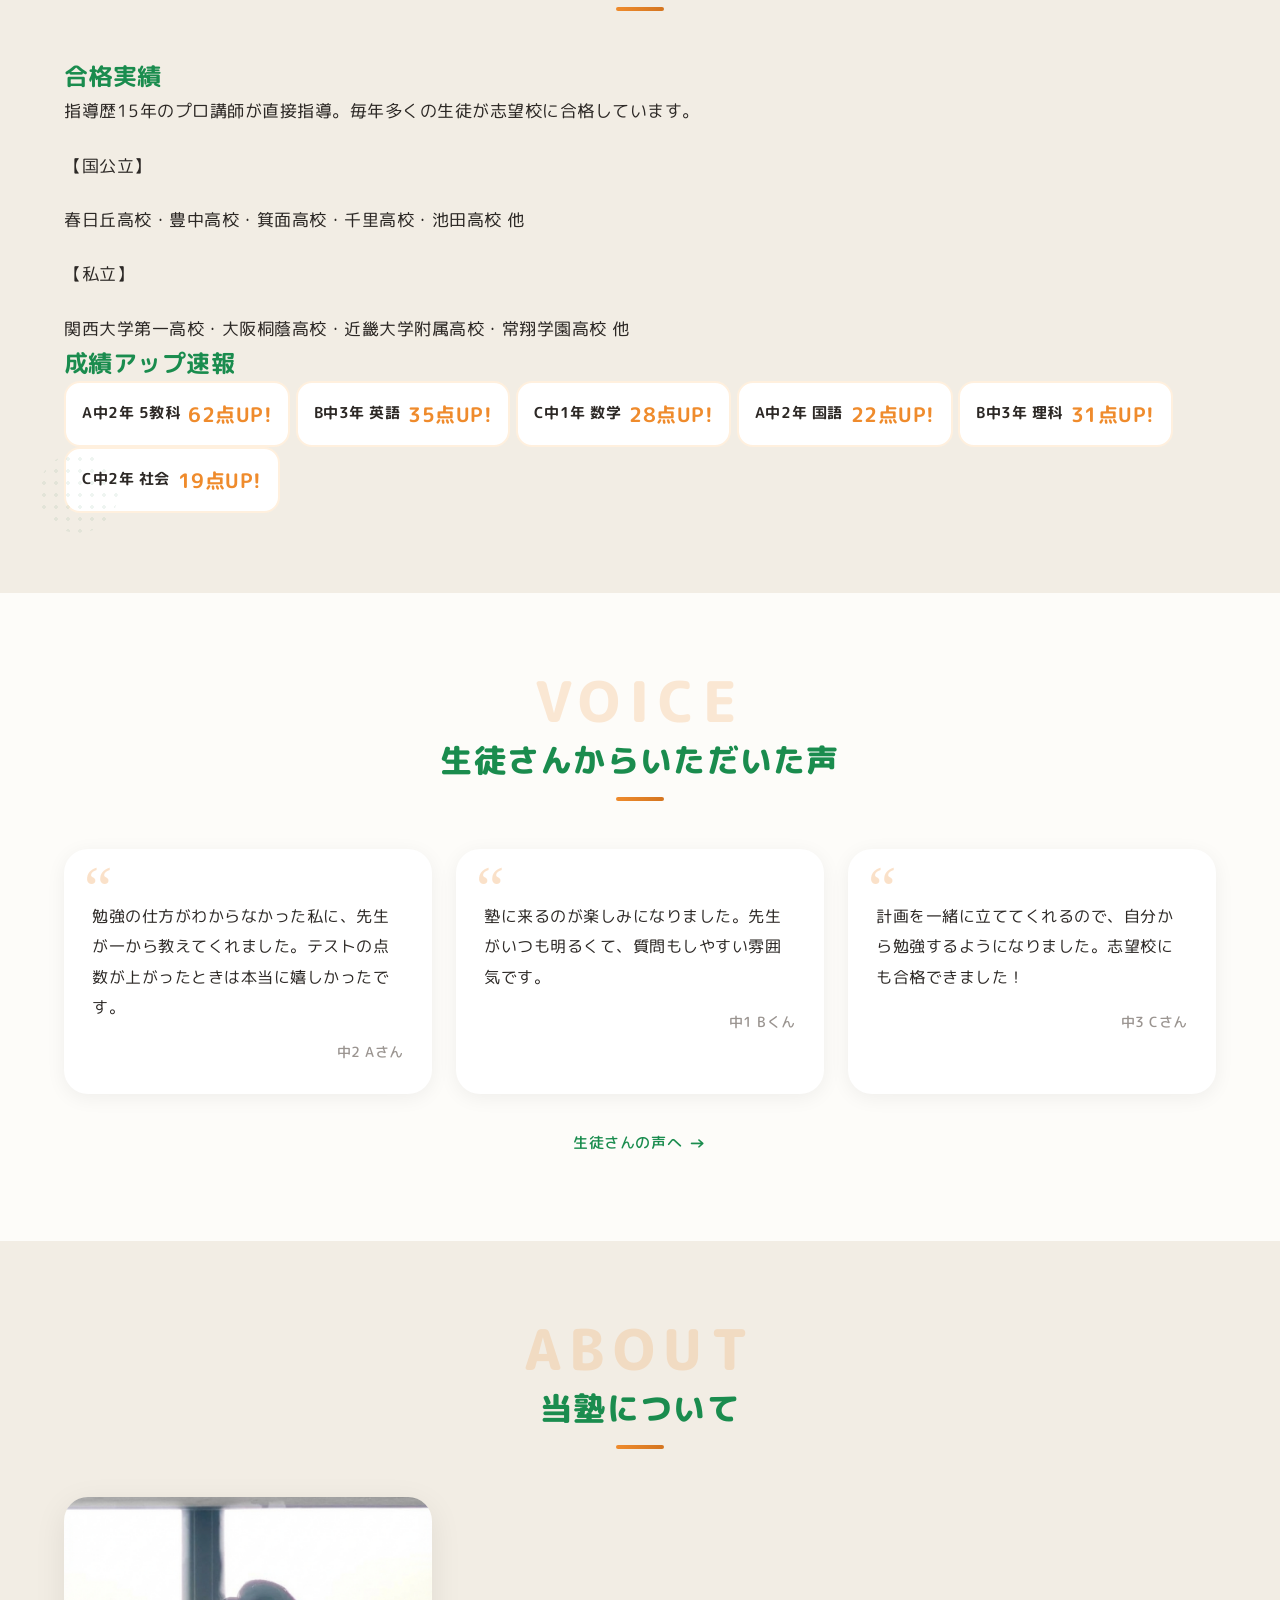
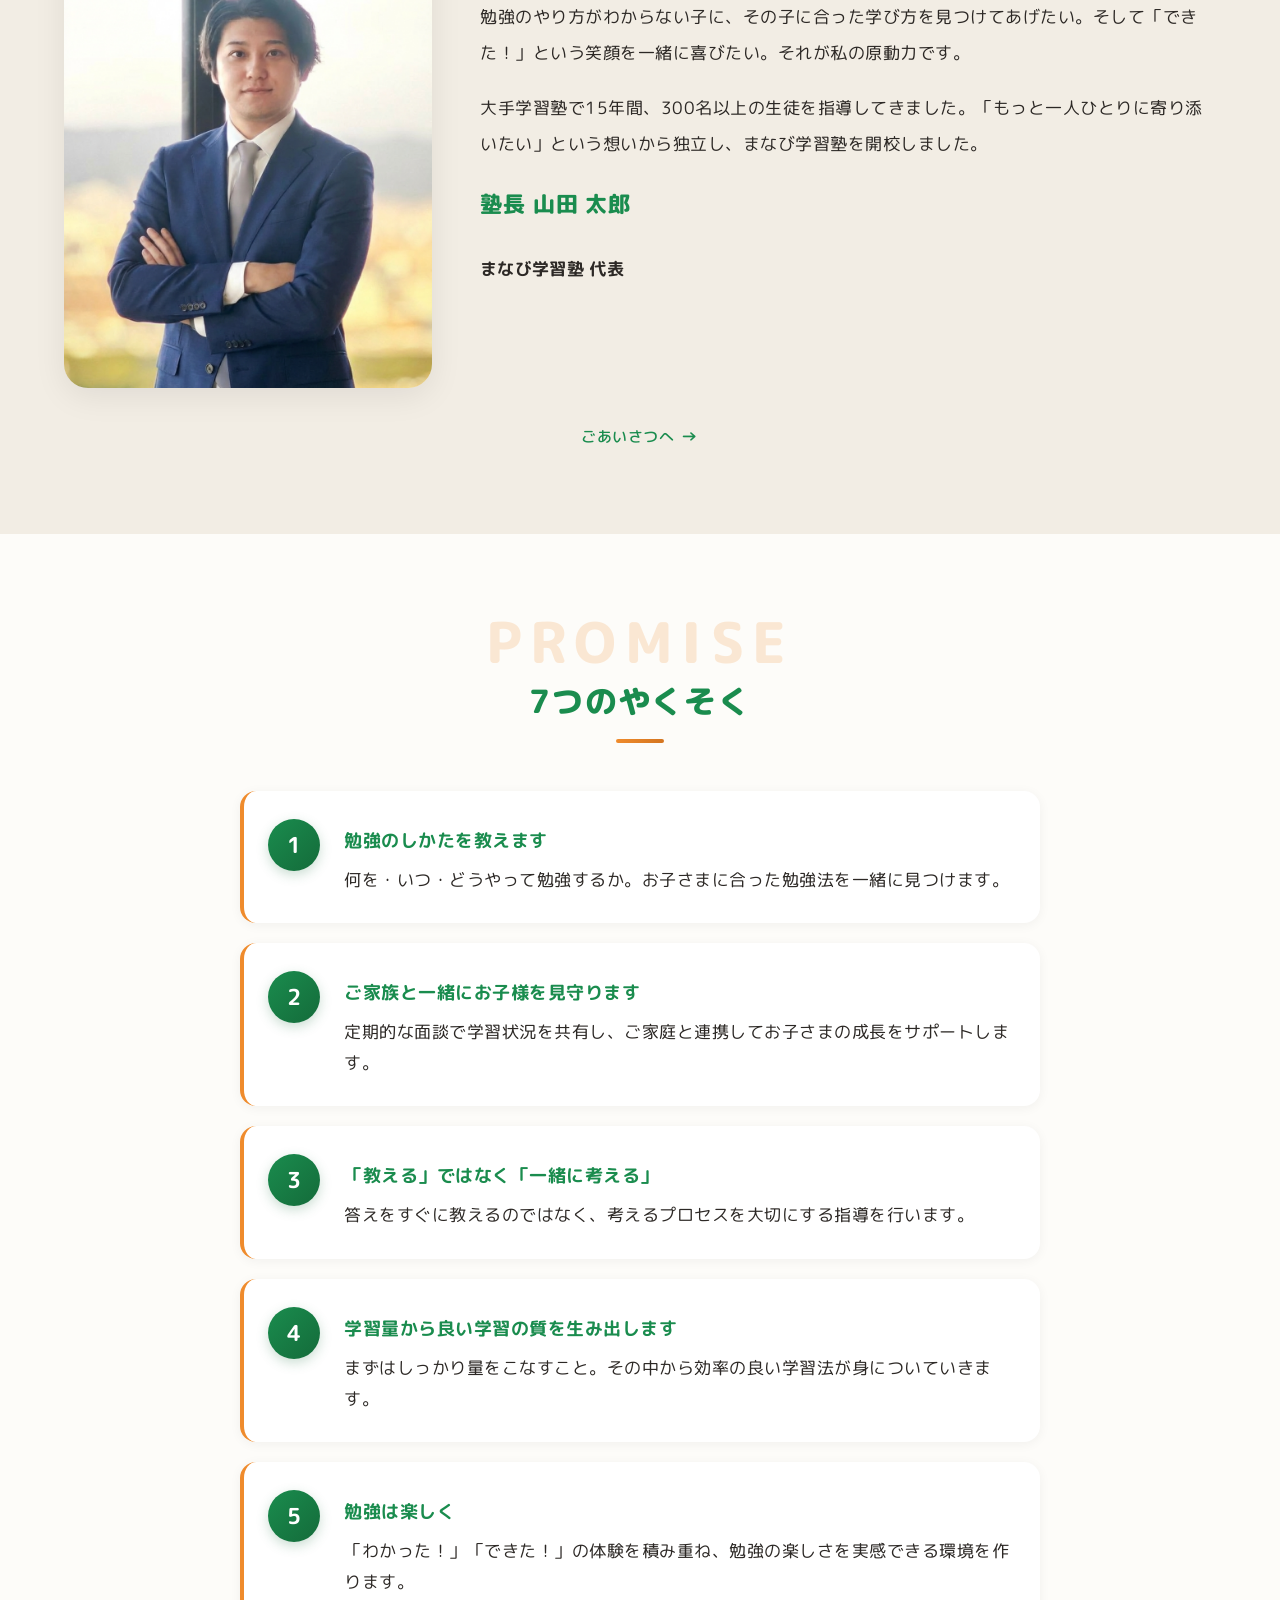
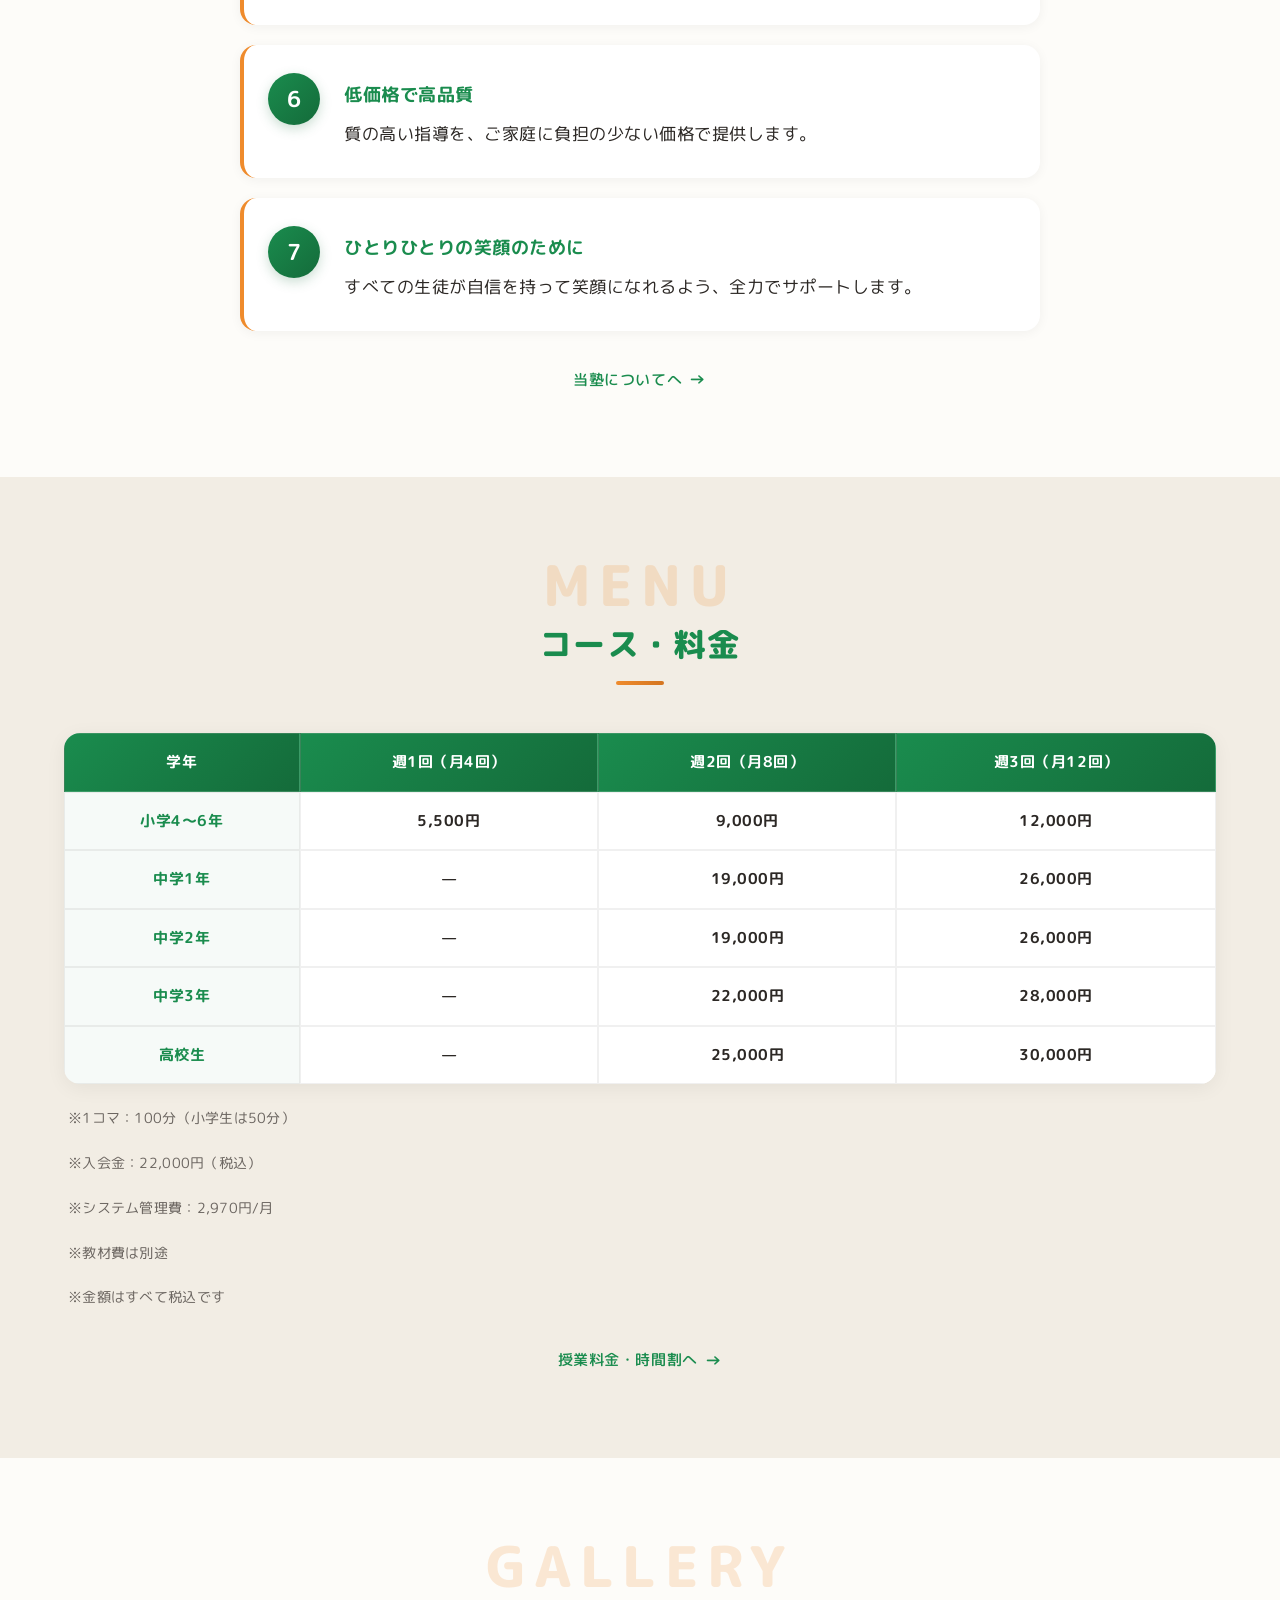
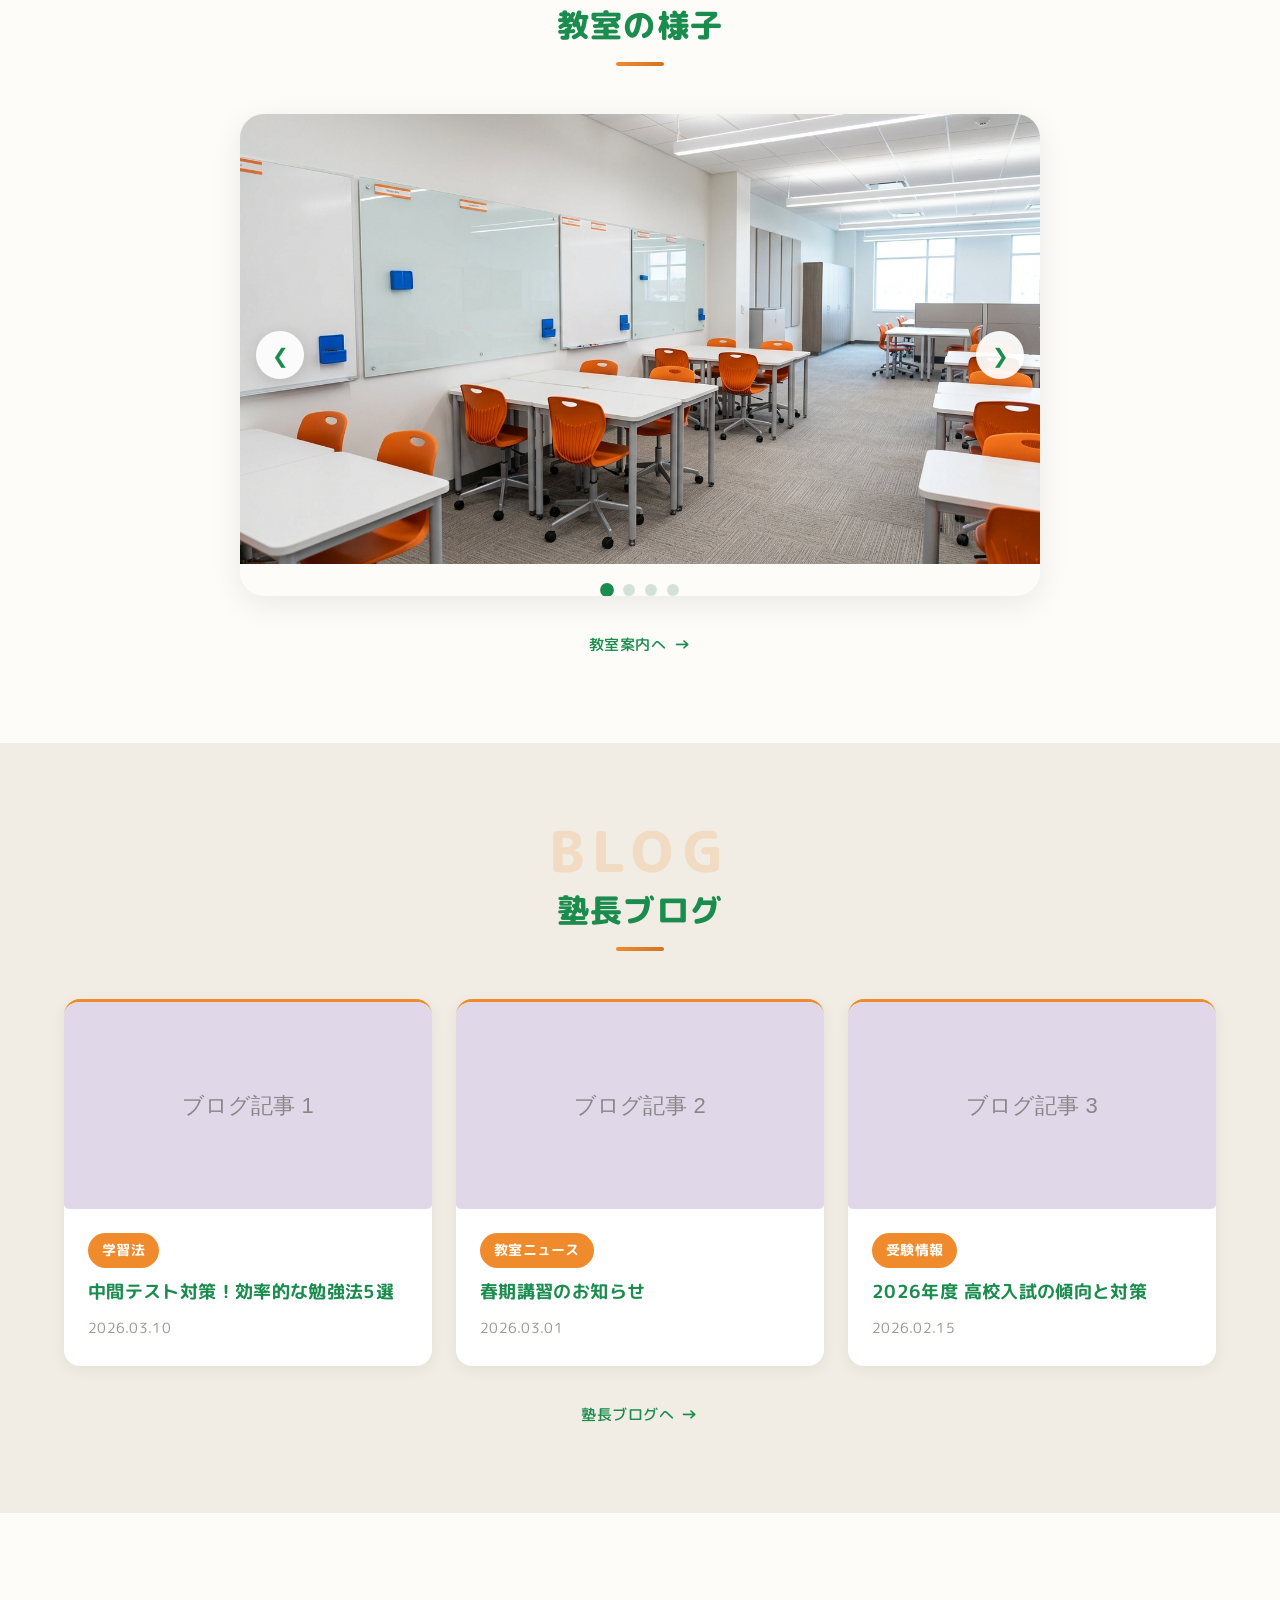
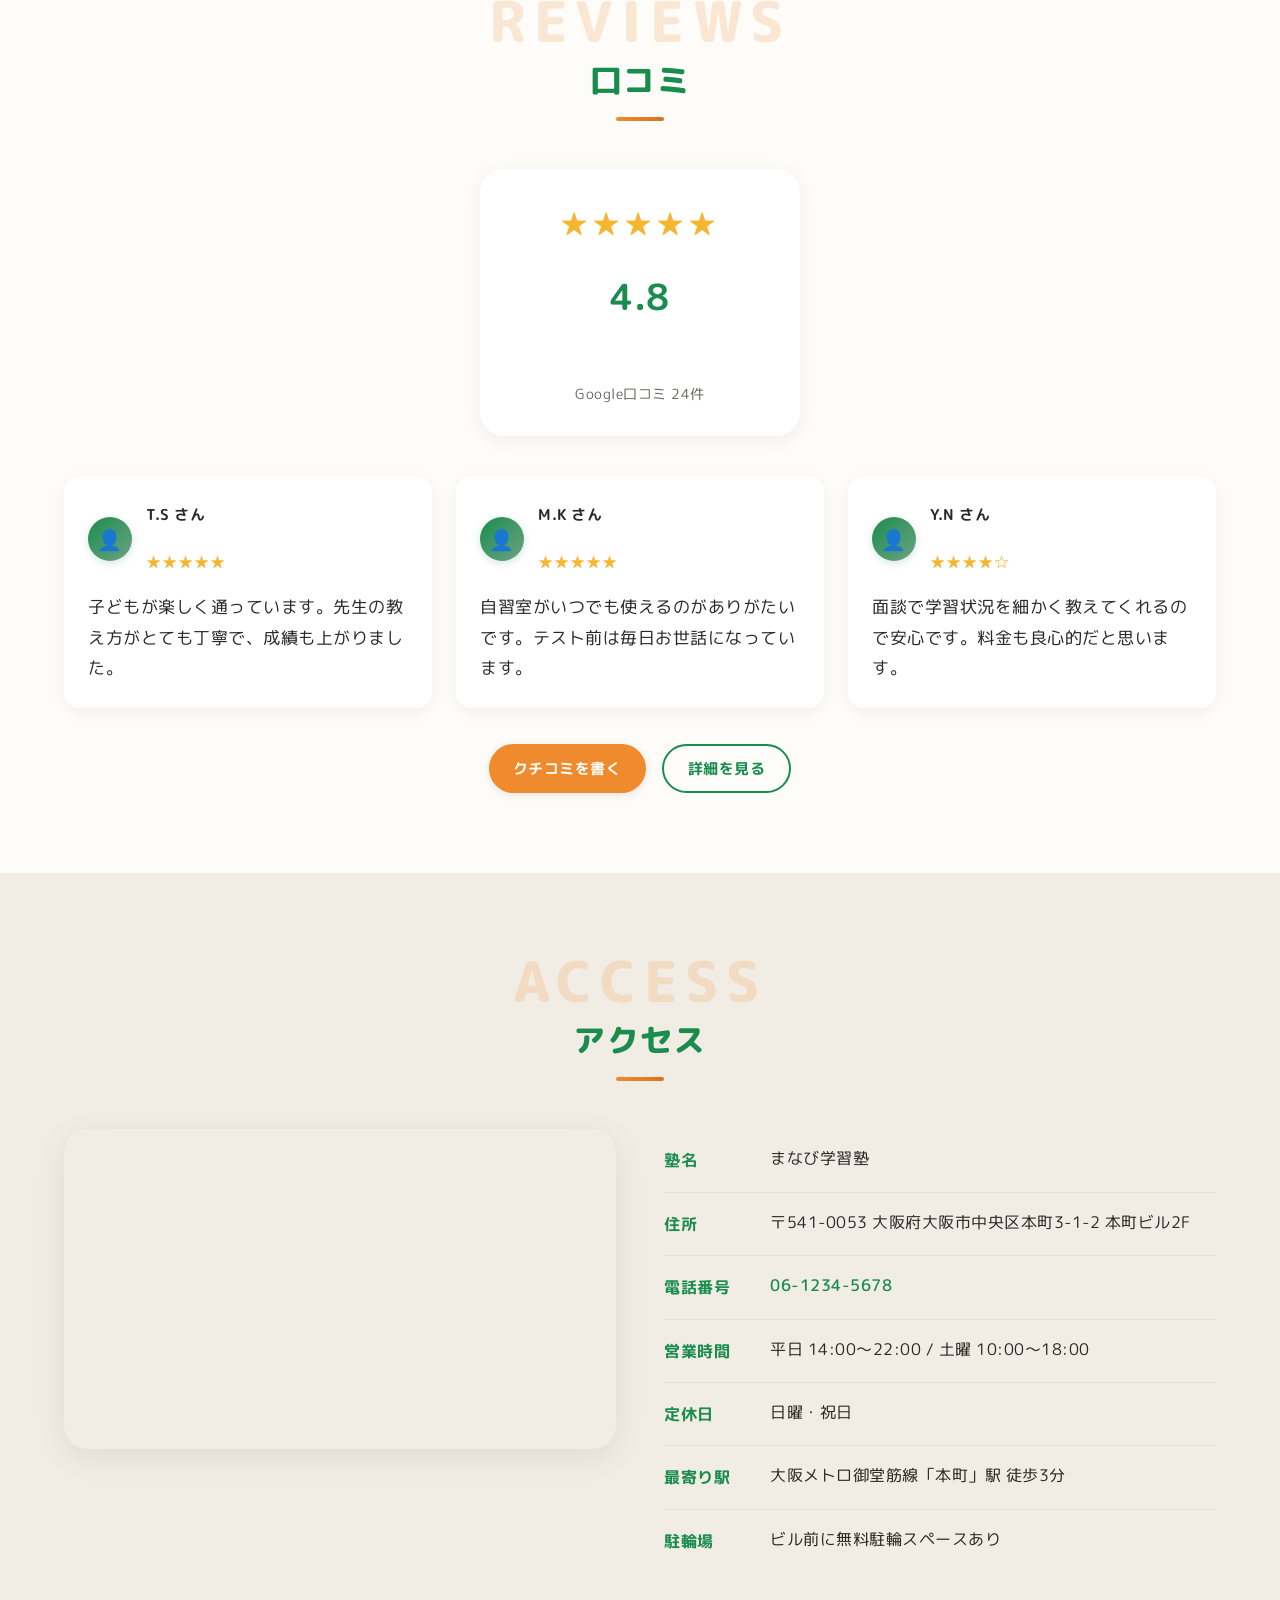
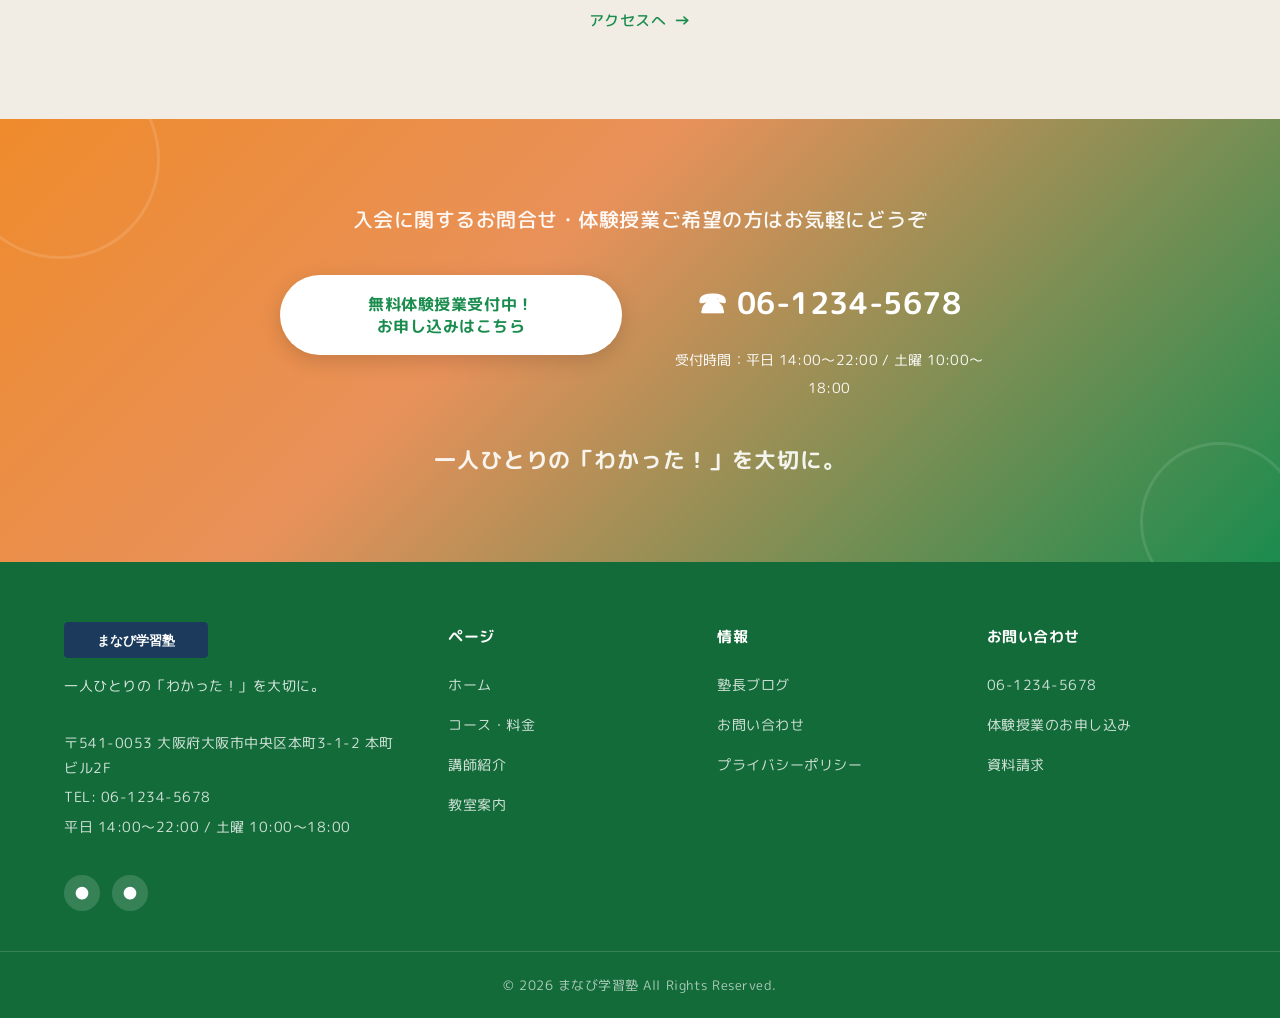
==== commit 7b021dbd: "全ページに「デモサイトです」バッジを追加（左下固定） Co-Authored-By: Claude Opus 4.7 <noreply@anthropic.com>" ====
--- a/index.html
+++ b/index.html
@@ -693,5 +693,27 @@
       });
     }
   </script>
+
+<!-- デモバッジ（左下固定） -->
+<div class="demo-site-badge">🔍 デモサイトです</div>
+<style>
+  .demo-site-badge {
+    position: fixed;
+    bottom: 20px;
+    left: 20px;
+    background: rgba(17,17,17,0.88);
+    color: #fff;
+    font-size: 0.75rem;
+    font-weight: 700;
+    padding: 8px 16px;
+    border-radius: 100px;
+    z-index: 99999;
+    letter-spacing: 0.06em;
+    pointer-events: none;
+    box-shadow: 0 2px 8px rgba(0,0,0,0.25);
+    backdrop-filter: blur(4px);
+    -webkit-backdrop-filter: blur(4px);
+  }
+</style>
 </body>
 </html>
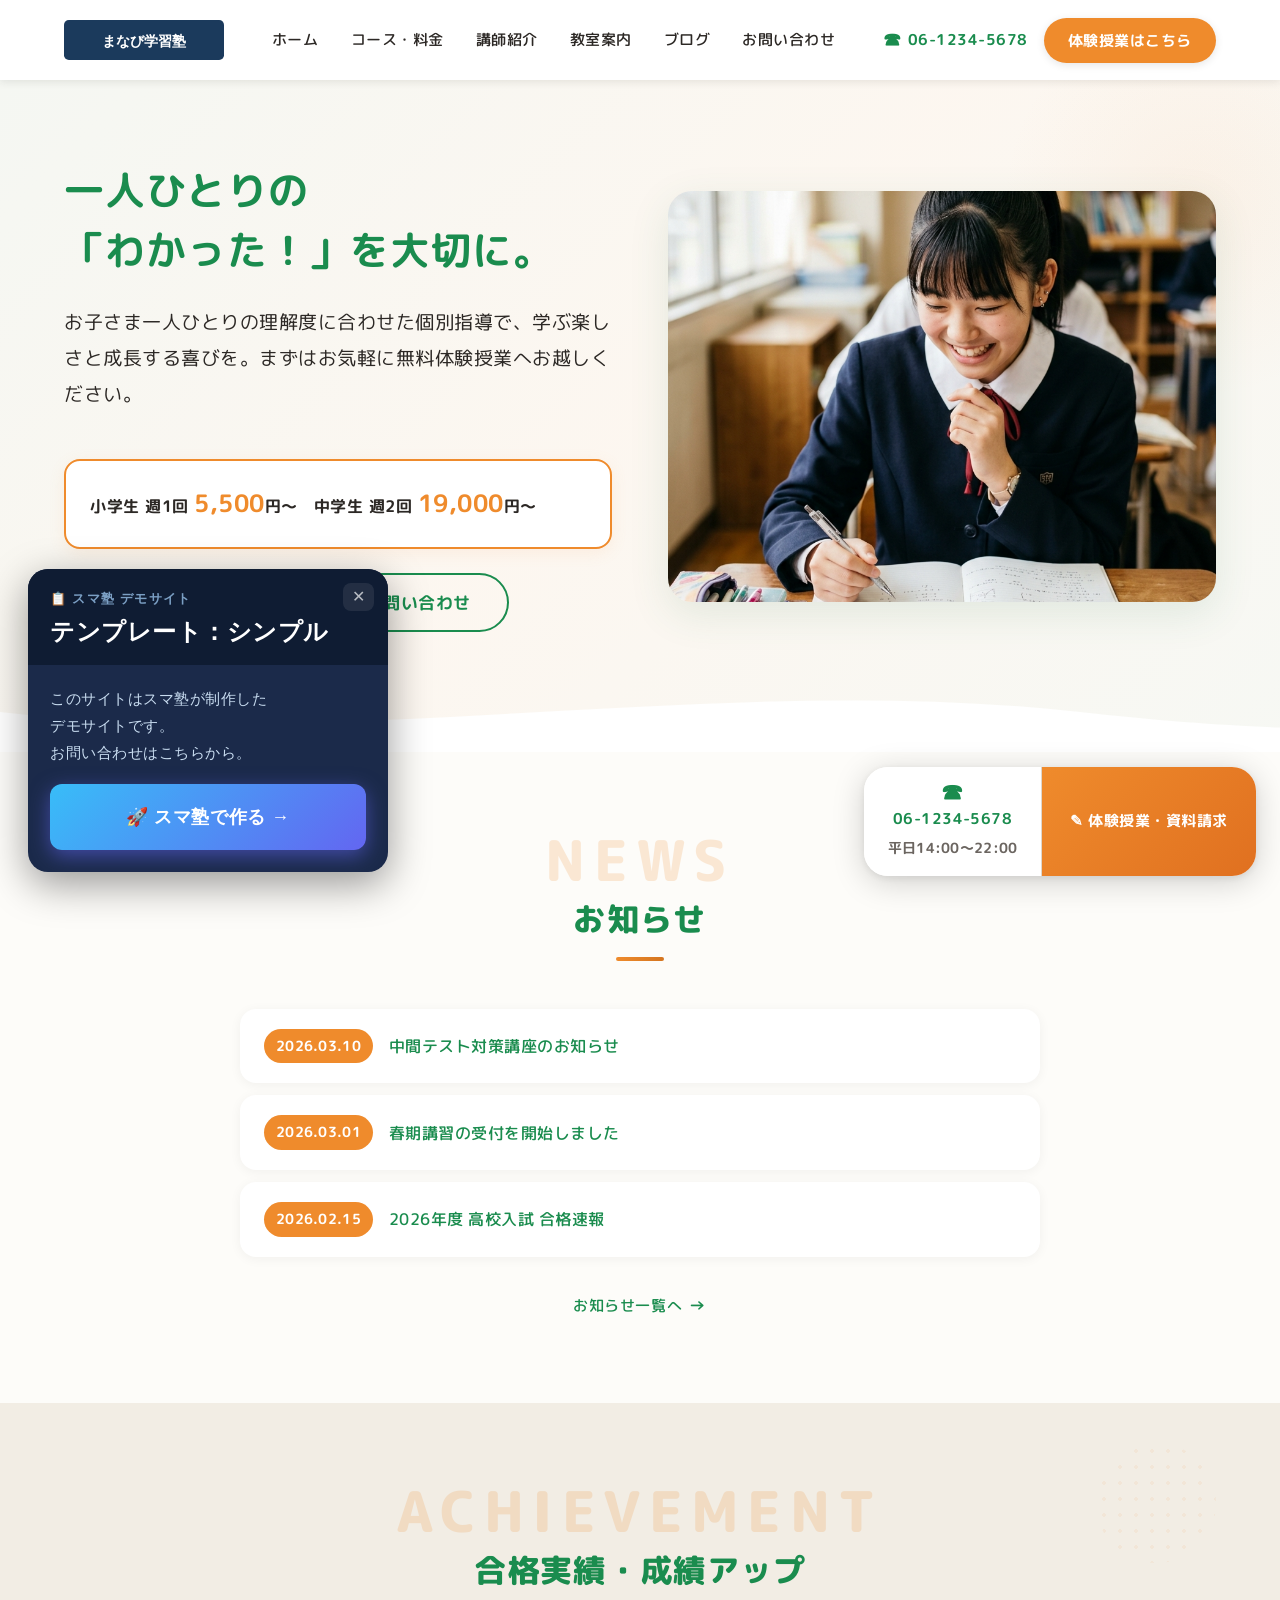
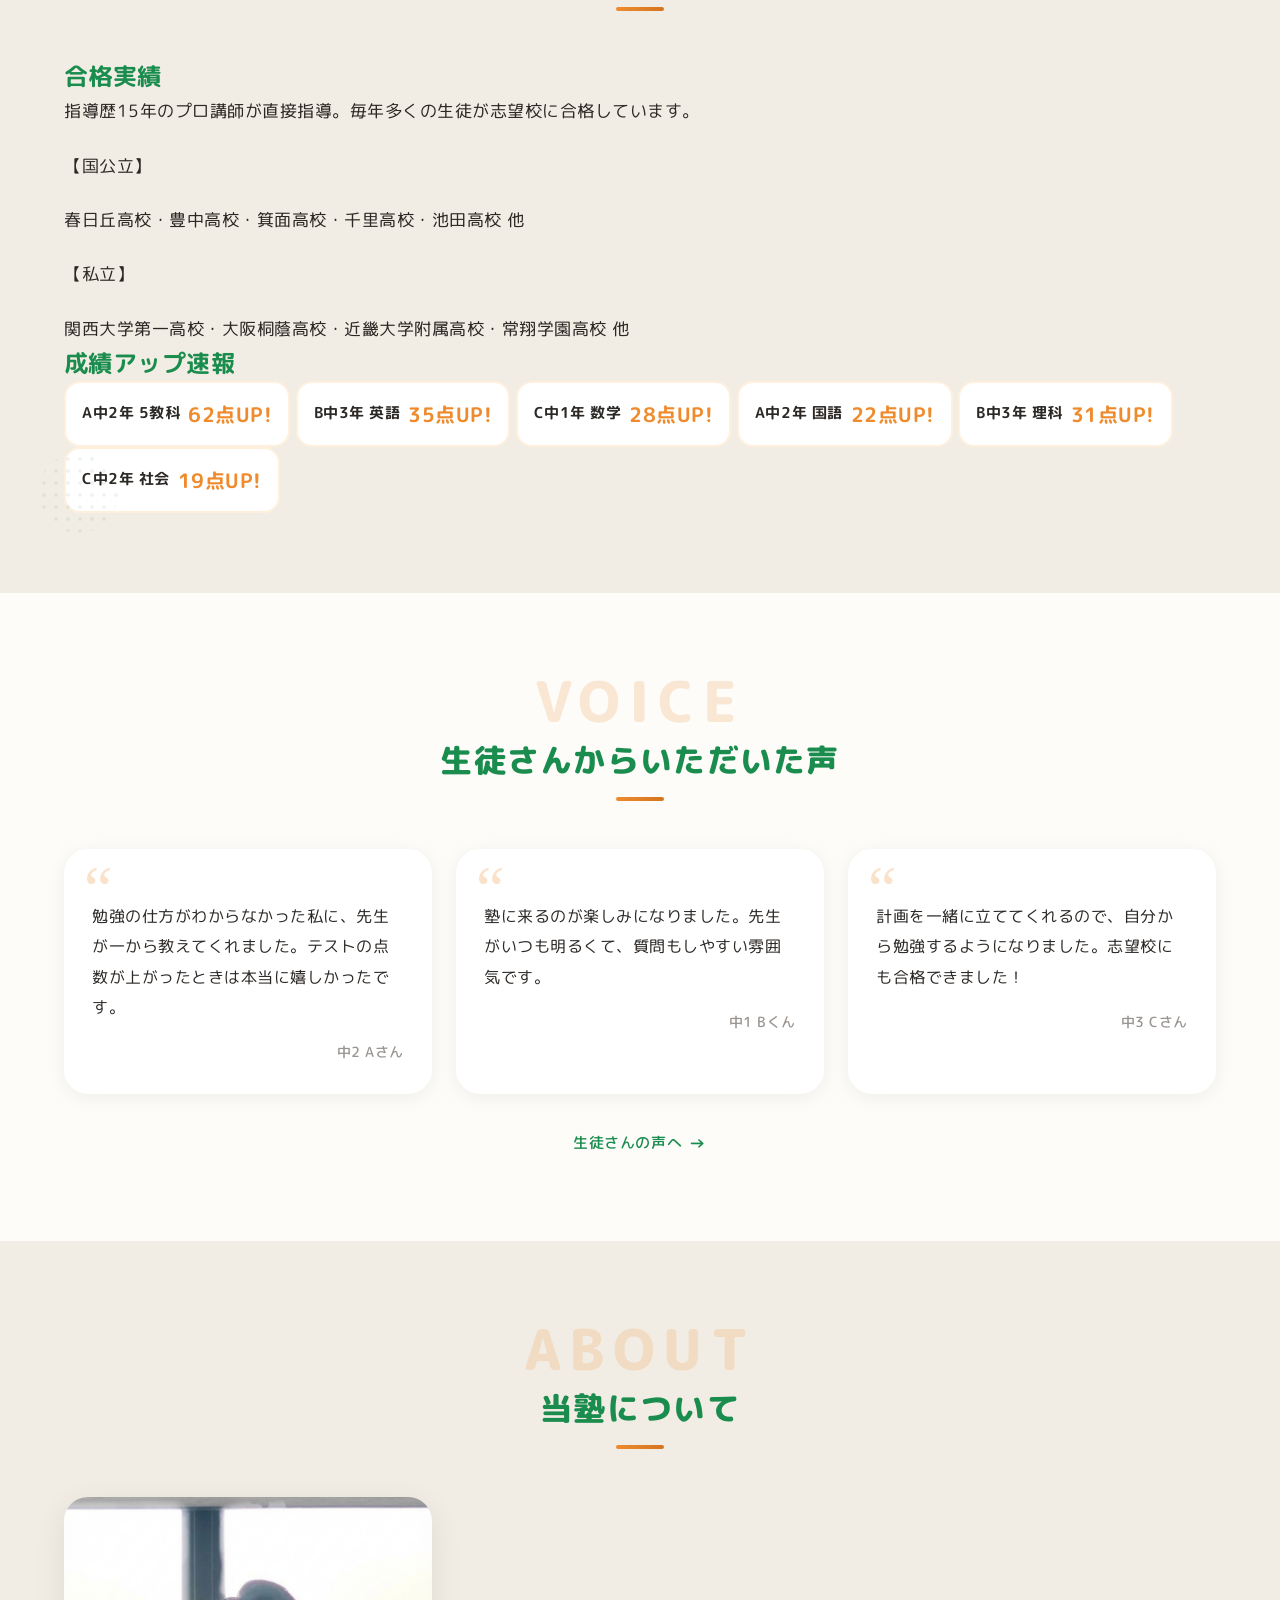
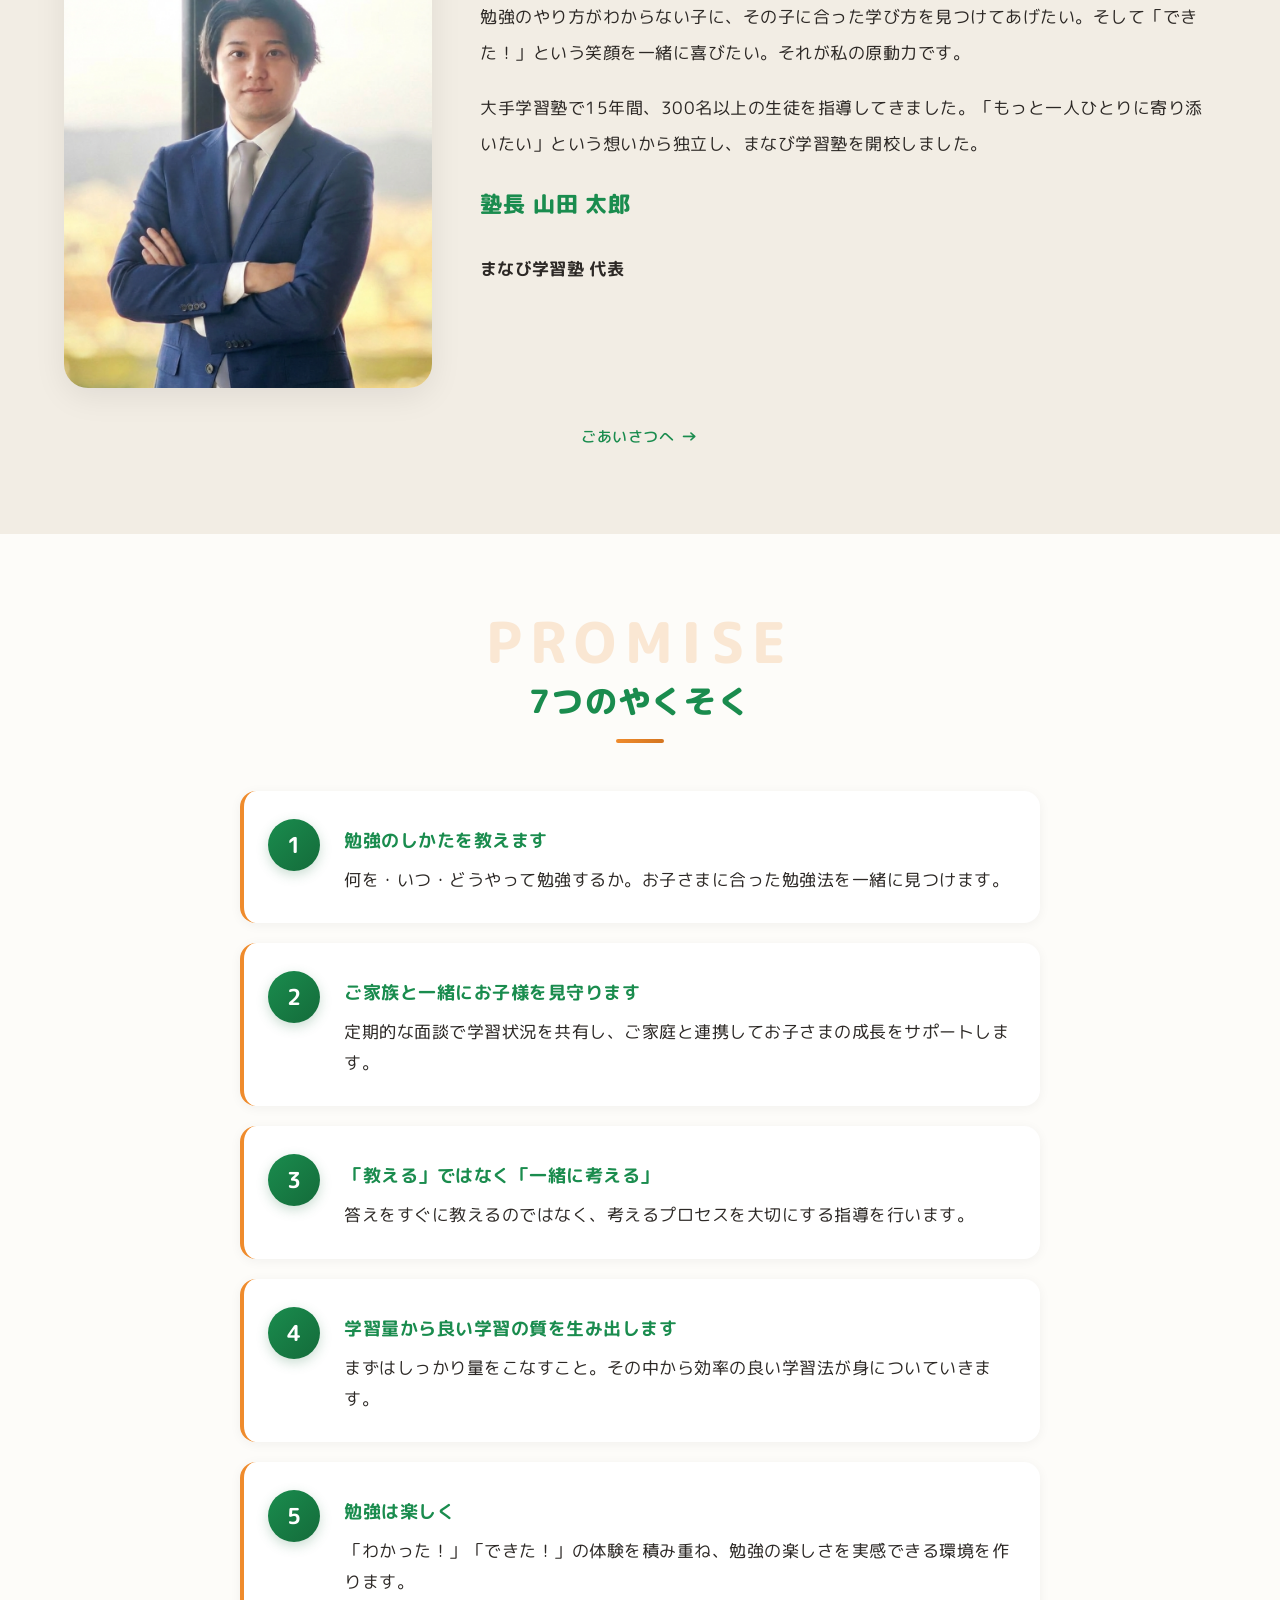
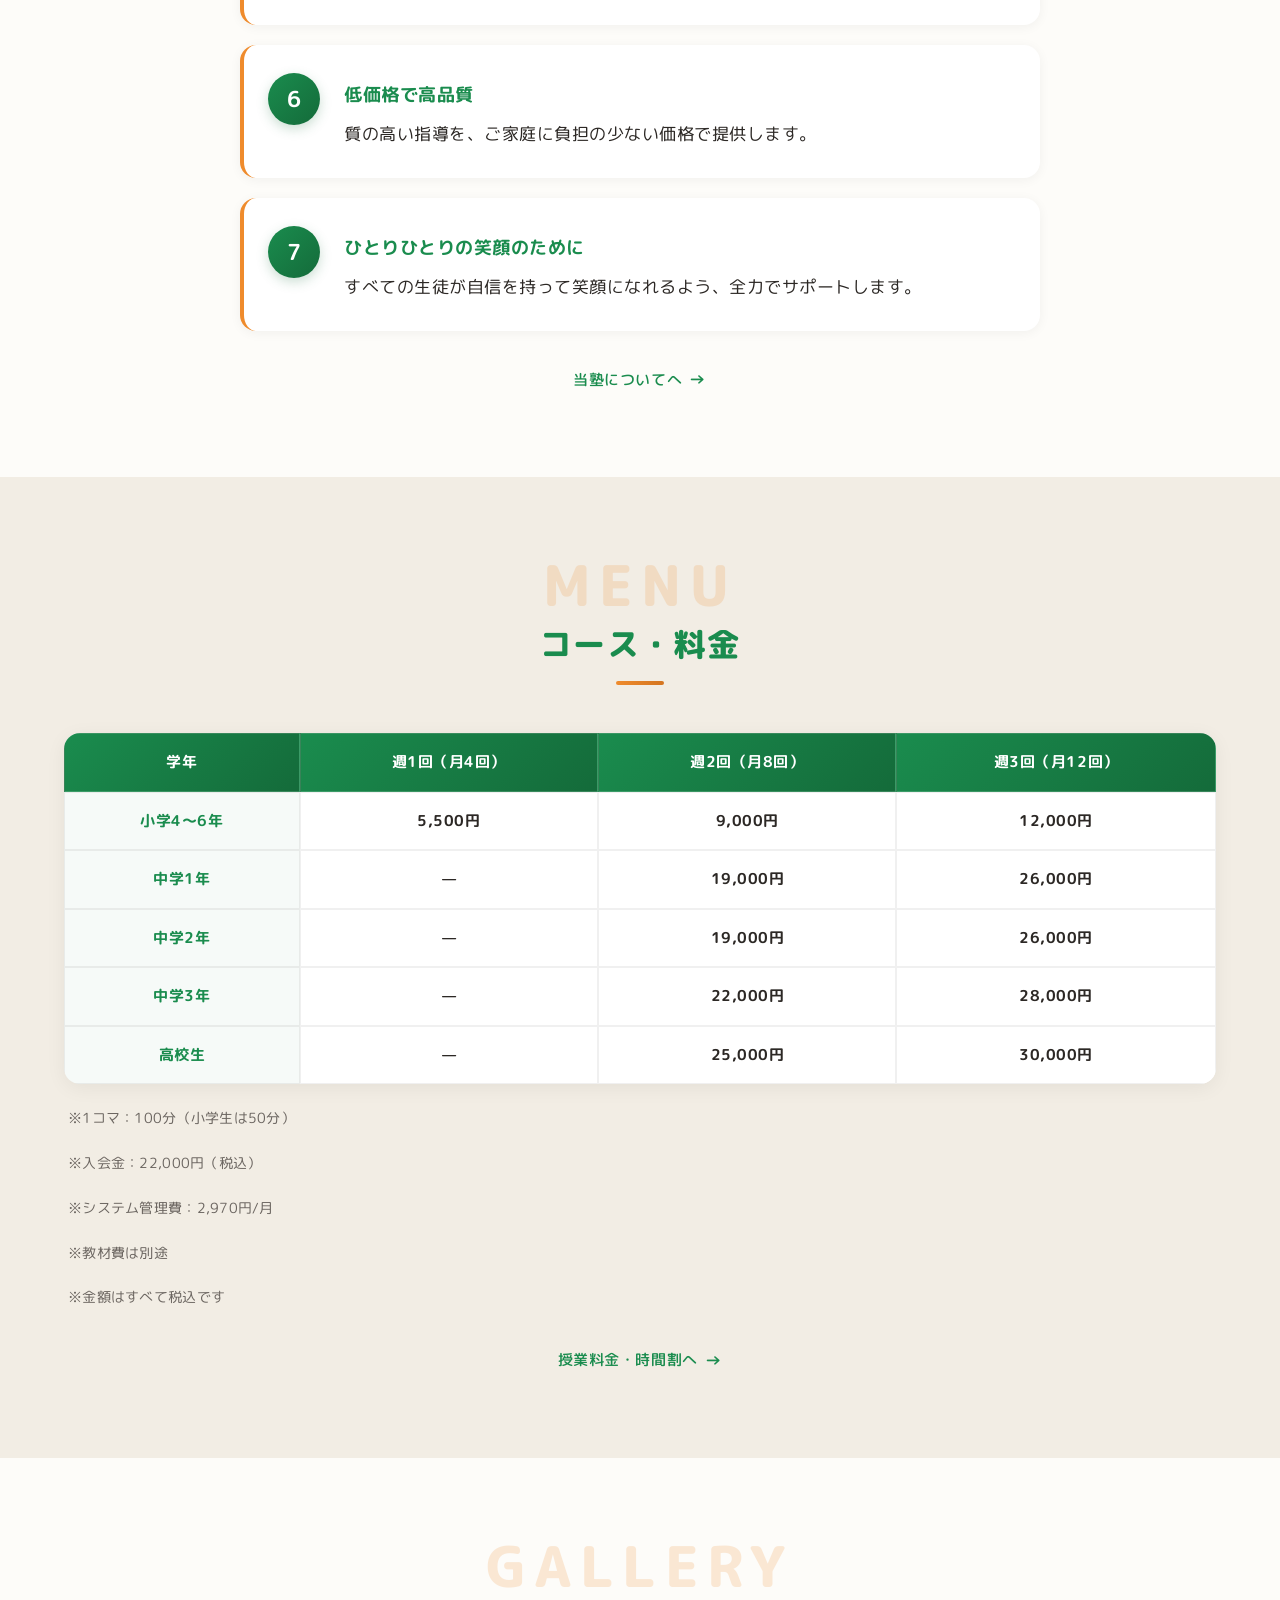
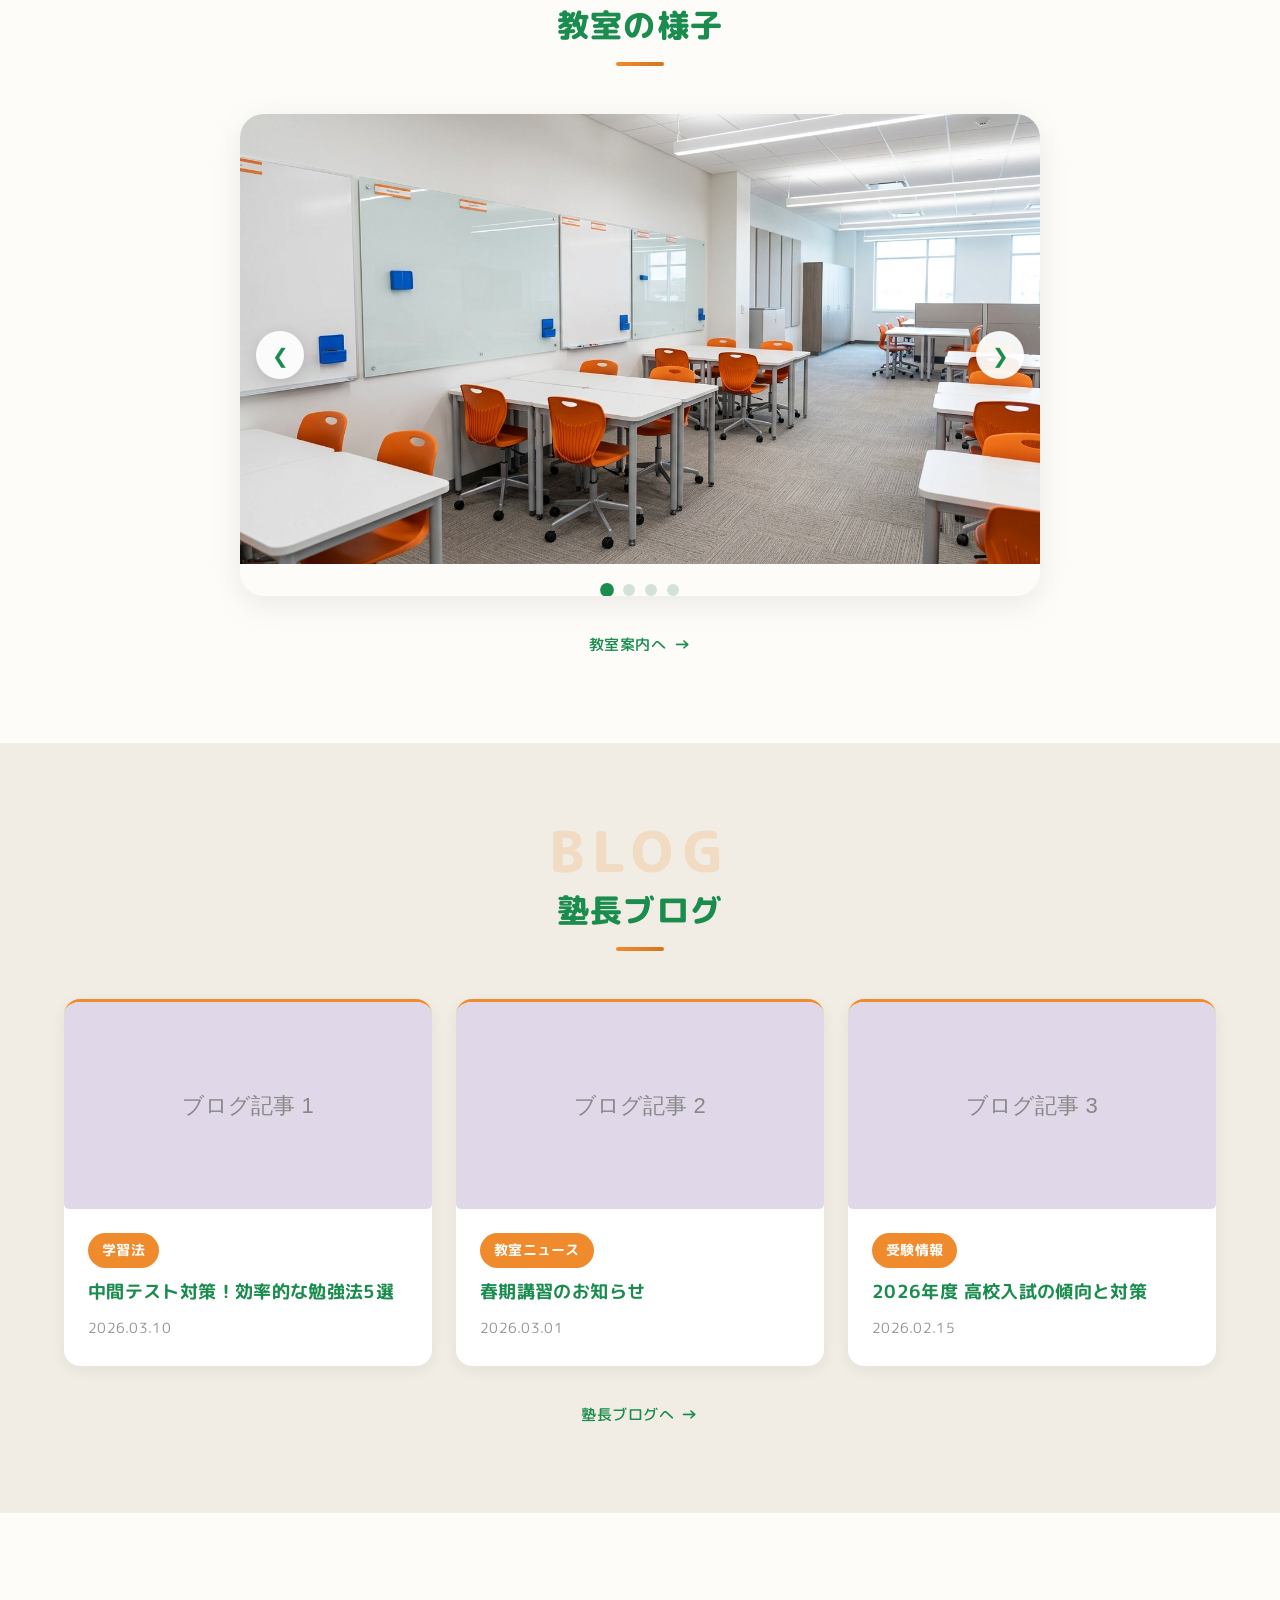
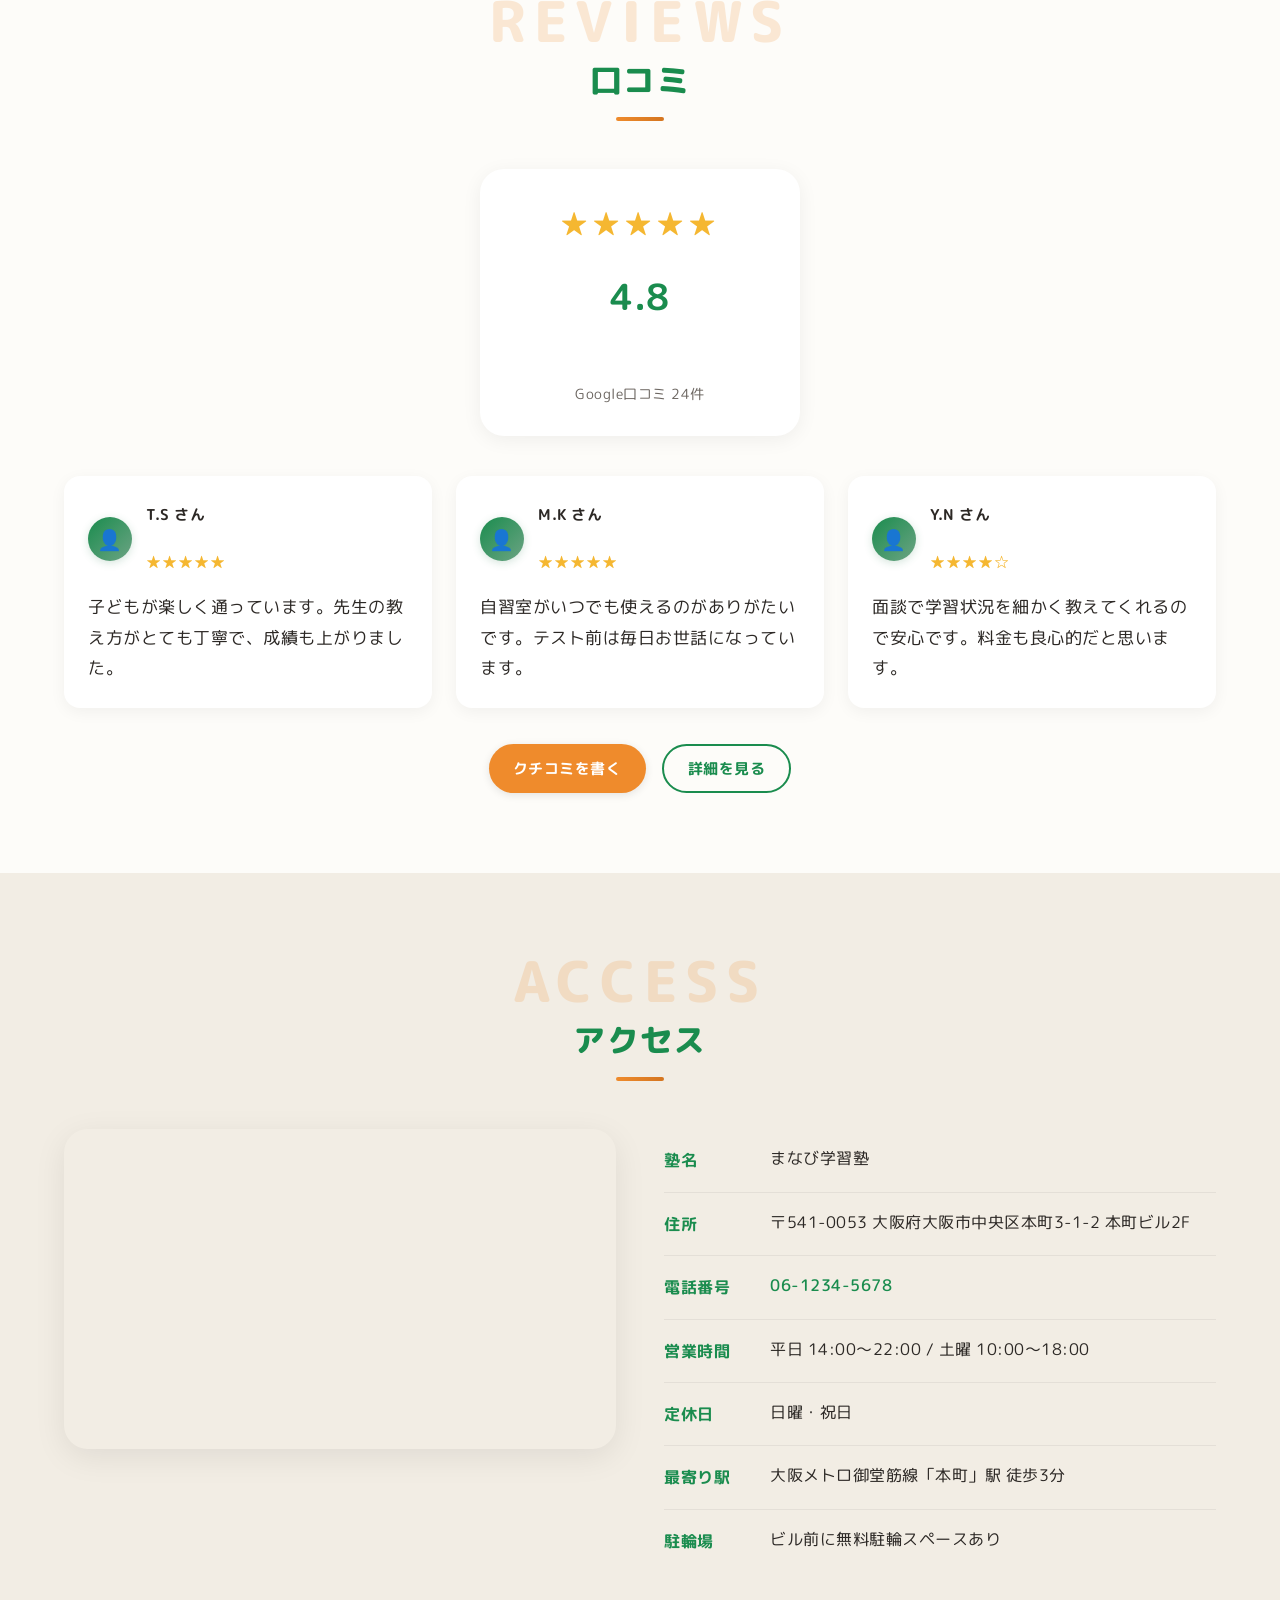
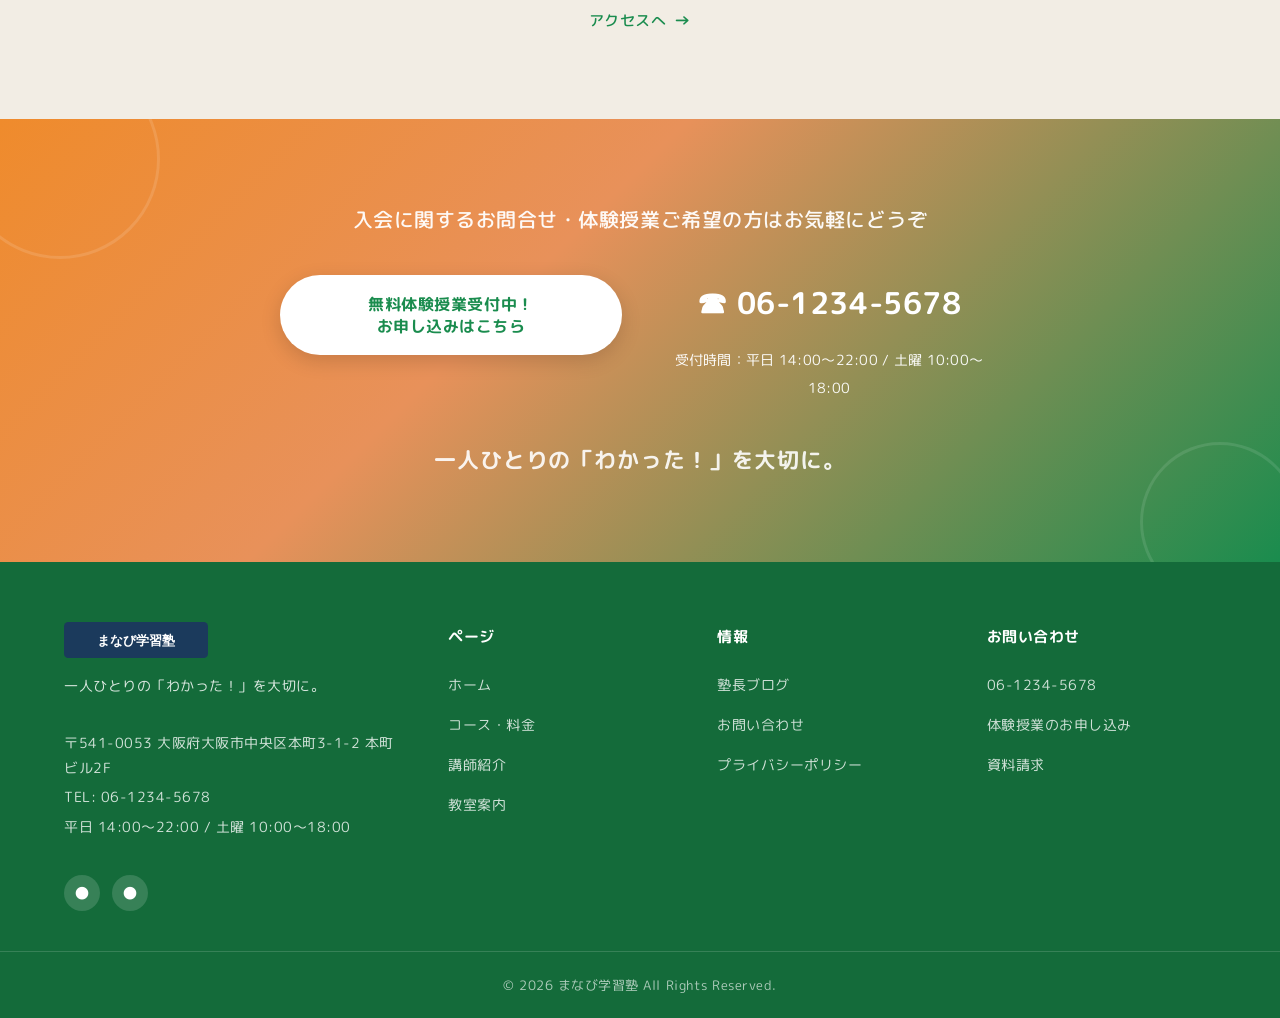
==== commit e123dfa1: "デモバッジをsma-juku-badge.jsに切り替え Co-Authored-By: Claude Opus 4.7 <noreply@anthropic.com>" ====
--- a/index.html
+++ b/index.html
@@ -694,26 +694,7 @@
     }
   </script>
 
-<!-- デモバッジ（左下固定） -->
-<div class="demo-site-badge">🔍 デモサイトです</div>
-<style>
-  .demo-site-badge {
-    position: fixed;
-    bottom: 20px;
-    left: 20px;
-    background: rgba(17,17,17,0.88);
-    color: #fff;
-    font-size: 0.75rem;
-    font-weight: 700;
-    padding: 8px 16px;
-    border-radius: 100px;
-    z-index: 99999;
-    letter-spacing: 0.06em;
-    pointer-events: none;
-    box-shadow: 0 2px 8px rgba(0,0,0,0.25);
-    backdrop-filter: blur(4px);
-    -webkit-backdrop-filter: blur(4px);
-  }
-</style>
+<script>window.SMAJUKU_TEMPLATE = "シンプル";</script>
+<script src="js/sma-juku-badge.js"></script>
 </body>
 </html>
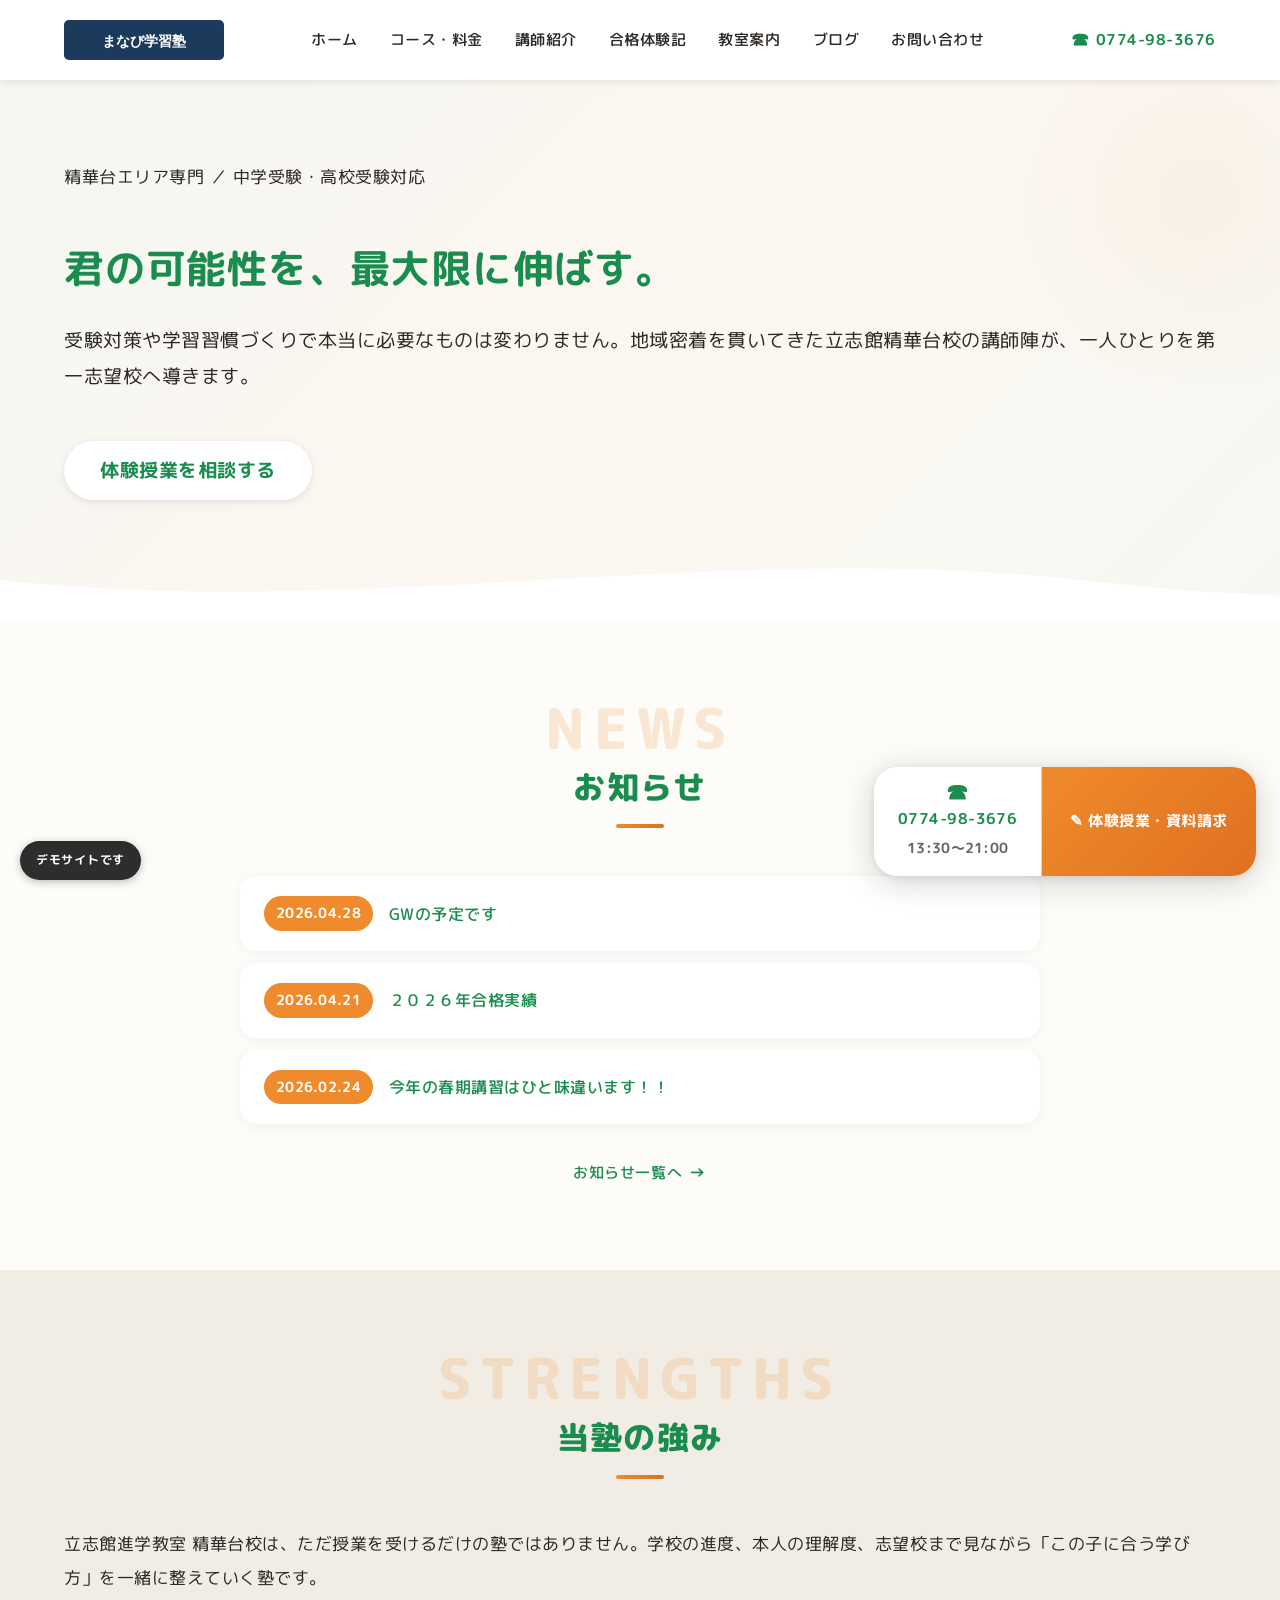
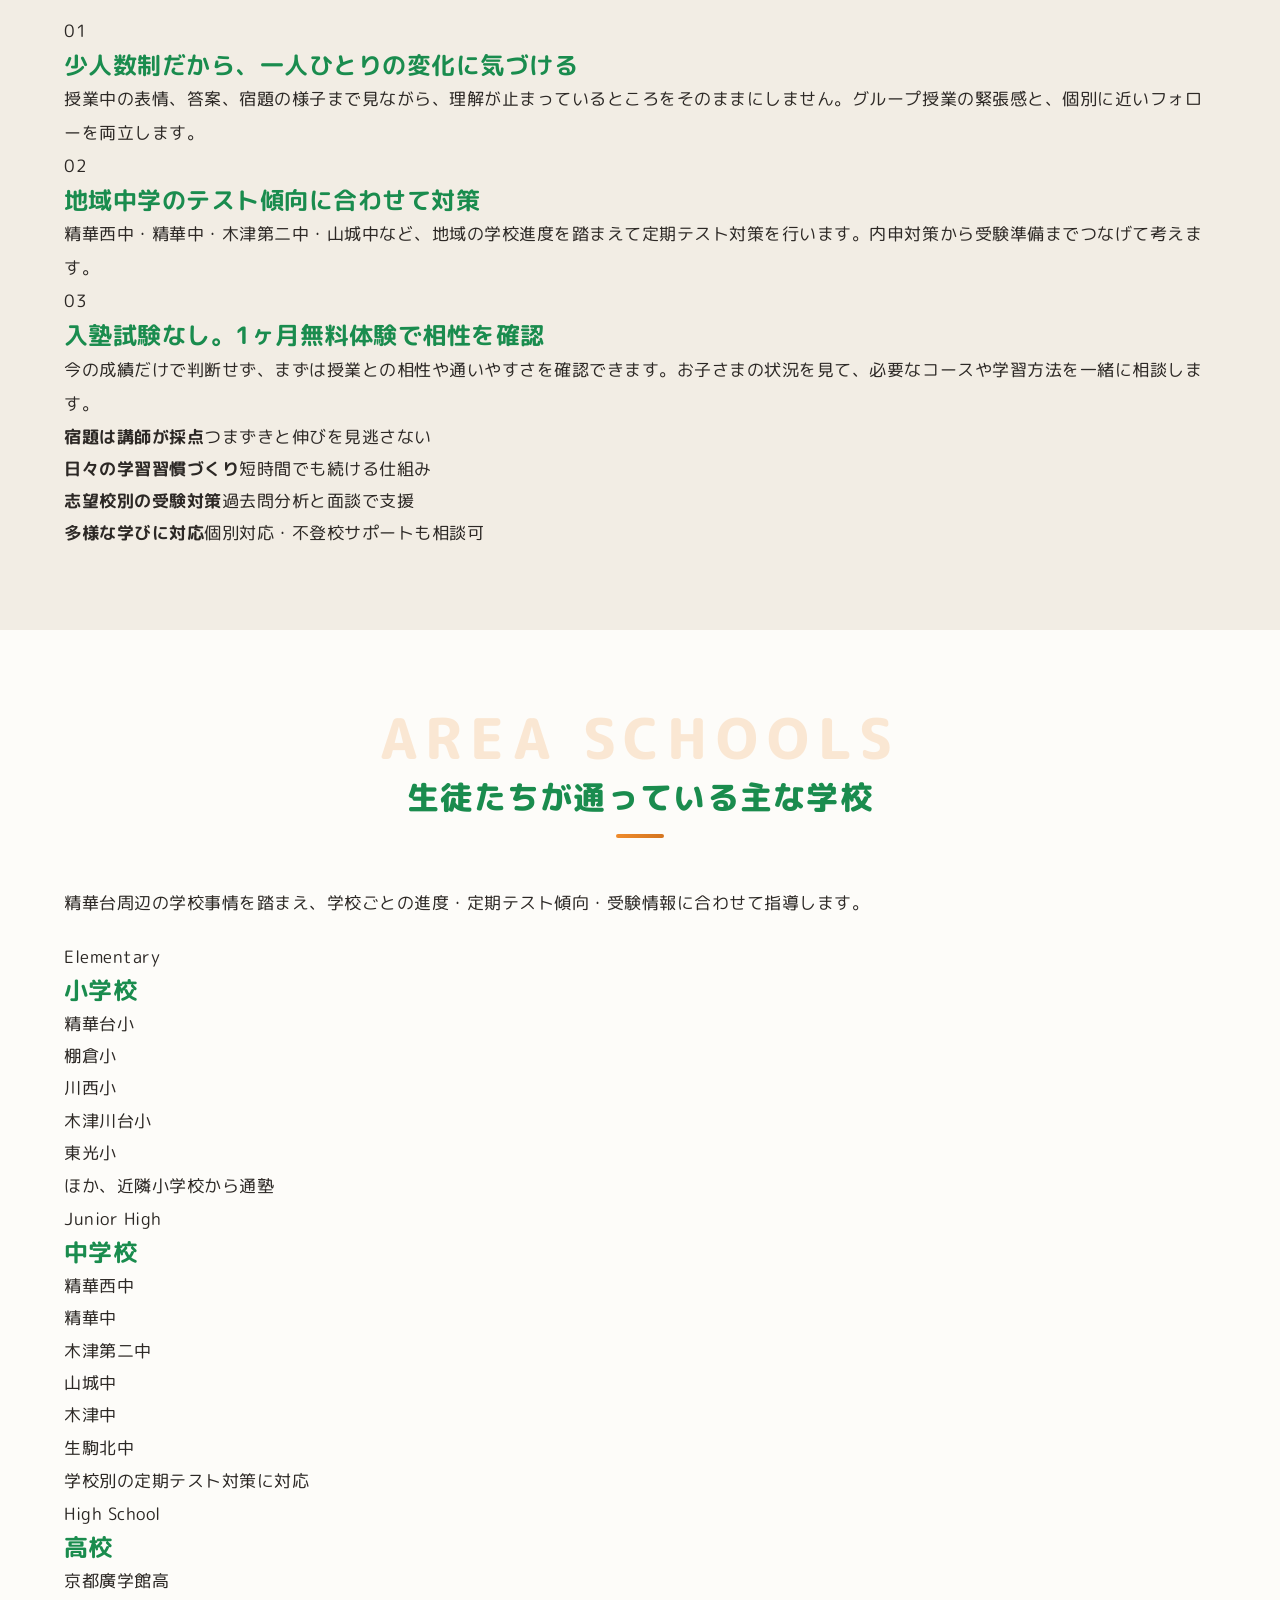
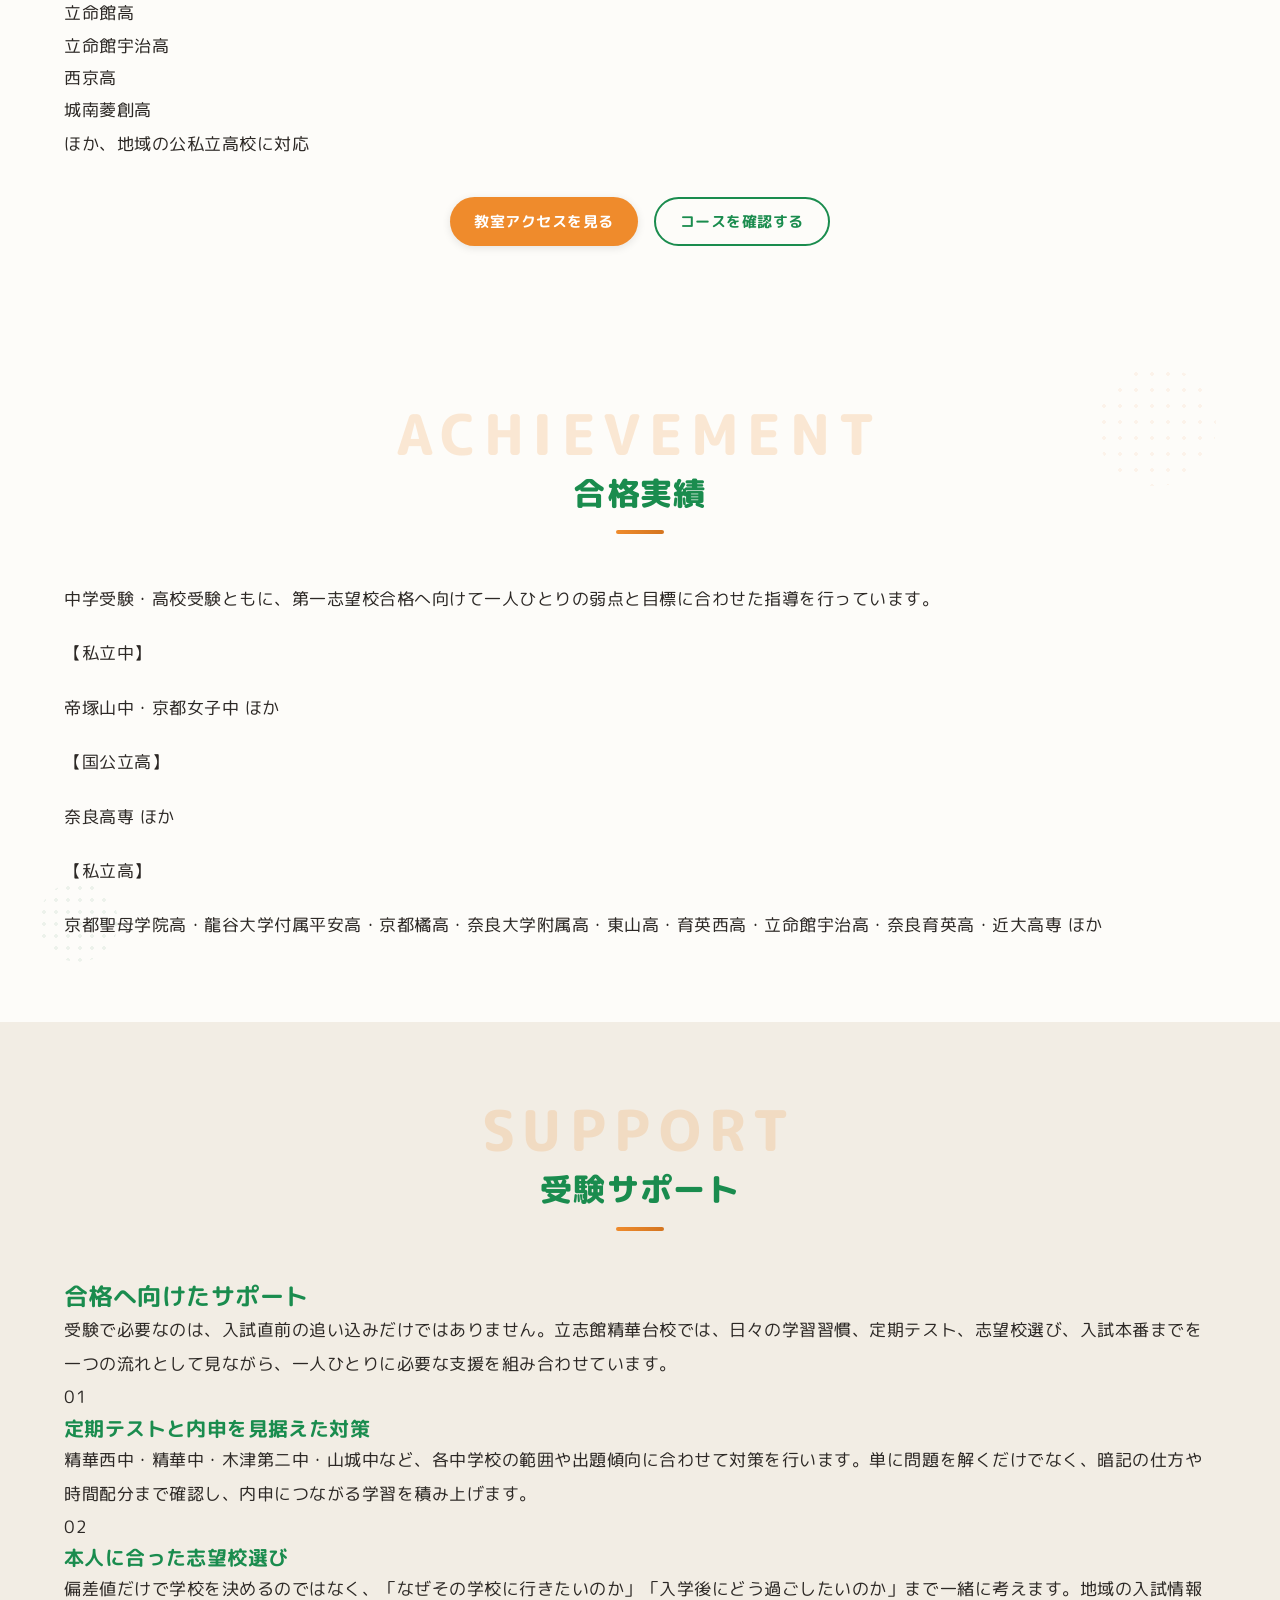
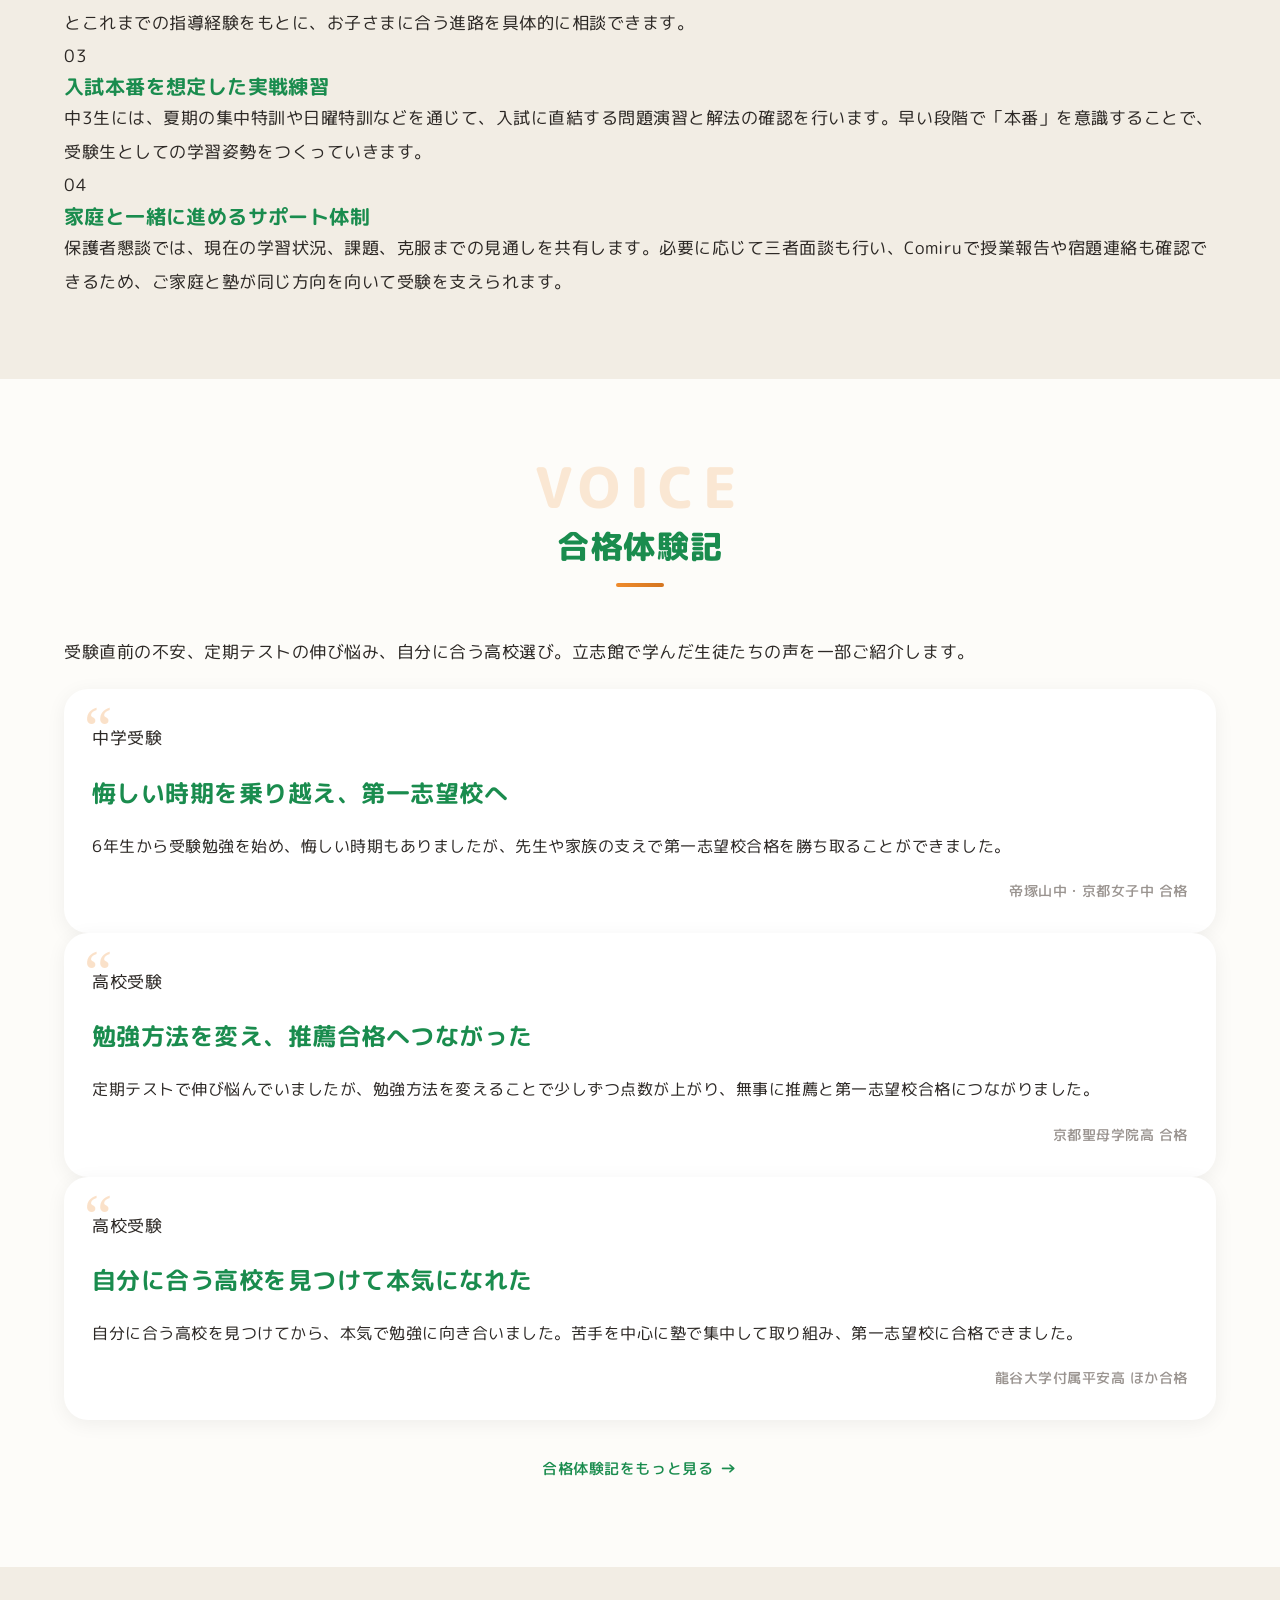
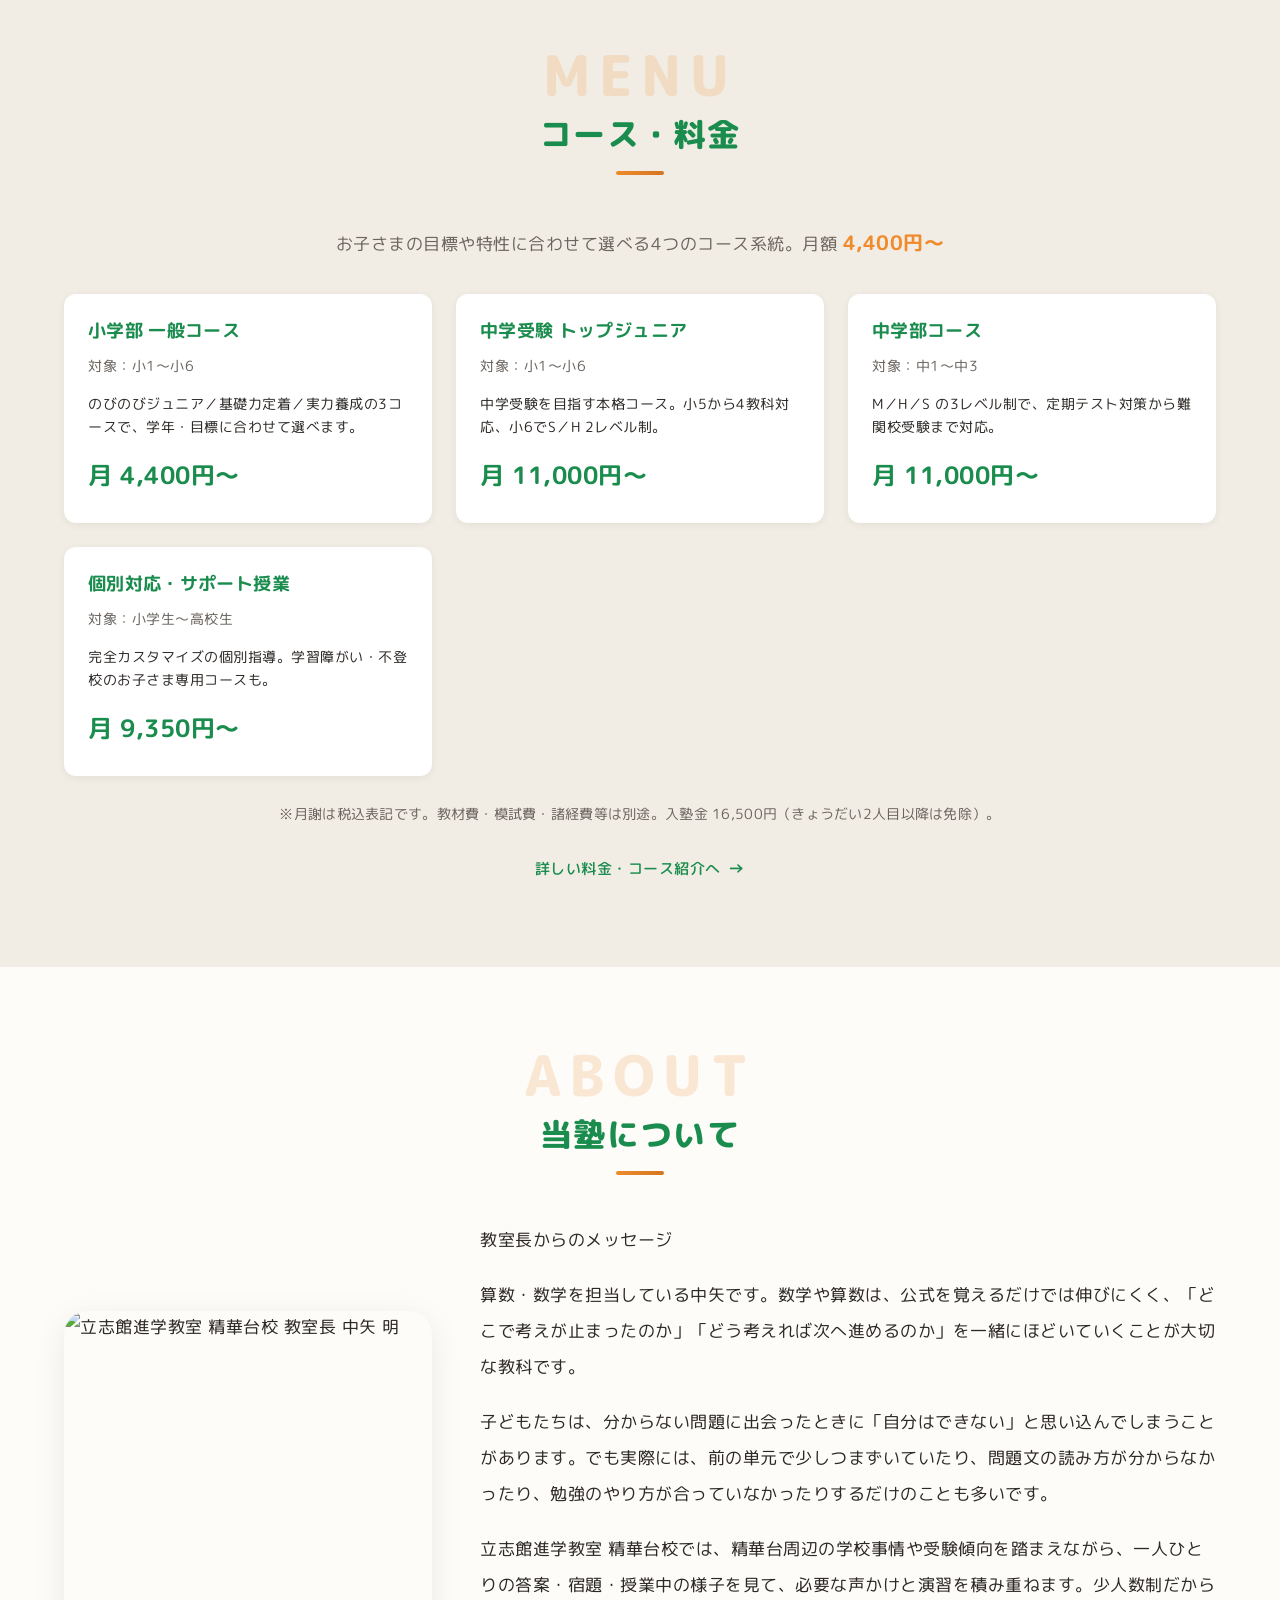
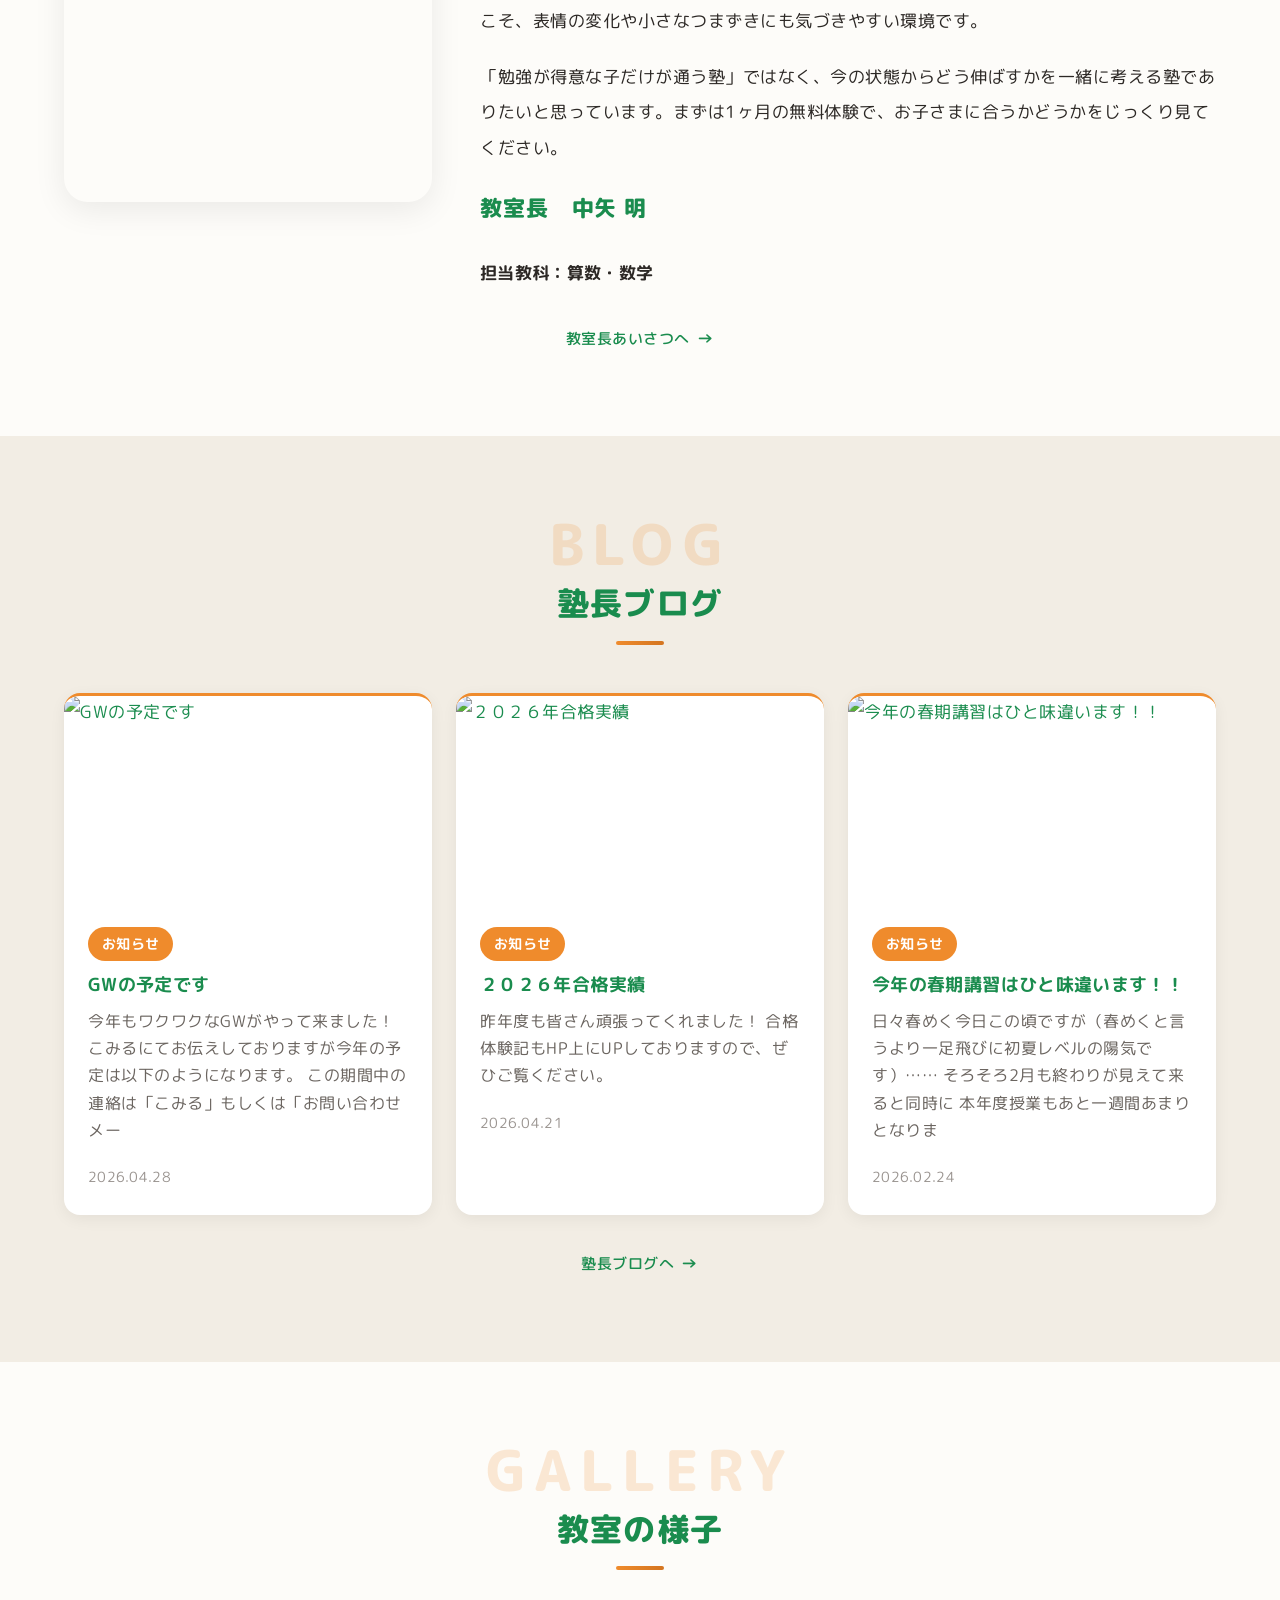
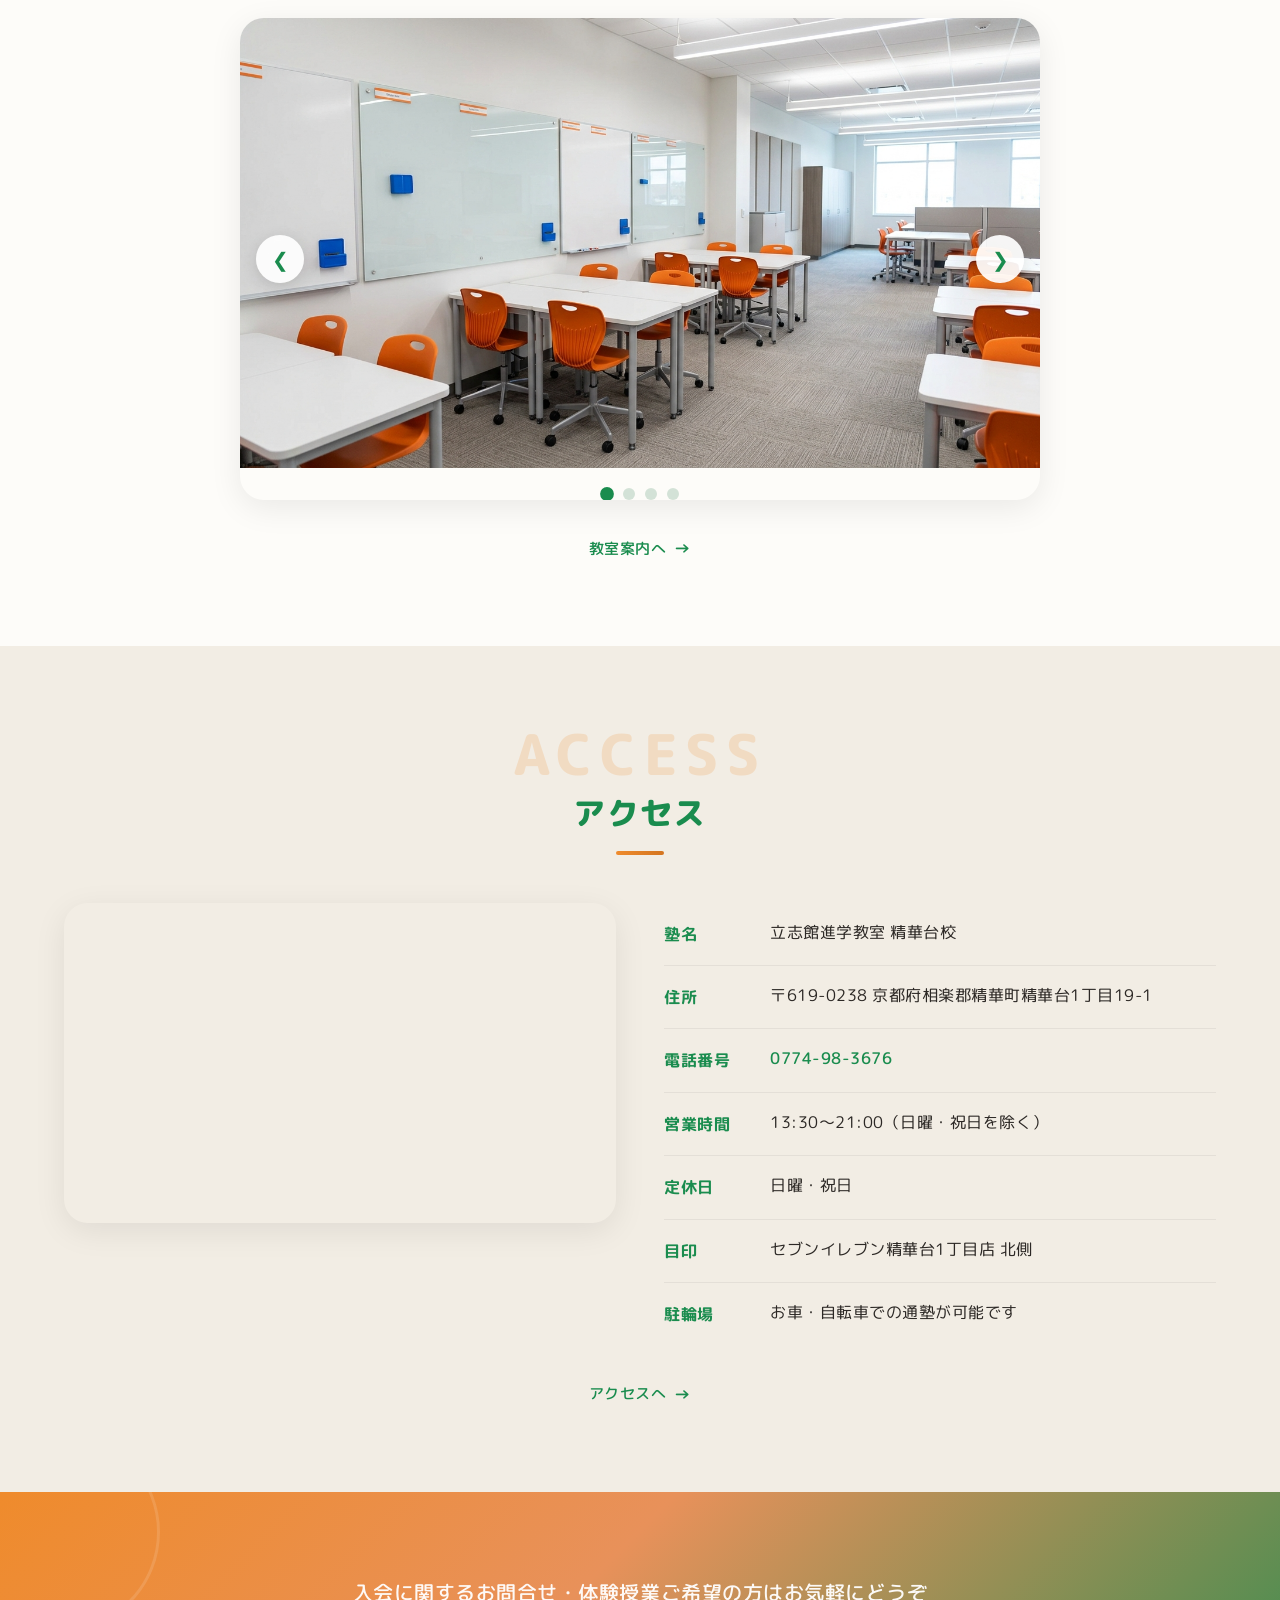
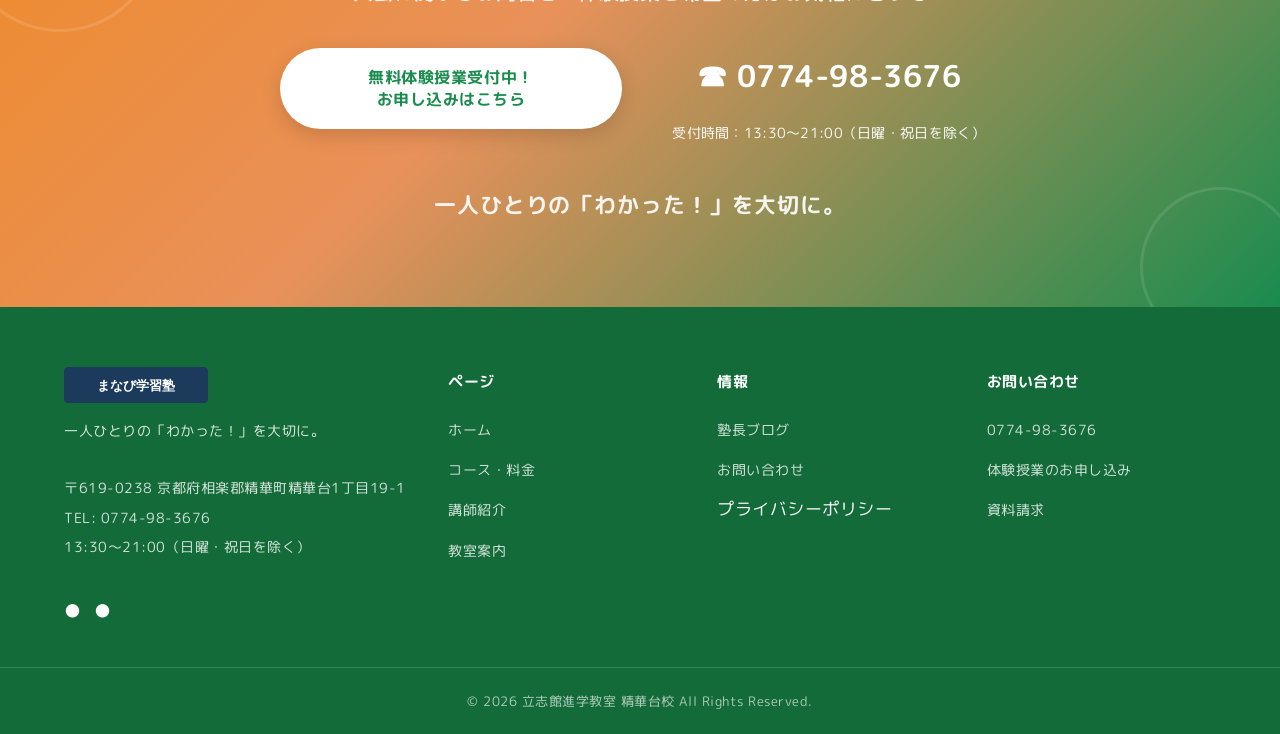
==== commit 585c865e: "Add editable admission results fields" ====
--- a/index.html
+++ b/index.html
@@ -1,700 +1,630 @@
 <!DOCTYPE html>
+
 <html lang="ja">
 <head>
-  <meta charset="UTF-8">
-  <meta name="viewport" content="width=device-width, initial-scale=1.0">
-  <!-- ★差替え：title -->
-  <title>まなび学習塾｜一人ひとりの「わかった！」を大切に。</title>
-  <!-- ★差替え：meta description -->
-  <meta name="description" content="大阪市中央区本町の個別指導塾「まなび学習塾」。一人ひとりに合った学び方で、わかる喜びを。無料体験授業受付中。">
-  <!-- OGP -->
-  <meta property="og:title" content="まなび学習塾｜一人ひとりの「わかった！」を大切に。">
-  <meta property="og:description" content="大阪市中央区本町の個別指導塾。一人ひとりに合った学び方で、わかる喜びを。">
-  <meta property="og:type" content="website">
-  <!-- ★差替え：OGP URL -->
-  <meta property="og:url" content="https://example.com/">
-  <meta property="og:image" content="https://example.com/images/og-image.jpg">
-  <!-- Google Fonts -->
-  <link rel="icon" href="favicon.svg" type="image/svg+xml">
-  <link rel="preconnect" href="https://fonts.googleapis.com">
-  <link rel="preconnect" href="https://fonts.gstatic.com" crossorigin>
-  <link href="https://fonts.googleapis.com/css2?family=M+PLUS+Rounded+1c:wght@400;500;700;800&display=swap" rel="stylesheet">
-  <link href="https://fonts.googleapis.com/css2?family=Noto+Sans+JP:wght@400;500;700&display=swap" rel="stylesheet">
-  <!-- CSS -->
-  <link rel="stylesheet" href="css/reset.css">
-  <link rel="stylesheet" href="css/global.css">
-  <link rel="stylesheet" href="css/components.css">
-  <link rel="stylesheet" href="css/header.css">
-  <link rel="stylesheet" href="css/footer.css">
-  <link rel="stylesheet" href="css/cta-bar.css">
-  <link rel="stylesheet" href="css/pages/home.css">
-  <!-- 構造化データ（LocalBusiness） -->
-  <script type="application/ld+json">
+<meta charset="utf-8"/>
+<meta content="width=device-width, initial-scale=1.0" name="viewport"/>
+<!-- ★差替え：title -->
+<title>立志館進学教室 精華台校｜相楽郡精華町の地域密着型学習塾</title>
+<!-- ★差替え：meta description -->
+<meta content="京都府相楽郡精華町の学習塾「立志館進学教室 精華台校」。少人数制クラスと限りなく個別に近い対応で、小学生・中学受験・中学生・高校生を地域密着でサポートします。1ヶ月の無料体験授業受付中。" name="description"/>
+<!-- OGP -->
+<meta content="立志館進学教室 精華台校｜相楽郡精華町の地域密着型学習塾" property="og:title"/>
+<meta content="少人数制クラスと限りなく個別に近い対応で、小学生から高校生までをサポート。" property="og:description"/>
+<meta content="website" property="og:type"/>
+<!-- ★差替え：OGP URL -->
+<meta content="https://y-riss-co.com/" property="og:url"/>
+<meta content="https://y-riss-co.com/og-image.jpg" property="og:image"/>
+<!-- Google Fonts -->
+<link href="favicon.svg" rel="icon" type="image/svg+xml"/>
+<link href="https://fonts.googleapis.com" rel="preconnect"/>
+<link crossorigin="" href="https://fonts.gstatic.com" rel="preconnect"/>
+<link href="https://fonts.googleapis.com/css2?family=Noto+Sans+JP:wght@400;500;700&amp;display=swap" rel="stylesheet"/>
+<!-- CSS -->
+<link href="css/reset.css" rel="stylesheet"/>
+<link href="css/global.css" rel="stylesheet"/>
+<link href="css/components.css" rel="stylesheet"/>
+<link href="css/header.css?v=20260514a" rel="stylesheet"/>
+<link href="css/footer.css" rel="stylesheet"/>
+<link href="css/cta-bar.css" rel="stylesheet"/>
+<link href="css/pages/home.css?v=20260514-scroll-reveal" rel="stylesheet"/>
+<!-- 構造化データ（LocalBusiness） -->
+<script type="application/ld+json">
   {
     "@context": "https://schema.org",
     "@type": "EducationalOrganization",
-    "name": "まなび学習塾",
-    "description": "一人ひとりの「わかった！」を大切にする学習塾",
-    "url": "https://example.com",
-    "telephone": "06-1234-5678",
+    "name": "立志館進学教室 精華台校",
+    "description": "少人数制クラスと限りなく個別に近い対応で一人ひとりを大きく伸ばす学習塾",
+    "url": "https://y-riss-co.com/",
+    "telephone": "0774-98-3676",
     "address": {
       "@type": "PostalAddress",
-      "streetAddress": "本町3-1-2 本町ビル2F",
-      "addressLocality": "大阪市中央区",
-      "addressRegion": "大阪府",
-      "postalCode": "541-0053",
+      "streetAddress": "精華台1丁目19-1",
+      "addressLocality": "相楽郡精華町",
+      "addressRegion": "京都府",
+      "postalCode": "619-0238",
       "addressCountry": "JP"
     },
     "openingHours": ["Mo-Fr 14:00-22:00", "Sa 10:00-18:00"]
   }
   </script>
-  <!-- Netlify Identity Widget -->
-  <script src="https://identity.netlify.com/v1/netlify-identity-widget.js"></script>
+<!-- Netlify Identity Widget -->
+<script src="https://identity.netlify.com/v1/netlify-identity-widget.js"></script>
 </head>
 <body class="has-header has-cta-bar">
-
-  <!-- ========== ヘッダー ========== -->
-  <header class="header">
-    <div class="header__inner">
-      <!-- ★差替え：ロゴ・塾名 -->
-      <div class="header__logo">
-        <a href="/">
-          <img src="images/logo.svg" alt="まなび学習塾" width="200" height="50">
+<!-- ========== ヘッダー ========== -->
+<header class="header">
+<div class="header__inner">
+<!-- ★差替え：ロゴ・塾名 -->
+<div class="header__logo">
+<a href="/">
+<img alt="立志館進学教室 精華台校" height="50" src="images/logo.svg" width="200"/>
+</a>
+</div>
+<!-- PC ナビゲーション -->
+<nav aria-label="メインナビゲーション" class="header__nav">
+<a class="header__nav-link" href="/">ホーム</a>
+<a class="header__nav-link" href="courses/">コース・料金</a>
+<a class="header__nav-link" href="teachers/">講師紹介</a>
+<a class="header__nav-link" href="success/">合格体験記</a>
+<a class="header__nav-link" href="access/">教室案内</a>
+<a class="header__nav-link" href="blog/">ブログ</a>
+<a class="header__nav-link" href="contact/">お問い合わせ</a>
+</nav>
+<!-- PC 右側アクション -->
+<div class="header__actions">
+<!-- ★差替え：電話番号 -->
+<a class="header__phone" href="tel:0774-98-3676">
+<span class="header__phone-icon">☎</span>
+          0774-98-3676
         </a>
-      </div>
-      <!-- PC ナビゲーション -->
-      <nav class="header__nav" aria-label="メインナビゲーション">
-        <a href="/" class="header__nav-link">ホーム</a>
-        <a href="courses/" class="header__nav-link">コース・料金</a>
-        <a href="teachers/" class="header__nav-link">講師紹介</a>
-        <a href="access/" class="header__nav-link">教室案内</a>
-        <a href="blog/" class="header__nav-link">ブログ</a>
-        <a href="contact/" class="header__nav-link">お問い合わせ</a>
-      </nav>
-      <!-- PC 右側アクション -->
-      <div class="header__actions">
-        <!-- ★差替え：電話番号 -->
-        <a href="tel:06-1234-5678" class="header__phone">
-          <span class="header__phone-icon">&#9742;</span>
-          06-1234-5678
-        </a>
-        <a href="contact/" class="btn btn--primary header__cta">体験授業はこちら</a>
-      </div>
-      <!-- ハンバーガーボタン -->
-      <button class="hamburger" aria-label="メニューを開く" aria-expanded="false">
-        <span class="hamburger__line"></span>
-        <span class="hamburger__line"></span>
-        <span class="hamburger__line"></span>
-      </button>
-    </div>
-  </header>
-
-  <!-- モバイルメニュー -->
-  <nav class="mobile-menu" aria-label="モバイルナビゲーション">
-    <a href="/" class="mobile-menu__link">ホーム</a>
-    <a href="courses/" class="mobile-menu__link">コース・料金</a>
-    <a href="teachers/" class="mobile-menu__link">講師紹介</a>
-    <a href="access/" class="mobile-menu__link">教室案内</a>
-    <a href="blog/" class="mobile-menu__link">ブログ</a>
-    <a href="contact/" class="mobile-menu__link">お問い合わせ</a>
-    <!-- ★差替え：電話番号 -->
-    <a href="tel:06-1234-5678" class="mobile-menu__phone">
-      <span>&#9742;</span> 06-1234-5678
+</div>
+<!-- ハンバーガーボタン -->
+<button aria-expanded="false" aria-label="メニューを開く" class="hamburger">
+<span class="hamburger__line"></span>
+<span class="hamburger__line"></span>
+<span class="hamburger__line"></span>
+</button>
+</div>
+</header>
+<!-- モバイルメニュー -->
+<nav aria-label="モバイルナビゲーション" class="mobile-menu">
+<a class="mobile-menu__link" href="/">ホーム</a>
+<a class="mobile-menu__link" href="courses/">コース・料金</a>
+<a class="mobile-menu__link" href="teachers/">講師紹介</a>
+<a class="mobile-menu__link" href="success/">合格体験記</a>
+<a class="mobile-menu__link" href="access/">教室案内</a>
+<a class="mobile-menu__link" href="blog/">ブログ</a>
+<a class="mobile-menu__link" href="contact/">お問い合わせ</a>
+<!-- ★差替え：電話番号 -->
+<a class="mobile-menu__phone" href="tel:0774-98-3676">
+<span>☎</span> 0774-98-3676
     </a>
-    <a href="contact/" class="btn btn--primary btn--block mobile-menu__cta">体験授業を申し込む</a>
-  </nav>
-
-  <!-- ========== メインコンテンツ ========== -->
-  <main>
-
-    <!-- ===== セクション1: ヒーロー ===== -->
-    <section class="hero" id="hero">
-      <div class="container">
-        <div class="hero__inner">
-          <div class="hero__content">
-            <!-- ★差替え：キャッチコピー -->
-            <h1 class="hero__catchcopy">一人ひとりの<br>「わかった！」を大切に。</h1>
-            <!-- ★差替え：サブコピー -->
-            <p class="hero__subcopy">お子さま一人ひとりの理解度に合わせた個別指導で、学ぶ楽しさと成長する喜びを。まずはお気軽に無料体験授業へお越しください。</p>
-            <!-- ★差替え：料金ハイライト -->
-            <div class="hero__price-highlight">
-              <span class="hero__price-item">小学生 週1回 <strong>5,500</strong>円〜</span>
-              <span class="hero__price-item">中学生 週2回 <strong>19,000</strong>円〜</span>
-            </div>
-            <div class="hero__buttons">
-              <a href="contact/" class="btn btn--primary btn--lg">体験授業を申し込む</a>
-              <a href="contact/" class="btn btn--outline">お問い合わせ</a>
-            </div>
-          </div>
-          <div class="hero__image">
-            <!-- ★差替え：メイン画像 -->
-            <img src="images/hero-main.jpg" alt="教室の様子" width="800" height="600">
-          </div>
-        </div>
-      </div>
-    </section>
-
-    <!-- ===== セクション2: お知らせ（News） ===== -->
-    <section class="section" id="news">
-      <div class="container">
-        <div class="section-title">
-          <span class="section-title__label">News</span>
-          <h2 class="section-title__heading">お知らせ</h2>
-        </div>
-        <!-- ★差替え：お知らせ内容 -->
-        <div class="news-list">
-          <div class="news-list__item">
-            <span class="news-list__date">2026.03.10</span>
-            <p class="news-list__title"><a href="blog/article-01.html">中間テスト対策講座のお知らせ</a></p>
-          </div>
-          <div class="news-list__item">
-            <span class="news-list__date">2026.03.01</span>
-            <p class="news-list__title"><a href="blog/article-02.html">春期講習の受付を開始しました</a></p>
-          </div>
-          <div class="news-list__item">
-            <span class="news-list__date">2026.02.15</span>
-            <p class="news-list__title"><a href="blog/article-03.html">2026年度 高校入試 合格速報</a></p>
-          </div>
-        </div>
-        <div class="more-link-wrapper">
-          <a href="blog/" class="more-link">お知らせ一覧へ</a>
-        </div>
-      </div>
-    </section>
-
-    <!-- ===== セクション3: 合格実績＋成績アップ（Achievement） ===== -->
-    <section class="section section--bg" id="achievement">
-      <div class="container">
-        <div class="section-title">
-          <span class="section-title__label">Achievement</span>
-          <h2 class="section-title__heading">合格実績・成績アップ</h2>
-        </div>
-
-        <!-- 合格実績 -->
-        <!-- ★差替え：合格実績 -->
-        <h3 class="achievement__sub-title">合格実績</h3>
-        <p class="achievement__lead">指導歴15年のプロ講師が直接指導。毎年多くの生徒が志望校に合格しています。</p>
-        <div class="achievement__schools">
-          <p class="achievement__school-category">【国公立】</p>
-          <p class="achievement__school-list">春日丘高校・豊中高校・箕面高校・千里高校・池田高校 他</p>
-          <p class="achievement__school-category" style="margin-top: 12px;">【私立】</p>
-          <p class="achievement__school-list">関西大学第一高校・大阪桐蔭高校・近畿大学附属高校・常翔学園高校 他</p>
-        </div>
-
-        <!-- 成績アップ速報 -->
-        <!-- ★差替え：成績アップデータ -->
-        <h3 class="achievement__sub-title">成績アップ速報</h3>
-        <div class="score-cards">
-          <div class="score-card badge">
-            <span>A中2年 5教科</span>
-            <span class="badge__score">62点UP!</span>
-          </div>
-          <div class="score-card badge">
-            <span>B中3年 英語</span>
-            <span class="badge__score">35点UP!</span>
-          </div>
-          <div class="score-card badge">
-            <span>C中1年 数学</span>
-            <span class="badge__score">28点UP!</span>
-          </div>
-          <div class="score-card badge">
-            <span>A中2年 国語</span>
-            <span class="badge__score">22点UP!</span>
-          </div>
-          <div class="score-card badge">
-            <span>B中3年 理科</span>
-            <span class="badge__score">31点UP!</span>
-          </div>
-          <div class="score-card badge">
-            <span>C中2年 社会</span>
-            <span class="badge__score">19点UP!</span>
-          </div>
-        </div>
-      </div>
-    </section>
-
-    <!-- ===== セクション4: 生徒・保護者の声（Voice） ===== -->
-    <section class="section" id="voice">
-      <div class="container">
-        <div class="section-title">
-          <span class="section-title__label">Voice</span>
-          <h2 class="section-title__heading">生徒さんからいただいた声</h2>
-        </div>
-        <!-- ★差替え：生徒の声 -->
-        <div class="grid grid--3">
-          <div class="testimonial">
-            <p class="testimonial__text">勉強の仕方がわからなかった私に、先生が一から教えてくれました。テストの点数が上がったときは本当に嬉しかったです。</p>
-            <p class="testimonial__author">中2 Aさん</p>
-          </div>
-          <div class="testimonial">
-            <p class="testimonial__text">塾に来るのが楽しみになりました。先生がいつも明るくて、質問もしやすい雰囲気です。</p>
-            <p class="testimonial__author">中1 Bくん</p>
-          </div>
-          <div class="testimonial">
-            <p class="testimonial__text">計画を一緒に立ててくれるので、自分から勉強するようになりました。志望校にも合格できました！</p>
-            <p class="testimonial__author">中3 Cさん</p>
-          </div>
-        </div>
-        <div class="more-link-wrapper">
-          <a href="teachers/#voice" class="more-link">生徒さんの声へ</a>
-        </div>
-      </div>
-    </section>
-
-    <!-- ===== セクション5: 当塾について（About） ===== -->
-    <section class="section section--bg" id="about">
-      <div class="container">
-        <div class="section-title">
-          <span class="section-title__label">About</span>
-          <h2 class="section-title__heading">当塾について</h2>
-        </div>
-        <!-- ★差替え：塾長情報・メッセージ -->
-        <div class="about__inner">
-          <div class="about__photo">
-            <img src="images/teacher-01.jpg" alt="塾長 山田太郎" width="400" height="533">
-          </div>
-          <div class="about__body">
-            <p class="about__message">勉強のやり方がわからない子に、その子に合った学び方を見つけてあげたい。そして「できた！」という笑顔を一緒に喜びたい。それが私の原動力です。</p>
-            <p class="about__message">大手学習塾で15年間、300名以上の生徒を指導してきました。「もっと一人ひとりに寄り添いたい」という想いから独立し、まなび学習塾を開校しました。</p>
-            <p class="about__name">塾長 山田 太郎</p>
-            <p class="about__role">まなび学習塾 代表</p>
-          </div>
-        </div>
-        <div class="more-link-wrapper">
-          <a href="teachers/" class="more-link">ごあいさつへ</a>
-        </div>
-      </div>
-    </section>
-
-    <!-- ===== セクション6: 7つのやくそく（Promise） ===== -->
-    <section class="section" id="promise">
-      <div class="container">
-        <div class="section-title">
-          <span class="section-title__label">Promise</span>
-          <h2 class="section-title__heading">7つのやくそく</h2>
-        </div>
-        <!-- ★差替え：やくそくの内容 -->
-        <div class="promise-list">
-          <div class="promise-item">
-            <span class="promise-item__number">1</span>
-            <div class="promise-item__content">
-              <p class="promise-item__title">勉強のしかたを教えます</p>
-              <p class="promise-item__text">何を・いつ・どうやって勉強するか。お子さまに合った勉強法を一緒に見つけます。</p>
-            </div>
-          </div>
-          <div class="promise-item">
-            <span class="promise-item__number">2</span>
-            <div class="promise-item__content">
-              <p class="promise-item__title">ご家族と一緒にお子様を見守ります</p>
-              <p class="promise-item__text">定期的な面談で学習状況を共有し、ご家庭と連携してお子さまの成長をサポートします。</p>
-            </div>
-          </div>
-          <div class="promise-item">
-            <span class="promise-item__number">3</span>
-            <div class="promise-item__content">
-              <p class="promise-item__title">「教える」ではなく「一緒に考える」</p>
-              <p class="promise-item__text">答えをすぐに教えるのではなく、考えるプロセスを大切にする指導を行います。</p>
-            </div>
-          </div>
-          <div class="promise-item">
-            <span class="promise-item__number">4</span>
-            <div class="promise-item__content">
-              <p class="promise-item__title">学習量から良い学習の質を生み出します</p>
-              <p class="promise-item__text">まずはしっかり量をこなすこと。その中から効率の良い学習法が身についていきます。</p>
-            </div>
-          </div>
-          <div class="promise-item">
-            <span class="promise-item__number">5</span>
-            <div class="promise-item__content">
-              <p class="promise-item__title">勉強は楽しく</p>
-              <p class="promise-item__text">「わかった！」「できた！」の体験を積み重ね、勉強の楽しさを実感できる環境を作ります。</p>
-            </div>
-          </div>
-          <div class="promise-item">
-            <span class="promise-item__number">6</span>
-            <div class="promise-item__content">
-              <p class="promise-item__title">低価格で高品質</p>
-              <p class="promise-item__text">質の高い指導を、ご家庭に負担の少ない価格で提供します。</p>
-            </div>
-          </div>
-          <div class="promise-item">
-            <span class="promise-item__number">7</span>
-            <div class="promise-item__content">
-              <p class="promise-item__title">ひとりひとりの笑顔のために</p>
-              <p class="promise-item__text">すべての生徒が自信を持って笑顔になれるよう、全力でサポートします。</p>
-            </div>
-          </div>
-        </div>
-        <div class="more-link-wrapper">
-          <a href="teachers/#philosophy" class="more-link">当塾についてへ</a>
-        </div>
-      </div>
-    </section>
-
-    <!-- ===== セクション7: コース・料金（Menu） ===== -->
-    <section class="section section--bg" id="menu">
-      <div class="container">
-        <div class="section-title">
-          <span class="section-title__label">Menu</span>
-          <h2 class="section-title__heading">コース・料金</h2>
-        </div>
-        <!-- ★差替え：料金テーブル -->
-        <div class="table-wrapper">
-          <table class="price-table">
-            <thead>
-              <tr>
-                <th>学年</th>
-                <th>週1回（月4回）</th>
-                <th>週2回（月8回）</th>
-                <th>週3回（月12回）</th>
-              </tr>
-            </thead>
-            <tbody>
-              <tr>
-                <th>小学4〜6年</th>
-                <td>5,500円</td>
-                <td>9,000円</td>
-                <td>12,000円</td>
-              </tr>
-              <tr>
-                <th>中学1年</th>
-                <td>—</td>
-                <td>19,000円</td>
-                <td>26,000円</td>
-              </tr>
-              <tr>
-                <th>中学2年</th>
-                <td>—</td>
-                <td>19,000円</td>
-                <td>26,000円</td>
-              </tr>
-              <tr>
-                <th>中学3年</th>
-                <td>—</td>
-                <td>22,000円</td>
-                <td>28,000円</td>
-              </tr>
-              <tr>
-                <th>高校生</th>
-                <td>—</td>
-                <td>25,000円</td>
-                <td>30,000円</td>
-              </tr>
-            </tbody>
-          </table>
-        </div>
-        <!-- ★差替え：料金注記 -->
-        <div class="menu__notes">
-          <p>※1コマ：100分（小学生は50分）</p>
-          <p>※入会金：22,000円（税込）</p>
-          <p>※システム管理費：2,970円/月</p>
-          <p>※教材費は別途</p>
-          <p>※金額はすべて税込です</p>
-        </div>
-        <div class="more-link-wrapper">
-          <a href="courses/" class="more-link">授業料金・時間割へ</a>
-        </div>
-      </div>
-    </section>
-
-    <!-- ===== セクション8: 教室写真スライダー（Gallery） ===== -->
-    <section class="section" id="gallery">
-      <div class="container">
-        <div class="section-title">
-          <span class="section-title__label">Gallery</span>
-          <h2 class="section-title__heading">教室の様子</h2>
-        </div>
-        <!-- ★差替え：教室写真 -->
-        <div class="slider">
-          <div class="slider__track">
-            <div class="slider__slide">
-              <img src="images/classroom-01.jpg" alt="教室写真1 — 明るい学習スペース" width="800" height="450">
-            </div>
-            <div class="slider__slide">
-              <img src="images/classroom-02.jpg" alt="教室写真2 — 自習スペース" width="800" height="450">
-            </div>
-            <div class="slider__slide">
-              <img src="images/classroom-03.jpg" alt="教室写真3 — 個別指導ブース" width="800" height="450">
-            </div>
-            <div class="slider__slide">
-              <img src="images/classroom-04.jpg" alt="教室写真4 — エントランス" width="800" height="450">
-            </div>
-          </div>
-          <button class="slider__prev" aria-label="前の写真">&#10094;</button>
-          <button class="slider__next" aria-label="次の写真">&#10095;</button>
-          <div class="slider__dots"></div>
-        </div>
-        <div class="more-link-wrapper">
-          <a href="access/" class="more-link">教室案内へ</a>
-        </div>
-      </div>
-    </section>
-
-    <!-- ===== セクション9: ブログ（Blog） ===== -->
-    <section class="section section--bg" id="blog">
-      <div class="container">
-        <div class="section-title">
-          <span class="section-title__label">Blog</span>
-          <h2 class="section-title__heading">塾長ブログ</h2>
-        </div>
-        <!-- ★差替え：ブログ記事 -->
-        <div class="grid grid--3">
-          <!-- TOP_BLOG_POSTS -->
-          <a href="blog/article-01.html" class="card">
-            <img src="images/blog-thumb-01.svg" alt="中間テスト対策" class="card__image" width="600" height="338">
-            <div class="card__body">
-              <span class="card__tag">学習法</span>
-              <h3 class="card__title">中間テスト対策！効率的な勉強法5選</h3>
-              <p class="card__date">2026.03.10</p>
-            </div>
-          </a>
-          <a href="blog/article-02.html" class="card">
-            <img src="images/blog-thumb-02.svg" alt="春期講習のお知らせ" class="card__image" width="600" height="338">
-            <div class="card__body">
-              <span class="card__tag">教室ニュース</span>
-              <h3 class="card__title">春期講習のお知らせ</h3>
-              <p class="card__date">2026.03.01</p>
-            </div>
-          </a>
-          <a href="blog/article-03.html" class="card">
-            <img src="images/blog-thumb-03.svg" alt="高校入試の傾向と対策" class="card__image" width="600" height="338">
-            <div class="card__body">
-              <span class="card__tag">受験情報</span>
-              <h3 class="card__title">2026年度 高校入試の傾向と対策</h3>
-              <p class="card__date">2026.02.15</p>
-            </div>
-          </a>
-          <!-- /TOP_BLOG_POSTS -->
-        </div>
-        <div class="more-link-wrapper">
-          <a href="blog/" class="more-link">塾長ブログへ</a>
-        </div>
-      </div>
-    </section>
-
-    <!-- ===== セクション10: 口コミ（Reviews） ===== -->
-    <section class="section" id="reviews">
-      <div class="container">
-        <div class="section-title">
-          <span class="section-title__label">Reviews</span>
-          <h2 class="section-title__heading">口コミ</h2>
-        </div>
-        <!-- ★差替え：Google口コミ情報 -->
-        <div class="review-summary">
-          <p class="review-summary__stars">&#9733;&#9733;&#9733;&#9733;&#9733;</p>
-          <p class="review-summary__rating">4.8</p>
-          <p class="review-summary__count">Google口コミ 24件</p>
-        </div>
-        <div class="grid grid--3">
-          <div class="review-card">
-            <div class="review-card__header">
-              <div class="review-card__avatar">&#128100;</div>
-              <div>
-                <p class="review-card__name">T.S さん</p>
-                <p class="review-card__stars">&#9733;&#9733;&#9733;&#9733;&#9733;</p>
-              </div>
-            </div>
-            <p class="review-card__text">子どもが楽しく通っています。先生の教え方がとても丁寧で、成績も上がりました。</p>
-          </div>
-          <div class="review-card">
-            <div class="review-card__header">
-              <div class="review-card__avatar">&#128100;</div>
-              <div>
-                <p class="review-card__name">M.K さん</p>
-                <p class="review-card__stars">&#9733;&#9733;&#9733;&#9733;&#9733;</p>
-              </div>
-            </div>
-            <p class="review-card__text">自習室がいつでも使えるのがありがたいです。テスト前は毎日お世話になっています。</p>
-          </div>
-          <div class="review-card">
-            <div class="review-card__header">
-              <div class="review-card__avatar">&#128100;</div>
-              <div>
-                <p class="review-card__name">Y.N さん</p>
-                <p class="review-card__stars">&#9733;&#9733;&#9733;&#9733;&#9734;</p>
-              </div>
-            </div>
-            <p class="review-card__text">面談で学習状況を細かく教えてくれるので安心です。料金も良心的だと思います。</p>
-          </div>
-        </div>
-        <!-- ★差替え：Google Maps口コミリンク -->
-        <div class="review-buttons">
-          <a href="#" class="btn btn--primary btn--sm" target="_blank" rel="noopener">クチコミを書く</a>
-          <a href="#" class="btn btn--outline btn--sm" target="_blank" rel="noopener">詳細を見る</a>
-        </div>
-      </div>
-    </section>
-
-    <!-- ===== セクション11: アクセス（Access） ===== -->
-    <section class="section section--bg" id="access">
-      <div class="container">
-        <div class="section-title">
-          <span class="section-title__label">Access</span>
-          <h2 class="section-title__heading">アクセス</h2>
-        </div>
-        <div class="access__inner">
-          <!-- ★差替え：Google Maps埋め込みURL -->
-          <div class="access__map">
-            <iframe
-              src="https://www.google.com/maps/embed?pb=!1m18!1m12!1m3!1d3281.2!2d135.5!3d34.68!2m3!1f0!2f0!3f0!3m2!1i1024!2i768!4f13.1!3m3!1m2!1s0x0%3A0x0!2zMzTCsDQwJzQ4LjAiTiAxMzXCsDMwJzAwLjAiRQ!5e0!3m2!1sja!2sjp!4v1"
-              width="600"
-              height="400"
-              style="border:0;"
-              allowfullscreen=""
-              loading="lazy"
-              referrerpolicy="no-referrer-when-downgrade"
-              title="まなび学習塾 地図">
-            </iframe>
-          </div>
-          <div class="access__info">
-            <!-- ★差替え：塾基本情報 -->
-            <div class="access__info-item">
-              <span class="access__info-label">塾名</span>
-              <span class="access__info-value">まなび学習塾</span>
-            </div>
-            <div class="access__info-item">
-              <span class="access__info-label">住所</span>
-              <span class="access__info-value">〒541-0053 大阪府大阪市中央区本町3-1-2 本町ビル2F</span>
-            </div>
-            <div class="access__info-item">
-              <span class="access__info-label">電話番号</span>
-              <span class="access__info-value"><a href="tel:06-1234-5678">06-1234-5678</a></span>
-            </div>
-            <div class="access__info-item">
-              <span class="access__info-label">営業時間</span>
-              <span class="access__info-value">平日 14:00〜22:00 / 土曜 10:00〜18:00</span>
-            </div>
-            <div class="access__info-item">
-              <span class="access__info-label">定休日</span>
-              <span class="access__info-value">日曜・祝日</span>
-            </div>
-            <div class="access__info-item">
-              <span class="access__info-label">最寄り駅</span>
-              <span class="access__info-value">大阪メトロ御堂筋線「本町」駅 徒歩3分</span>
-            </div>
-            <div class="access__info-item">
-              <span class="access__info-label">駐輪場</span>
-              <span class="access__info-value">ビル前に無料駐輪スペースあり</span>
-            </div>
-          </div>
-        </div>
-        <div class="more-link-wrapper">
-          <a href="access/" class="more-link">アクセスへ</a>
-        </div>
-      </div>
-    </section>
-
-    <!-- ===== セクション12: お問い合わせCTA（Contact） ===== -->
-    <section class="contact-cta" id="contact-cta">
-      <div class="container">
-        <p class="contact-cta__lead">入会に関するお問合せ・体験授業ご希望の方はお気軽にどうぞ</p>
-        <div class="contact-cta__columns">
-          <div class="contact-cta__column">
-            <a href="contact/" class="btn btn--white btn--lg btn--block">無料体験授業受付中！<br>お申し込みはこちら</a>
-          </div>
-          <div class="contact-cta__column">
-            <!-- ★差替え：電話番号 -->
-            <a href="tel:06-1234-5678" class="contact-cta__phone-number">&#9742; 06-1234-5678</a>
-            <p class="contact-cta__phone-time">受付時間：平日 14:00〜22:00 / 土曜 10:00〜18:00</p>
-          </div>
-        </div>
-        <!-- ★差替え：キャッチコピー -->
-        <p class="contact-cta__catchcopy">一人ひとりの「わかった！」を大切に。</p>
-      </div>
-    </section>
-
-  </main>
-
-  <!-- ========== フッター ========== -->
-  <footer class="footer">
-    <div class="footer__inner">
-      <!-- 塾情報 -->
-      <div class="footer__brand">
-        <!-- ★差替え：ロゴ・塾名 -->
-        <div class="footer__logo">
-          <img src="images/logo.svg" alt="まなび学習塾" width="200" height="50">
-        </div>
-        <!-- ★差替え：キャッチコピー -->
-        <p class="footer__catchcopy">一人ひとりの「わかった！」を大切に。</p>
-        <!-- ★差替え：住所・電話・営業時間 -->
-        <dl class="footer__info">
-          <dt>住所</dt>
-          <dd>〒541-0053 大阪府大阪市中央区本町3-1-2 本町ビル2F</dd>
-          <dt>電話番号</dt>
-          <dd>TEL: 06-1234-5678</dd>
-          <dt>営業時間</dt>
-          <dd>平日 14:00〜22:00 / 土曜 10:00〜18:00</dd>
-        </dl>
-        <!-- SNS -->
-        <div class="footer__sns">
-          <!-- ★差替え：SNSリンク -->
-          <a href="#" aria-label="Instagram">&#9679;</a>
-          <a href="#" aria-label="LINE">&#9679;</a>
-        </div>
-      </div>
-      <!-- ナビ1 -->
-      <div>
-        <p class="footer__nav-title">ページ</p>
-        <ul class="footer__nav-list">
-          <li><a href="/">ホーム</a></li>
-          <li><a href="courses/">コース・料金</a></li>
-          <li><a href="teachers/">講師紹介</a></li>
-          <li><a href="access/">教室案内</a></li>
-        </ul>
-      </div>
-      <!-- ナビ2 -->
-      <div>
-        <p class="footer__nav-title">情報</p>
-        <ul class="footer__nav-list">
-          <li><a href="blog/">塾長ブログ</a></li>
-          <li><a href="contact/">お問い合わせ</a></li>
-          <li><a href="#">プライバシーポリシー</a></li>
-        </ul>
-      </div>
-      <!-- ナビ3 -->
-      <div>
-        <p class="footer__nav-title">お問い合わせ</p>
-        <ul class="footer__nav-list">
-          <!-- ★差替え：電話番号 -->
-          <li><a href="tel:06-1234-5678">06-1234-5678</a></li>
-          <li><a href="contact/">体験授業のお申し込み</a></li>
-          <li><a href="contact/">資料請求</a></li>
-        </ul>
-      </div>
-    </div>
-    <div class="footer__bottom">
-      <!-- ★差替え：コピーライト -->
-      <p class="footer__copyright">&copy; 2026 まなび学習塾 All Rights Reserved.</p>
-    </div>
-  </footer>
-
-  <!-- ========== 固定CTAバー（スマホのみ） ========== -->
-  <div class="cta-bar">
-    <div class="cta-bar__inner">
-      <!-- ★差替え：電話番号 -->
-      <a href="tel:06-1234-5678" class="cta-bar__phone">
-        <span class="cta-bar__phone-icon">&#9742;</span>
-        <span class="cta-bar__phone-number">06-1234-5678</span>
-        <span class="cta-bar__phone-time">平日14:00〜22:00</span>
+<a class="btn btn--primary btn--block mobile-menu__cta" href="contact/">1ヶ月無料体験を申し込む</a>
+</nav>
+<!-- ========== メインコンテンツ ========== -->
+<main>
+<!-- ===== セクション1: ヒーロー ===== -->
+<section class="hero" id="hero">
+<div aria-hidden="true" class="hero-slider">
+<div class="hero-slider__slide is-slide-1" style="background-image:url('images/original-lp/mainSlide-pc.jpg')"><img alt="" class="hero-slider__copy hero-slider__copy--left" src="images/original-lp/bx-slider-txtPc1.svg"/></div>
+<div class="hero-slider__slide is-slide-2" style="background-image:url('images/original-lp/mainSlide2-pc.jpg')"><img alt="" class="hero-slider__copy hero-slider__copy--right" src="images/original-lp/bx-slider-txtPc2.svg"/></div>
+<div class="hero-slider__slide is-slide-3" style="background-image:url('images/original-lp/mainSlide3-pc.jpg')"><img alt="" class="hero-slider__copy hero-slider__copy--left" src="images/original-lp/bx-slider-txtPc3.svg"/></div>
+<div class="hero-slider__slide is-slide-4" style="background-image:url('images/original-lp/mainSlide4-pc.jpg')"><img alt="" class="hero-slider__copy hero-slider__copy--right" src="images/original-lp/bx-slider-txtPc4.svg"/></div>
+</div>
+<div class="hero__overlay"></div>
+<div class="container hero__container">
+<div class="hero__content">
+<p class="hero__eyebrow">精華台エリア専門 ／ 中学受験・高校受験対応</p>
+<h1 class="hero__catchcopy"><span>君の可能性を、</span><span>最大限に伸ばす。</span></h1>
+<p class="hero__subcopy">受験対策や学習習慣づくりで本当に必要なものは変わりません。地域密着を貫いてきた立志館精華台校の講師陣が、一人ひとりを第一志望校へ導きます。</p>
+<div class="hero__buttons">
+<a class="btn btn--white btn--lg hero__main-cta" href="contact/">体験授業を相談する</a>
+</div>
+</div>
+</div>
+</section>
+<!-- ===== セクション2: お知らせ（News） ===== -->
+<section class="section" id="news">
+<div class="container">
+<div class="section-title">
+<span class="section-title__label">News</span>
+<h2 class="section-title__heading">お知らせ</h2>
+</div>
+<!-- ★差替え：お知らせ内容 -->
+<div class="news-list">
+<div class="news-list__item">
+<span class="news-list__date">2026.04.28</span>
+<p class="news-list__title"><a href="blog/post-494.html">GWの予定です</a></p>
+</div>
+<div class="news-list__item">
+<span class="news-list__date">2026.04.21</span>
+<p class="news-list__title"><a href="blog/post-491.html">２０２６年合格実績</a></p>
+</div>
+<div class="news-list__item">
+<span class="news-list__date">2026.02.24</span>
+<p class="news-list__title"><a href="blog/post-485.html">今年の春期講習はひと味違います！！</a></p>
+</div>
+</div>
+<div class="more-link-wrapper">
+<a class="more-link" href="blog/">お知らせ一覧へ</a>
+</div>
+</div>
+</section>
+<!-- ===== セクション3: 当塾の強み ===== -->
+<section class="section section--bg" id="strengths">
+<div class="container">
+<div class="section-title">
+<span class="section-title__label">Strengths</span>
+<h2 class="section-title__heading">当塾の強み</h2>
+</div>
+<p class="strengths-lead">立志館進学教室 精華台校は、ただ授業を受けるだけの塾ではありません。学校の進度、本人の理解度、志望校まで見ながら「この子に合う学び方」を一緒に整えていく塾です。</p>
+<div class="strengths-main">
+<article class="strength-card strength-card--primary">
+<span class="strength-card__label">01</span>
+<h3 class="strength-card__title">少人数制だから、一人ひとりの変化に気づける</h3>
+<p class="strength-card__text">授業中の表情、答案、宿題の様子まで見ながら、理解が止まっているところをそのままにしません。グループ授業の緊張感と、個別に近いフォローを両立します。</p>
+</article>
+<article class="strength-card">
+<span class="strength-card__label">02</span>
+<h3 class="strength-card__title">地域中学のテスト傾向に合わせて対策</h3>
+<p class="strength-card__text">精華西中・精華中・木津第二中・山城中など、地域の学校進度を踏まえて定期テスト対策を行います。内申対策から受験準備までつなげて考えます。</p>
+</article>
+<article class="strength-card">
+<span class="strength-card__label">03</span>
+<h3 class="strength-card__title">入塾試験なし。1ヶ月無料体験で相性を確認</h3>
+<p class="strength-card__text">今の成績だけで判断せず、まずは授業との相性や通いやすさを確認できます。お子さまの状況を見て、必要なコースや学習方法を一緒に相談します。</p>
+</article>
+</div>
+<div class="strengths-points" aria-label="その他の強み">
+<div class="strength-point"><strong>宿題は講師が採点</strong><span>つまずきと伸びを見逃さない</span></div>
+<div class="strength-point"><strong>日々の学習習慣づくり</strong><span>短時間でも続ける仕組み</span></div>
+<div class="strength-point"><strong>志望校別の受験対策</strong><span>過去問分析と面談で支援</span></div>
+<div class="strength-point"><strong>多様な学びに対応</strong><span>個別対応・不登校サポートも相談可</span></div>
+</div>
+</div>
+</section>
+<!-- ===== セクション4: 通塾校（Schools） ===== -->
+<section class="section" id="reviews">
+<div class="container">
+<div class="section-title">
+<span class="section-title__label">Area Schools</span>
+<h2 class="section-title__heading">生徒たちが通っている主な学校</h2>
+</div>
+<p class="area-schools__lead">精華台周辺の学校事情を踏まえ、学校ごとの進度・定期テスト傾向・受験情報に合わせて指導します。</p>
+<div class="area-schools__grid">
+<article class="area-school-card">
+<span class="area-school-card__label">Elementary</span>
+<h3 class="area-school-card__title">小学校</h3>
+<ul class="area-school-card__list">
+<li>精華台小</li>
+<li>棚倉小</li>
+<li>川西小</li>
+<li>木津川台小</li>
+<li>東光小</li>
+</ul>
+<p class="area-school-card__note">ほか、近隣小学校から通塾</p>
+</article>
+<article class="area-school-card area-school-card--primary">
+<span class="area-school-card__label">Junior High</span>
+<h3 class="area-school-card__title">中学校</h3>
+<ul class="area-school-card__list">
+<li>精華西中</li>
+<li>精華中</li>
+<li>木津第二中</li>
+<li>山城中</li>
+<li>木津中</li>
+<li>生駒北中</li>
+</ul>
+<p class="area-school-card__note">学校別の定期テスト対策に対応</p>
+</article>
+<article class="area-school-card">
+<span class="area-school-card__label">High School</span>
+<h3 class="area-school-card__title">高校</h3>
+<ul class="area-school-card__list">
+<li>京都廣学館高</li>
+<li>立命館高</li>
+<li>立命館宇治高</li>
+<li>西京高</li>
+<li>城南菱創高</li>
+</ul>
+<p class="area-school-card__note">ほか、地域の公私立高校に対応</p>
+</article>
+</div>
+<div class="review-buttons">
+<a class="btn btn--primary btn--sm" href="access/">教室アクセスを見る</a>
+<a class="btn btn--outline btn--sm" href="courses/">コースを確認する</a>
+</div>
+</div>
+</section>
+<!-- ===== セクション5: 合格実績（Achievement） ===== -->
+<section class="section" id="achievement">
+<div class="container">
+<div class="section-title">
+<span class="section-title__label">Achievement</span>
+<h2 class="section-title__heading">合格実績</h2>
+</div>
+<p class="achievement__lead">中学受験・高校受験ともに、第一志望校合格へ向けて一人ひとりの弱点と目標に合わせた指導を行っています。</p>
+<div class="achievement__schools">
+<p class="achievement__school-category">【中学受験】</p>
+<p class="achievement__school-list">帝塚山中・京都女子中 ほか</p>
+<p class="achievement__school-category">【国公立】</p>
+<p class="achievement__school-list">奈良高専 ほか</p>
+<p class="achievement__school-category" style="margin-top: 12px;">【私立】</p>
+<p class="achievement__school-list">京都聖母学院高・龍谷大学付属平安高・京都橘高・奈良大学附属高・東山高・育英西高・立命館宇治高・奈良育英高・近大高専 ほか</p>
+</div>
+</div>
+</section>
+<!-- ===== セクション6: 受験サポート ===== -->
+<section class="section section--bg" id="support">
+<div class="container">
+<div class="section-title">
+<span class="section-title__label">Support</span>
+<h2 class="section-title__heading">受験サポート</h2>
+</div>
+<div class="achievement-support">
+<div class="achievement-support__head">
+<h3 class="achievement__sub-title">合格へ向けたサポート</h3>
+<p class="achievement-support__lead">受験で必要なのは、入試直前の追い込みだけではありません。立志館精華台校では、日々の学習習慣、定期テスト、志望校選び、入試本番までを一つの流れとして見ながら、一人ひとりに必要な支援を組み合わせています。</p>
+</div>
+<div class="support-detail-grid">
+<article class="support-detail-card">
+<span class="support-detail-card__number">01</span>
+<h4 class="support-detail-card__title">定期テストと内申を見据えた対策</h4>
+<p class="support-detail-card__text">精華西中・精華中・木津第二中・山城中など、各中学校の範囲や出題傾向に合わせて対策を行います。単に問題を解くだけでなく、暗記の仕方や時間配分まで確認し、内申につながる学習を積み上げます。</p>
+</article>
+<article class="support-detail-card">
+<span class="support-detail-card__number">02</span>
+<h4 class="support-detail-card__title">本人に合った志望校選び</h4>
+<p class="support-detail-card__text">偏差値だけで学校を決めるのではなく、「なぜその学校に行きたいのか」「入学後にどう過ごしたいのか」まで一緒に考えます。地域の入試情報とこれまでの指導経験をもとに、お子さまに合う進路を具体的に相談できます。</p>
+</article>
+<article class="support-detail-card">
+<span class="support-detail-card__number">03</span>
+<h4 class="support-detail-card__title">入試本番を想定した実戦練習</h4>
+<p class="support-detail-card__text">中3生には、夏期の集中特訓や日曜特訓などを通じて、入試に直結する問題演習と解法の確認を行います。早い段階で「本番」を意識することで、受験生としての学習姿勢をつくっていきます。</p>
+</article>
+<article class="support-detail-card">
+<span class="support-detail-card__number">04</span>
+<h4 class="support-detail-card__title">家庭と一緒に進めるサポート体制</h4>
+<p class="support-detail-card__text">保護者懇談では、現在の学習状況、課題、克服までの見通しを共有します。必要に応じて三者面談も行い、Comiruで授業報告や宿題連絡も確認できるため、ご家庭と塾が同じ方向を向いて受験を支えられます。</p>
+</article>
+</div>
+</div>
+</div>
+</section>
+<!-- ===== セクション7: 生徒・保護者の声（Voice） ===== -->
+<section class="section" id="voice">
+<div class="container">
+<div class="section-title">
+<span class="section-title__label">Voice</span>
+<h2 class="section-title__heading">合格体験記</h2>
+</div>
+<p class="voice-lead">受験直前の不安、定期テストの伸び悩み、自分に合う高校選び。立志館で学んだ生徒たちの声を一部ご紹介します。</p>
+<!-- ★差替え：生徒の声 -->
+<div class="success-voices">
+<div class="testimonial">
+<p class="testimonial__result">中学受験</p>
+<h3 class="testimonial__title">悔しい時期を乗り越え、第一志望校へ</h3>
+<p class="testimonial__text">6年生から受験勉強を始め、悔しい時期もありましたが、先生や家族の支えで第一志望校合格を勝ち取ることができました。</p>
+<p class="testimonial__author">帝塚山中・京都女子中 合格</p>
+</div>
+<div class="testimonial">
+<p class="testimonial__result">高校受験</p>
+<h3 class="testimonial__title">勉強方法を変え、推薦合格へつながった</h3>
+<p class="testimonial__text">定期テストで伸び悩んでいましたが、勉強方法を変えることで少しずつ点数が上がり、無事に推薦と第一志望校合格につながりました。</p>
+<p class="testimonial__author">京都聖母学院高 合格</p>
+</div>
+<div class="testimonial">
+<p class="testimonial__result">高校受験</p>
+<h3 class="testimonial__title">自分に合う高校を見つけて本気になれた</h3>
+<p class="testimonial__text">自分に合う高校を見つけてから、本気で勉強に向き合いました。苦手を中心に塾で集中して取り組み、第一志望校に合格できました。</p>
+<p class="testimonial__author">龍谷大学付属平安高 ほか合格</p>
+</div>
+</div>
+<div class="more-link-wrapper">
+<a class="more-link" href="success/">合格体験記をもっと見る</a>
+</div>
+</div>
+</section>
+<!-- ===== コース・料金（ティザー） ===== -->
+<section class="section section--bg" id="menu">
+<div class="container">
+<div class="section-title">
+<span class="section-title__label">Menu</span>
+<h2 class="section-title__heading">コース・料金</h2>
+</div>
+<p style="text-align:center;max-width:760px;margin:0 auto 32px;color:var(--color-text-light);">お子さまの目標や特性に合わせて選べる4つのコース系統。月額 <strong style="color:var(--color-accent,#1C78B5);font-size:1.15em;">4,400円〜</strong></p>
+<div class="grid grid--3" style="gap:24px;">
+<div class="card" style="padding:24px;background:#fff;border-radius:12px;box-shadow:0 2px 8px rgba(0,0,0,0.06);">
+<h3 style="font-size:1.1rem;font-weight:700;margin-bottom:8px;">小学部 一般コース</h3>
+<p style="font-size:0.875rem;color:var(--color-text-light);margin-bottom:12px;">対象：小1〜小6</p>
+<p style="font-size:0.875rem;line-height:1.7;margin-bottom:12px;">のびのびジュニア／基礎力定着／実力養成の3コースで、学年・目標に合わせて選べます。</p>
+<p style="font-size:0.9rem;"><strong style="font-size:1.5rem;color:var(--color-primary,#2d8c4e);">月 4,400円〜</strong></p>
+</div>
+<div class="card" style="padding:24px;background:#fff;border-radius:12px;box-shadow:0 2px 8px rgba(0,0,0,0.06);">
+<h3 style="font-size:1.1rem;font-weight:700;margin-bottom:8px;">中学受験 トップジュニア</h3>
+<p style="font-size:0.875rem;color:var(--color-text-light);margin-bottom:12px;">対象：小1〜小6</p>
+<p style="font-size:0.875rem;line-height:1.7;margin-bottom:12px;">中学受験を目指す本格コース。小5から4教科対応、小6でS／H 2レベル制。</p>
+<p style="font-size:0.9rem;"><strong style="font-size:1.5rem;color:var(--color-primary,#2d8c4e);">月 11,000円〜</strong></p>
+</div>
+<div class="card" style="padding:24px;background:#fff;border-radius:12px;box-shadow:0 2px 8px rgba(0,0,0,0.06);">
+<h3 style="font-size:1.1rem;font-weight:700;margin-bottom:8px;">中学部コース</h3>
+<p style="font-size:0.875rem;color:var(--color-text-light);margin-bottom:12px;">対象：中1〜中3</p>
+<p style="font-size:0.875rem;line-height:1.7;margin-bottom:12px;">M／H／S の3レベル制で、定期テスト対策から難関校受験まで対応。</p>
+<p style="font-size:0.9rem;"><strong style="font-size:1.5rem;color:var(--color-primary,#2d8c4e);">月 11,000円〜</strong></p>
+</div>
+<div class="card" style="padding:24px;background:#fff;border-radius:12px;box-shadow:0 2px 8px rgba(0,0,0,0.06);">
+<h3 style="font-size:1.1rem;font-weight:700;margin-bottom:8px;">個別対応・サポート授業</h3>
+<p style="font-size:0.875rem;color:var(--color-text-light);margin-bottom:12px;">対象：小学生〜高校生</p>
+<p style="font-size:0.875rem;line-height:1.7;margin-bottom:12px;">完全カスタマイズの個別指導。学習障がい・不登校のお子さま専用コースも。</p>
+<p style="font-size:0.9rem;"><strong style="font-size:1.5rem;color:var(--color-primary,#2d8c4e);">月 9,350円〜</strong></p>
+</div>
+</div>
+<div class="menu__notes" style="margin-top:24px;text-align:center;">
+<p style="font-size:0.875rem;color:var(--color-text-light);">※月謝は税込表記です。教材費・模試費・諸経費等は別途。入塾金 16,500円（きょうだい2人目以降は免除）。</p>
+</div>
+<div class="more-link-wrapper" style="margin-top:24px;">
+<a class="more-link" href="courses/">詳しい料金・コース紹介へ</a>
+</div>
+</div>
+</section>
+<!-- ===== セクション9: 当塾について（About） ===== -->
+<section class="section" id="about">
+<div class="container">
+<div class="section-title">
+<span class="section-title__label">About</span>
+<h2 class="section-title__heading">当塾について</h2>
+</div>
+<div class="about__inner about__inner--rich">
+<div class="about__photo">
+<img alt="立志館進学教室 精華台校 教室長 中矢 明" height="533" src="images/nakaya-akira.png" width="400"/>
+</div>
+<div class="about__body">
+<p class="about__kicker">教室長からのメッセージ</p>
+<p class="about__message">算数・数学を担当している中矢です。数学や算数は、公式を覚えるだけでは伸びにくく、「どこで考えが止まったのか」「どう考えれば次へ進めるのか」を一緒にほどいていくことが大切な教科です。</p>
+<p class="about__message">子どもたちは、分からない問題に出会ったときに「自分はできない」と思い込んでしまうことがあります。でも実際には、前の単元で少しつまずいていたり、問題文の読み方が分からなかったり、勉強のやり方が合っていなかったりするだけのことも多いです。</p>
+<p class="about__message">立志館進学教室 精華台校では、精華台周辺の学校事情や受験傾向を踏まえながら、一人ひとりの答案・宿題・授業中の様子を見て、必要な声かけと演習を積み重ねます。少人数制だからこそ、表情の変化や小さなつまずきにも気づきやすい環境です。</p>
+<p class="about__message">「勉強が得意な子だけが通う塾」ではなく、今の状態からどう伸ばすかを一緒に考える塾でありたいと思っています。まずは1ヶ月の無料体験で、お子さまに合うかどうかをじっくり見てください。</p>
+<div class="about__profile">
+<p class="about__name">教室長　中矢 明</p>
+<p class="about__role">担当教科：算数・数学</p>
+</div>
+</div>
+</div>
+<div class="more-link-wrapper">
+<a class="more-link" href="teachers/">教室長あいさつへ</a>
+</div>
+</div>
+</section>
+<!-- ===== セクション10: ブログ（Blog） ===== -->
+<section class="section section--bg" id="blog">
+<div class="container">
+<div class="section-title">
+<span class="section-title__label">Blog</span>
+<h2 class="section-title__heading">塾長ブログ</h2>
+</div>
+<!-- ★差替え：ブログ記事 -->
+<div class="grid grid--3"><a class="card" href="blog/post-494.html"><img alt="GWの予定です" class="card__image" height="338" loading="lazy" src="images/blog/thumb-schedule.svg" width="600"/><div class="card__body"><span class="card__tag">お知らせ</span><h3 class="card__title">GWの予定です</h3><p class="card__text">今年もワクワクなGWがやって来ました！ こみるにてお伝えしておりますが今年の予定は以下のようになります。 この期間中の連絡は「こみる」もしくは「お問い合わせメー</p><p class="card__date">2026.04.28</p></div></a><a class="card" href="blog/post-491.html"><img alt="２０２６年合格実績" class="card__image" height="338" loading="lazy" src="images/blog/thumb-achievement.svg" width="600"/><div class="card__body"><span class="card__tag">お知らせ</span><h3 class="card__title">２０２６年合格実績</h3><p class="card__text">昨年度も皆さん頑張ってくれました！ 合格体験記もHP上にUPしておりますので、ぜひご覧ください。</p><p class="card__date">2026.04.21</p></div></a><a class="card" href="blog/post-485.html"><img alt="今年の春期講習はひと味違います！！" class="card__image" height="338" loading="lazy" src="images/blog/thumb-schedule.svg" width="600"/><div class="card__body"><span class="card__tag">お知らせ</span><h3 class="card__title">今年の春期講習はひと味違います！！</h3><p class="card__text">日々春めく今日この頃ですが（春めくと言うより一足飛びに初夏レベルの陽気です）…… そろそろ2月も終わりが見えて来ると同時に 本年度授業もあと一週間あまりとなりま</p><p class="card__date">2026.02.24</p></div></a></div>
+<div class="more-link-wrapper">
+<a class="more-link" href="blog/">塾長ブログへ</a>
+</div>
+</div>
+</section>
+<!-- ===== セクション11: 教室写真スライダー（Gallery） ===== -->
+<section class="section" id="gallery">
+<div class="container">
+<div class="section-title">
+<span class="section-title__label">Gallery</span>
+<h2 class="section-title__heading">教室の様子</h2>
+</div>
+<div class="slider">
+<div class="slider__track">
+<div class="slider__slide">
+<img alt="少人数授業の様子" height="450" src="images/classroom-01.jpg" width="800"/>
+</div>
+<div class="slider__slide">
+<img alt="集中して取り組む演習時間" height="450" src="images/classroom-02.jpg" width="800"/>
+</div>
+<div class="slider__slide">
+<img alt="教室での学習風景" height="450" src="images/classroom-03.jpg" width="800"/>
+</div>
+<div class="slider__slide">
+<img alt="授業中の教室全景" height="450" src="images/classroom-04.jpg" width="800"/>
+</div>
+</div>
+<button aria-label="前の写真" class="slider__prev">❮</button>
+<button aria-label="次の写真" class="slider__next">❯</button>
+<div class="slider__dots"></div>
+</div>
+<div class="more-link-wrapper">
+<a class="more-link" href="access/">教室案内へ</a>
+</div>
+</div>
+</section>
+<!-- ===== セクション12: アクセス（Access） ===== -->
+<section class="section section--bg" id="access">
+<div class="container">
+<div class="section-title">
+<span class="section-title__label">Access</span>
+<h2 class="section-title__heading">アクセス</h2>
+</div>
+<div class="access__inner">
+<!-- ★差替え：Google Maps埋め込みURL -->
+<div class="access__map">
+<iframe allowfullscreen="" height="400" loading="lazy" referrerpolicy="no-referrer-when-downgrade" src="https://www.google.com/maps/embed?pb=!1m18!1m12!1m3!1d3278.1017392875224!2d135.7845305152337!3d34.75302988042107!2m3!1f0!2f0!3f0!3m2!1i1024!2i768!4f13.1!3m3!1m2!1s0x60013d0899c00d21%3A0x338131a420a8ce54!2z56uL5b-X6IiY6YCy5a2m5pWZ5a6kIOWtpueglOeyvuiPr-WPsOagoQ!5e0!3m2!1sja!2sjp!4v1610502779243!5m2!1sja!2sjp" style="border:0;" title="立志館進学教室 精華台校 地図" width="600">
+</iframe>
+</div>
+<div class="access__info">
+<!-- ★差替え：塾基本情報 -->
+<div class="access__info-item">
+<span class="access__info-label">塾名</span>
+<span class="access__info-value">立志館進学教室 精華台校</span>
+</div>
+<div class="access__info-item">
+<span class="access__info-label">住所</span>
+<span class="access__info-value">〒619-0238 京都府相楽郡精華町精華台1丁目19-1</span>
+</div>
+<div class="access__info-item">
+<span class="access__info-label">電話番号</span>
+<span class="access__info-value"><a href="tel:0774-98-3676">0774-98-3676</a></span>
+</div>
+<div class="access__info-item">
+<span class="access__info-label">営業時間</span>
+<span class="access__info-value">13:30〜21:00（日曜・祝日を除く）</span>
+</div>
+<div class="access__info-item">
+<span class="access__info-label">定休日</span>
+<span class="access__info-value">日曜・祝日</span>
+</div>
+<div class="access__info-item">
+<span class="access__info-label">目印</span>
+<span class="access__info-value">セブンイレブン精華台1丁目店 北側</span>
+</div>
+<div class="access__info-item">
+<span class="access__info-label">駐輪場</span>
+<span class="access__info-value">お車・自転車での通塾が可能です</span>
+</div>
+</div>
+</div>
+<div class="more-link-wrapper">
+<a class="more-link" href="access/">アクセスへ</a>
+</div>
+</div>
+</section>
+<!-- ===== セクション12: お問い合わせCTA（Contact） ===== -->
+<section class="contact-cta" id="contact-cta">
+<div class="container">
+<p class="contact-cta__lead">入会に関するお問合せ・体験授業ご希望の方はお気軽にどうぞ</p>
+<div class="contact-cta__columns">
+<div class="contact-cta__column">
+<a class="btn btn--white btn--lg btn--block" href="contact/">無料体験授業受付中！<br/>お申し込みはこちら</a>
+</div>
+<div class="contact-cta__column">
+<!-- ★差替え：電話番号 -->
+<a class="contact-cta__phone-number" href="tel:0774-98-3676">☎ 0774-98-3676</a>
+<p class="contact-cta__phone-time">受付時間：13:30〜21:00（日曜・祝日を除く）</p>
+</div>
+</div>
+<!-- ★差替え：キャッチコピー -->
+<p class="contact-cta__catchcopy">一人ひとりの「わかった！」を大切に。</p>
+</div>
+</section>
+</main>
+<!-- ========== フッター ========== -->
+<footer class="footer">
+<div class="footer__inner">
+<!-- 塾情報 -->
+<div class="footer__brand">
+<!-- ★差替え：ロゴ・塾名 -->
+<div class="footer__logo">
+<img alt="立志館進学教室 精華台校" height="50" src="images/logo.svg" width="200"/>
+</div>
+<!-- ★差替え：キャッチコピー -->
+<p class="footer__catchcopy">一人ひとりの「わかった！」を大切に。</p>
+<!-- ★差替え：住所・電話・営業時間 -->
+<dl class="footer__info">
+<dt>住所</dt>
+<dd>〒619-0238 京都府相楽郡精華町精華台1丁目19-1</dd>
+<dt>電話番号</dt>
+<dd>TEL: 0774-98-3676</dd>
+<dt>営業時間</dt>
+<dd>13:30〜21:00（日曜・祝日を除く）</dd>
+</dl>
+<!-- SNS -->
+<div class="footer__sns">
+<!-- ★差替え：SNSリンク -->
+<span aria-label="Instagram">●</span>
+<span aria-label="LINE">●</span>
+</div>
+</div>
+<!-- ナビ1 -->
+<div>
+<p class="footer__nav-title">ページ</p>
+<ul class="footer__nav-list">
+<li><a href="/">ホーム</a></li>
+<li><a href="courses/">コース・料金</a></li>
+<li><a href="teachers/">講師紹介</a></li>
+<li><a href="access/">教室案内</a></li>
+</ul>
+</div>
+<!-- ナビ2 -->
+<div>
+<p class="footer__nav-title">情報</p>
+<ul class="footer__nav-list">
+<li><a href="blog/">塾長ブログ</a></li>
+<li><a href="contact/">お問い合わせ</a></li>
+<li><span>プライバシーポリシー</span></li>
+</ul>
+</div>
+<!-- ナビ3 -->
+<div>
+<p class="footer__nav-title">お問い合わせ</p>
+<ul class="footer__nav-list">
+<!-- ★差替え：電話番号 -->
+<li><a href="tel:0774-98-3676">0774-98-3676</a></li>
+<li><a href="contact/">体験授業のお申し込み</a></li>
+<li><a href="contact/">資料請求</a></li>
+</ul>
+</div>
+</div>
+<div class="footer__bottom">
+<!-- ★差替え：コピーライト -->
+<p class="footer__copyright">© 2026 立志館進学教室 精華台校 All Rights Reserved.</p>
+</div>
+</footer>
+<!-- ========== 固定CTAバー（スマホのみ） ========== -->
+<div class="cta-bar">
+<div class="cta-bar__inner">
+<!-- ★差替え：電話番号 -->
+<a class="cta-bar__phone" href="tel:0774-98-3676">
+<span class="cta-bar__phone-icon">☎</span>
+<span class="cta-bar__phone-number">0774-98-3676</span>
+<span class="cta-bar__phone-time">13:30〜21:00</span>
+</a>
+<a class="cta-bar__button" href="contact/">
+        ✎ 体験授業・資料請求
       </a>
-      <a href="contact/" class="cta-bar__button">
-        &#9998; 体験授業・資料請求
-      </a>
-    </div>
-  </div>
-
-  <!-- JavaScript -->
-  <script src="js/main.js"></script>
-  <!-- Netlify Identity redirect -->
-  <script>
+</div>
+</div>
+<!-- JavaScript -->
+<script src="js/results.js?v=20260514-cms-results"></script>
+<script src="js/main.js?v=20260514-scroll-reveal"></script>
+<!-- Netlify Identity redirect -->
+<script>
     if (window.netlifyIdentity) {
       window.netlifyIdentity.on("init", function(user) {
         if (!user) { window.netlifyIdentity.on("login", function() { document.location.href = "/admin/"; }); }
       });
     }
   </script>
-
-<script>window.SMAJUKU_TEMPLATE = "シンプル";</script>
-<script src="js/sma-juku-badge.js"></script>
+<!-- デモバッジ（左下固定） -->
+<div class="demo-site-badge">デモサイトです</div>
+<style>
+  .demo-site-badge {
+    position: fixed;
+    bottom: 20px;
+    left: 20px;
+    background: rgba(17,17,17,0.88);
+    color: #fff;
+    font-size: 0.75rem;
+    font-weight: 700;
+    padding: 8px 16px;
+    border-radius: 100px;
+    z-index: 99999;
+    letter-spacing: 0.06em;
+    pointer-events: none;
+    box-shadow: 0 2px 8px rgba(0,0,0,0.25);
+    backdrop-filter: blur(4px);
+    -webkit-backdrop-filter: blur(4px);
+  }
+  @media (max-width: 768px) {
+    .demo-site-badge {
+      bottom: 116px;
+      left: 12px;
+      font-size: 0.6875rem;
+      padding: 7px 12px;
+    }
+  }
+</style>
 </body>
 </html>
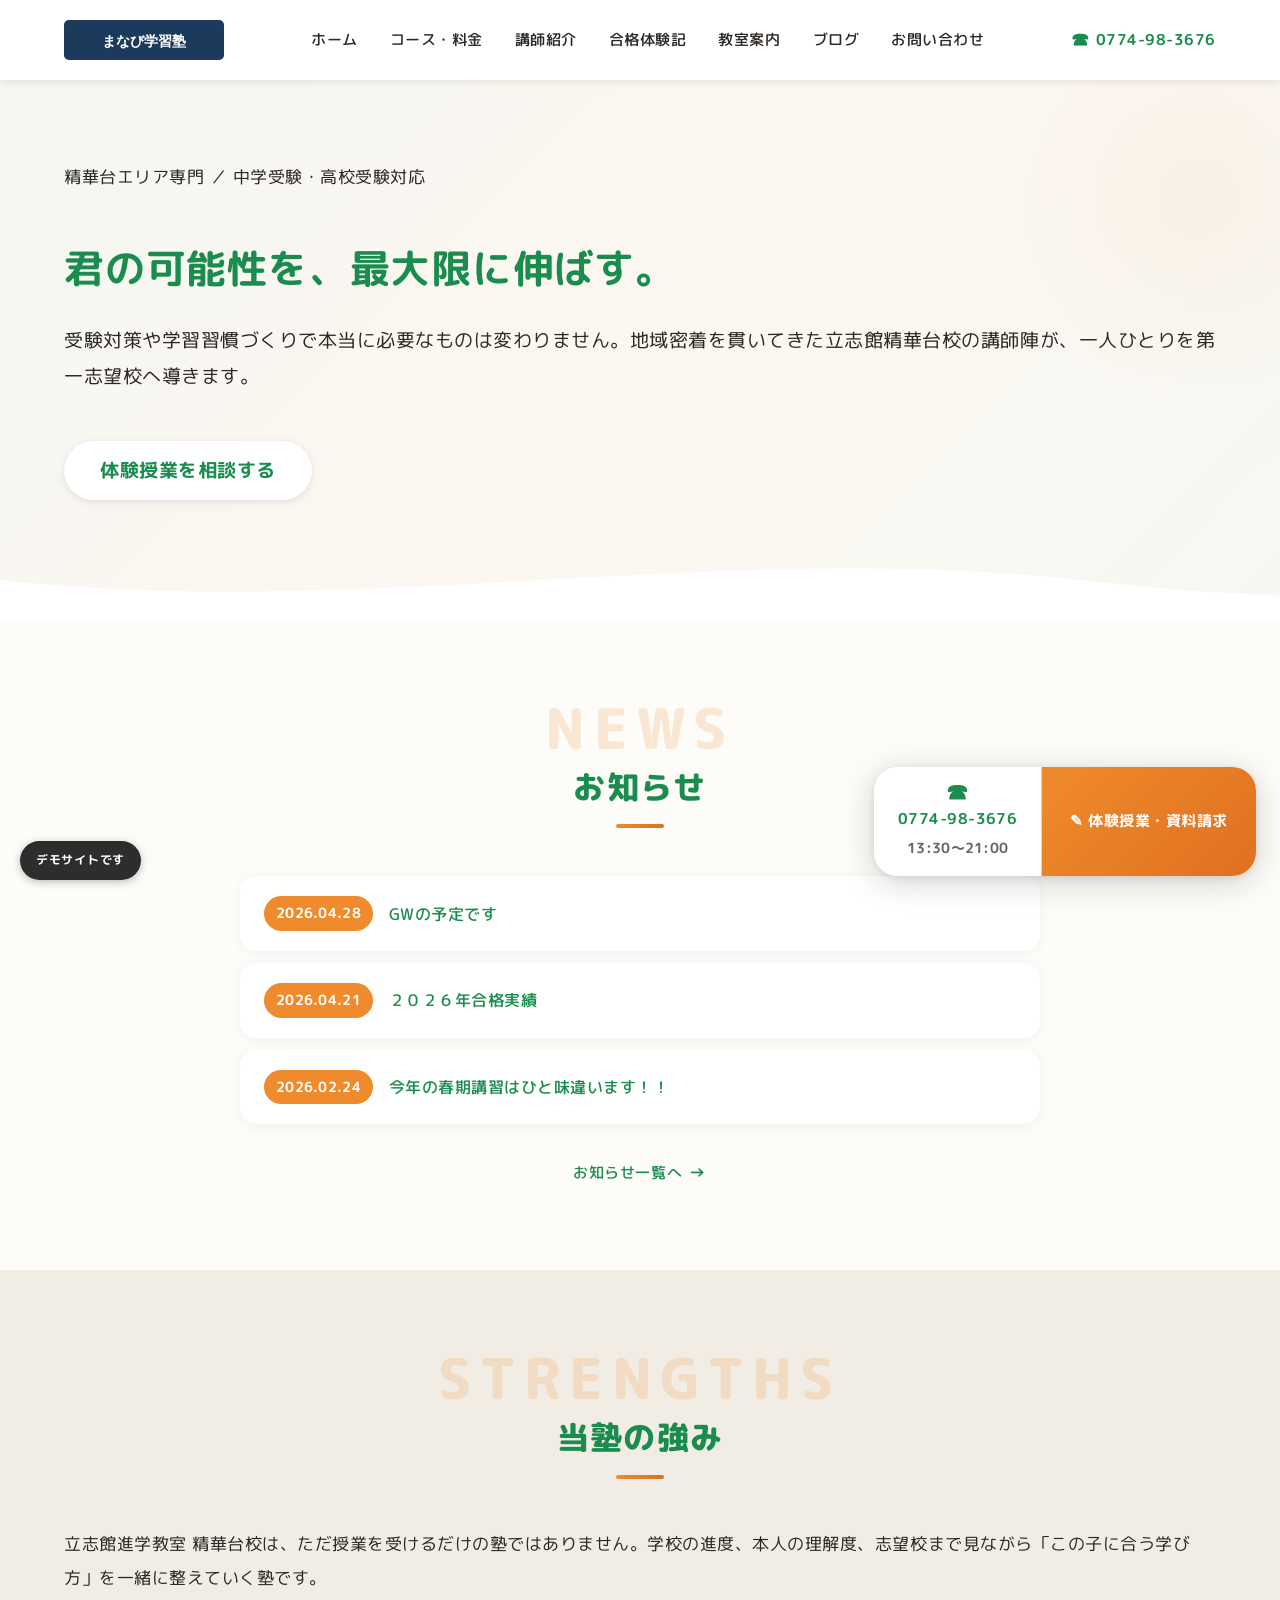
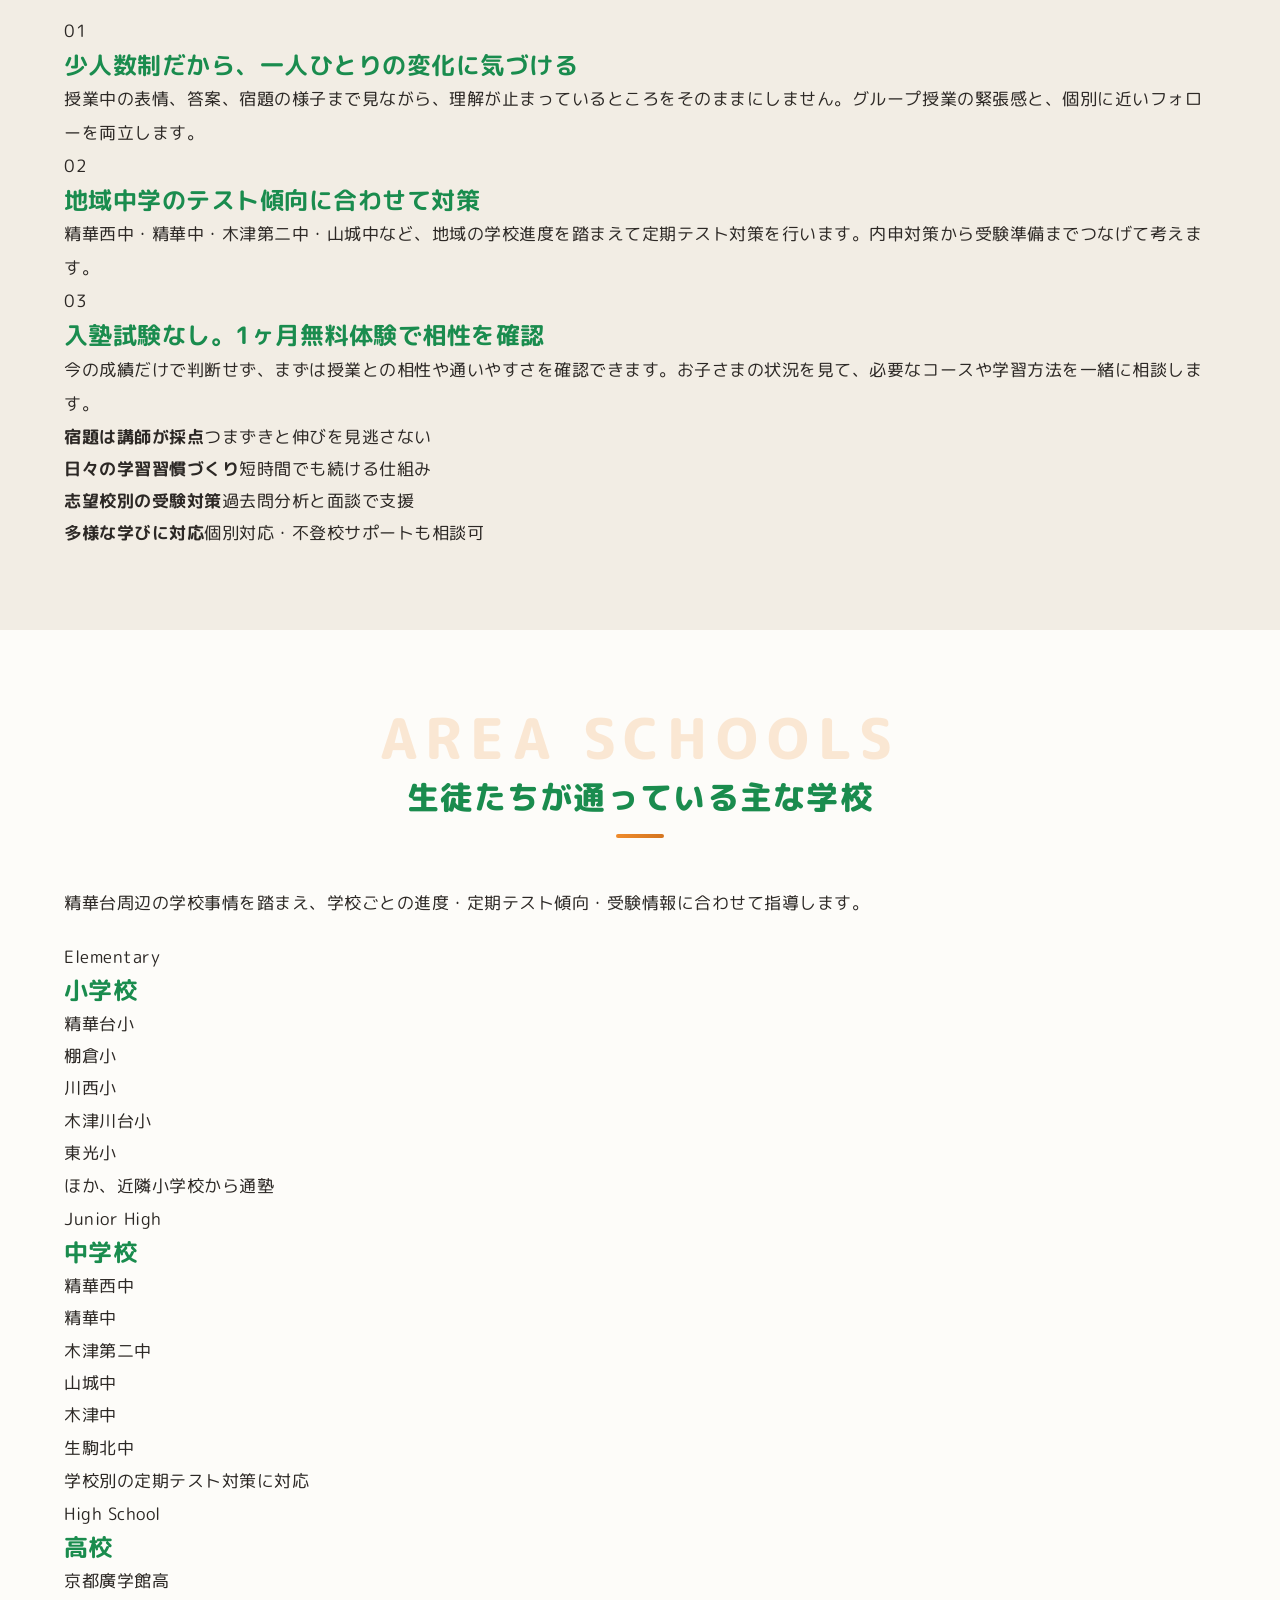
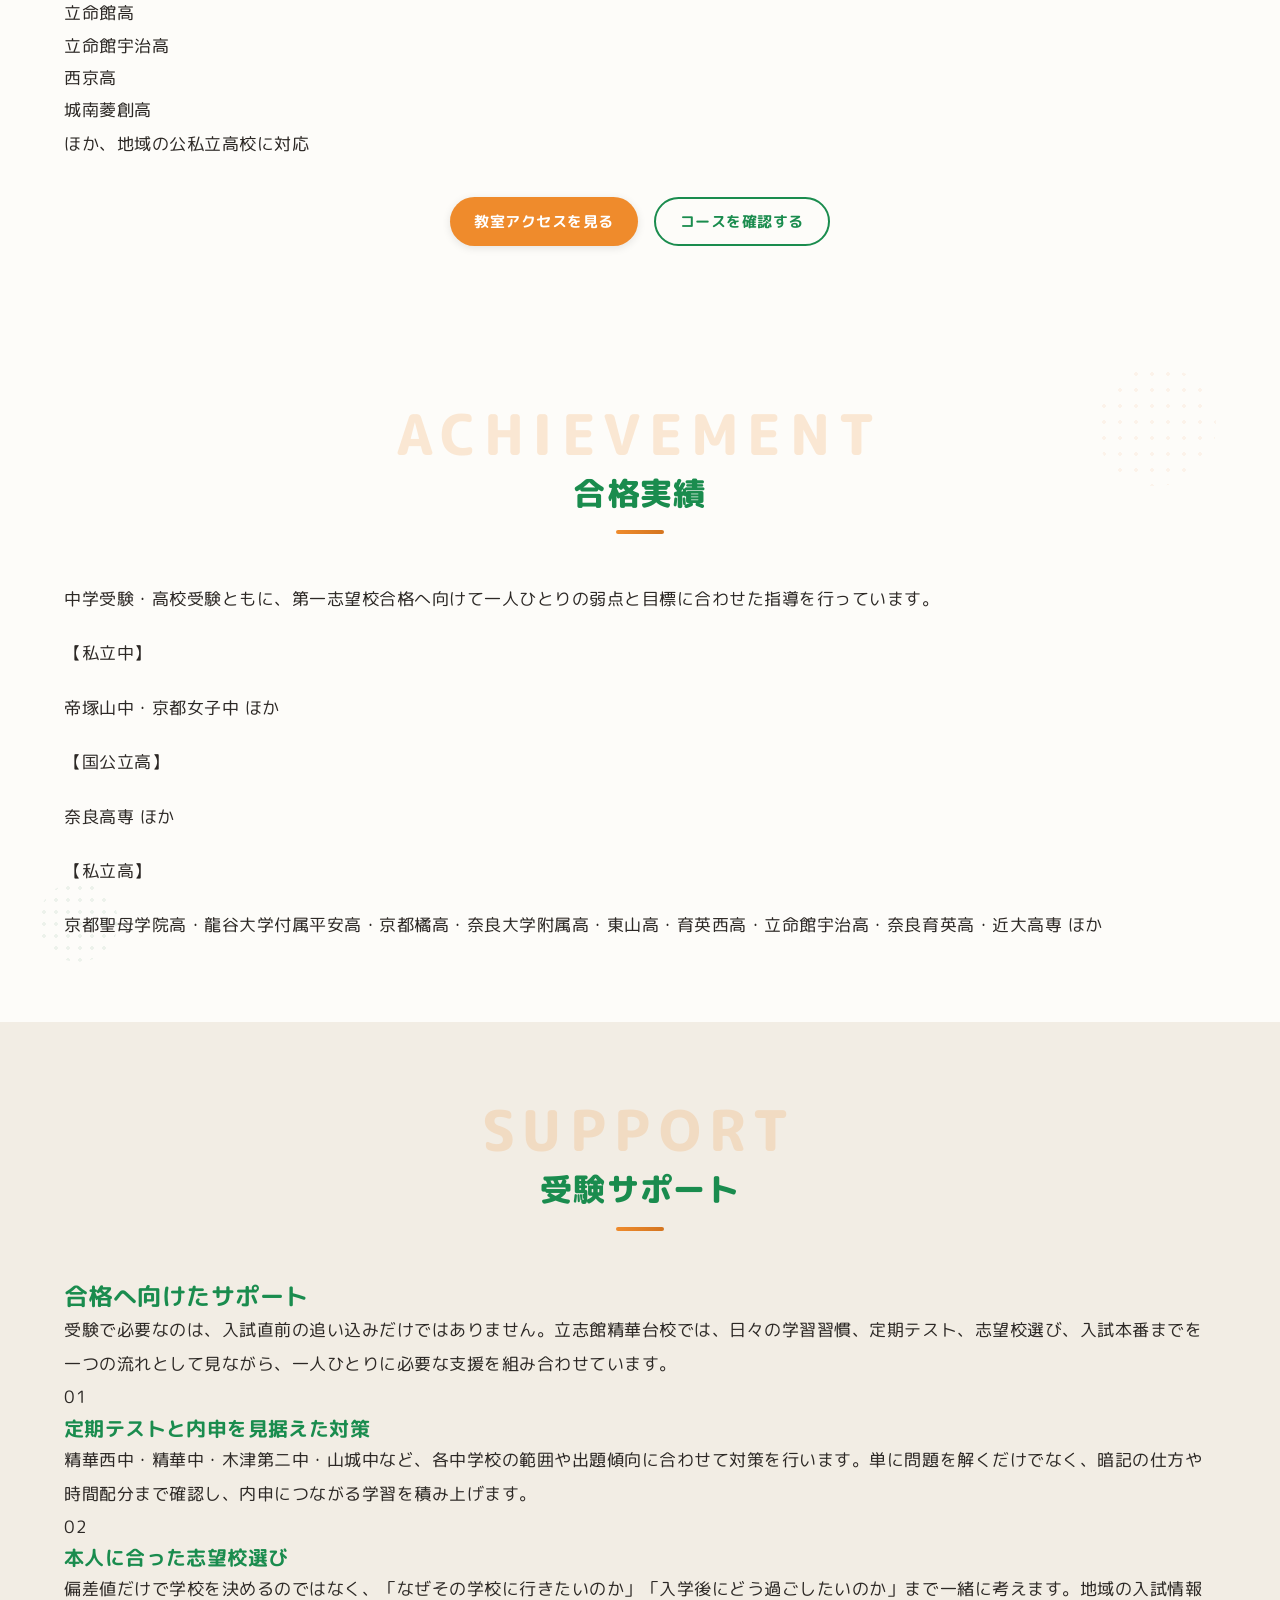
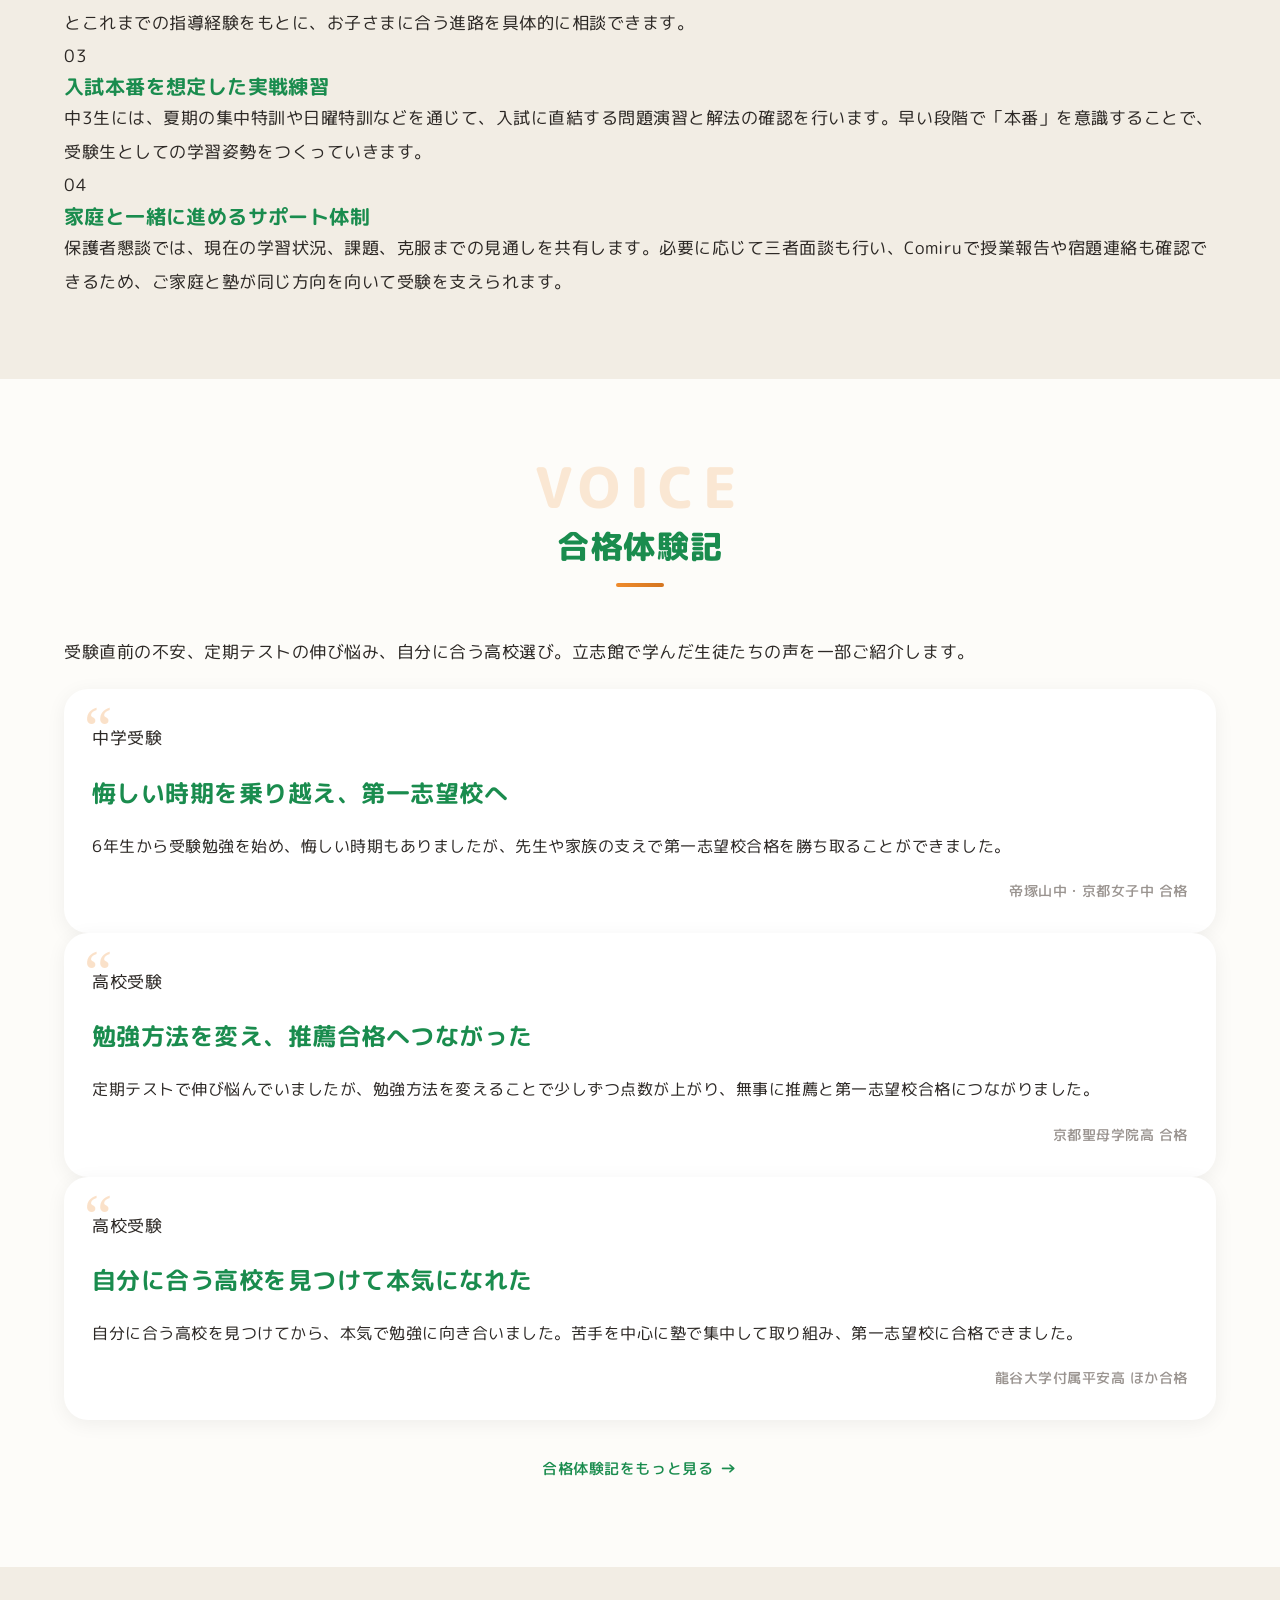
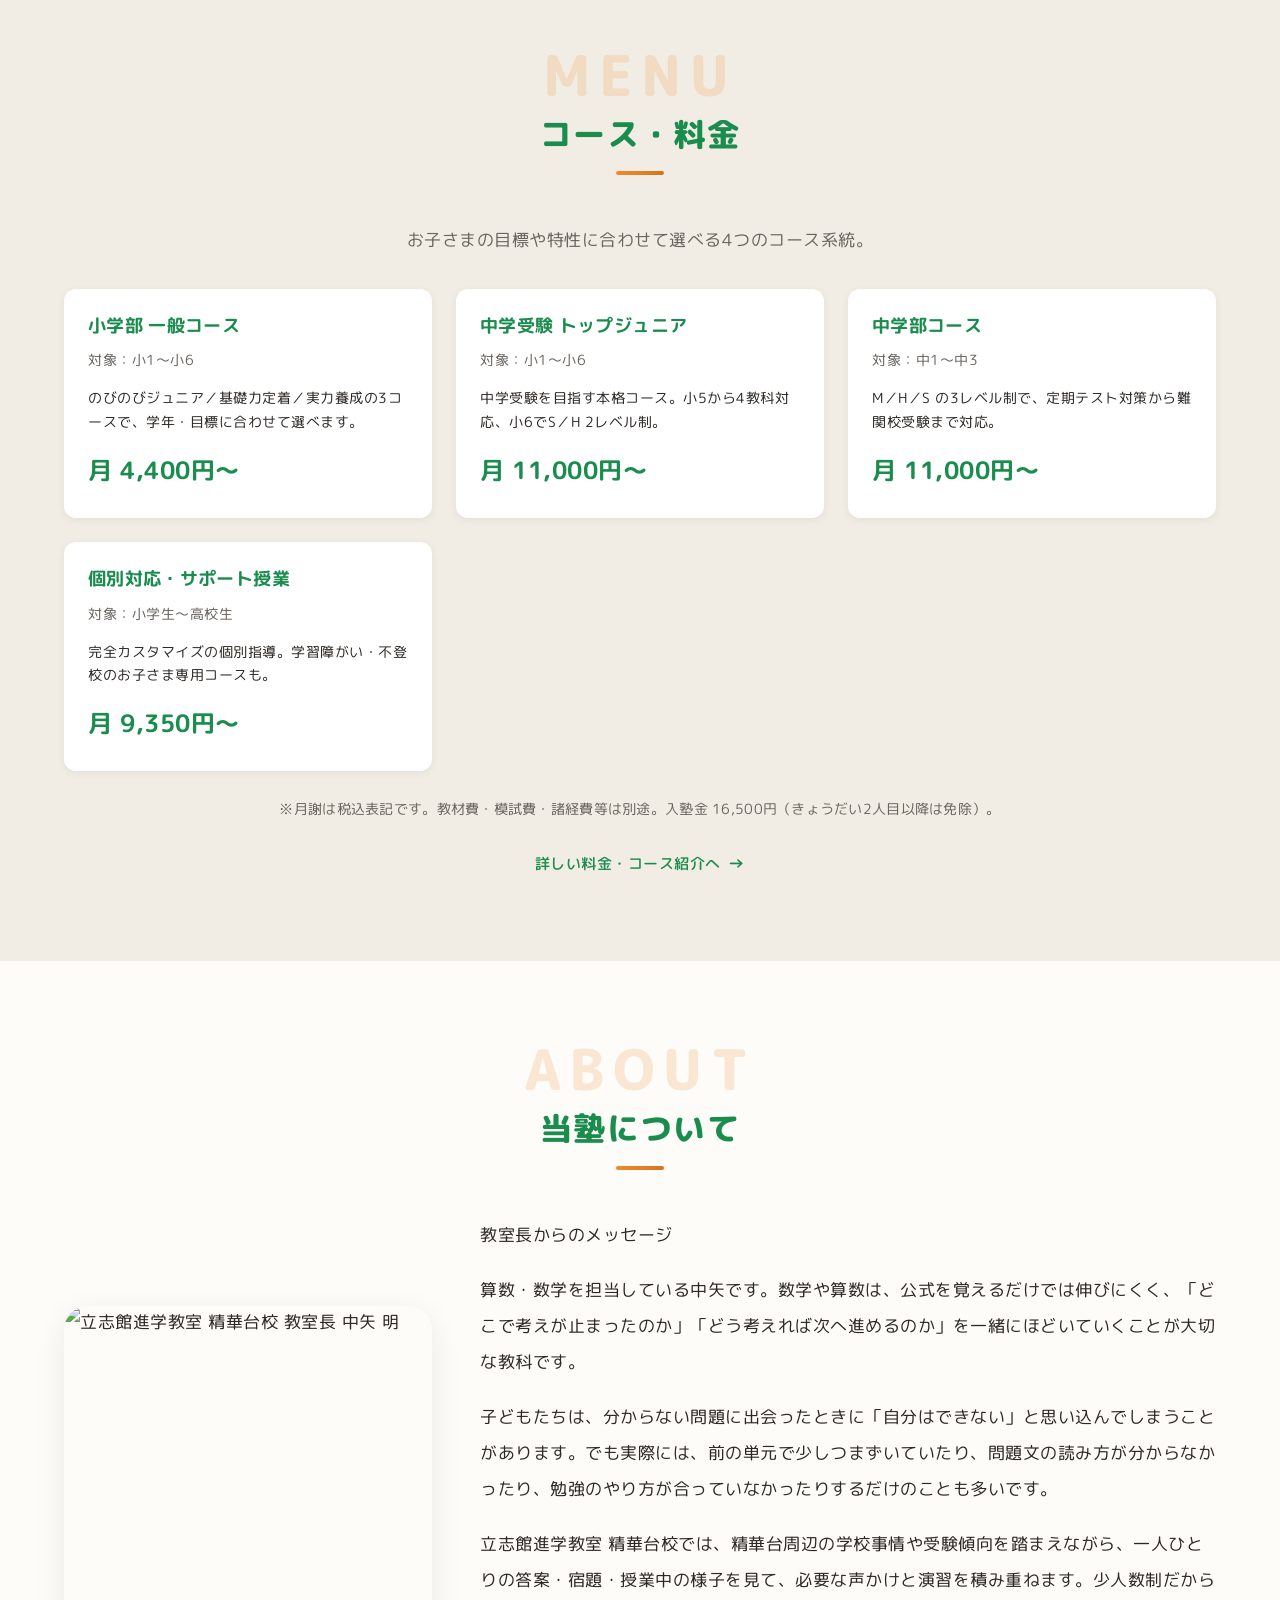
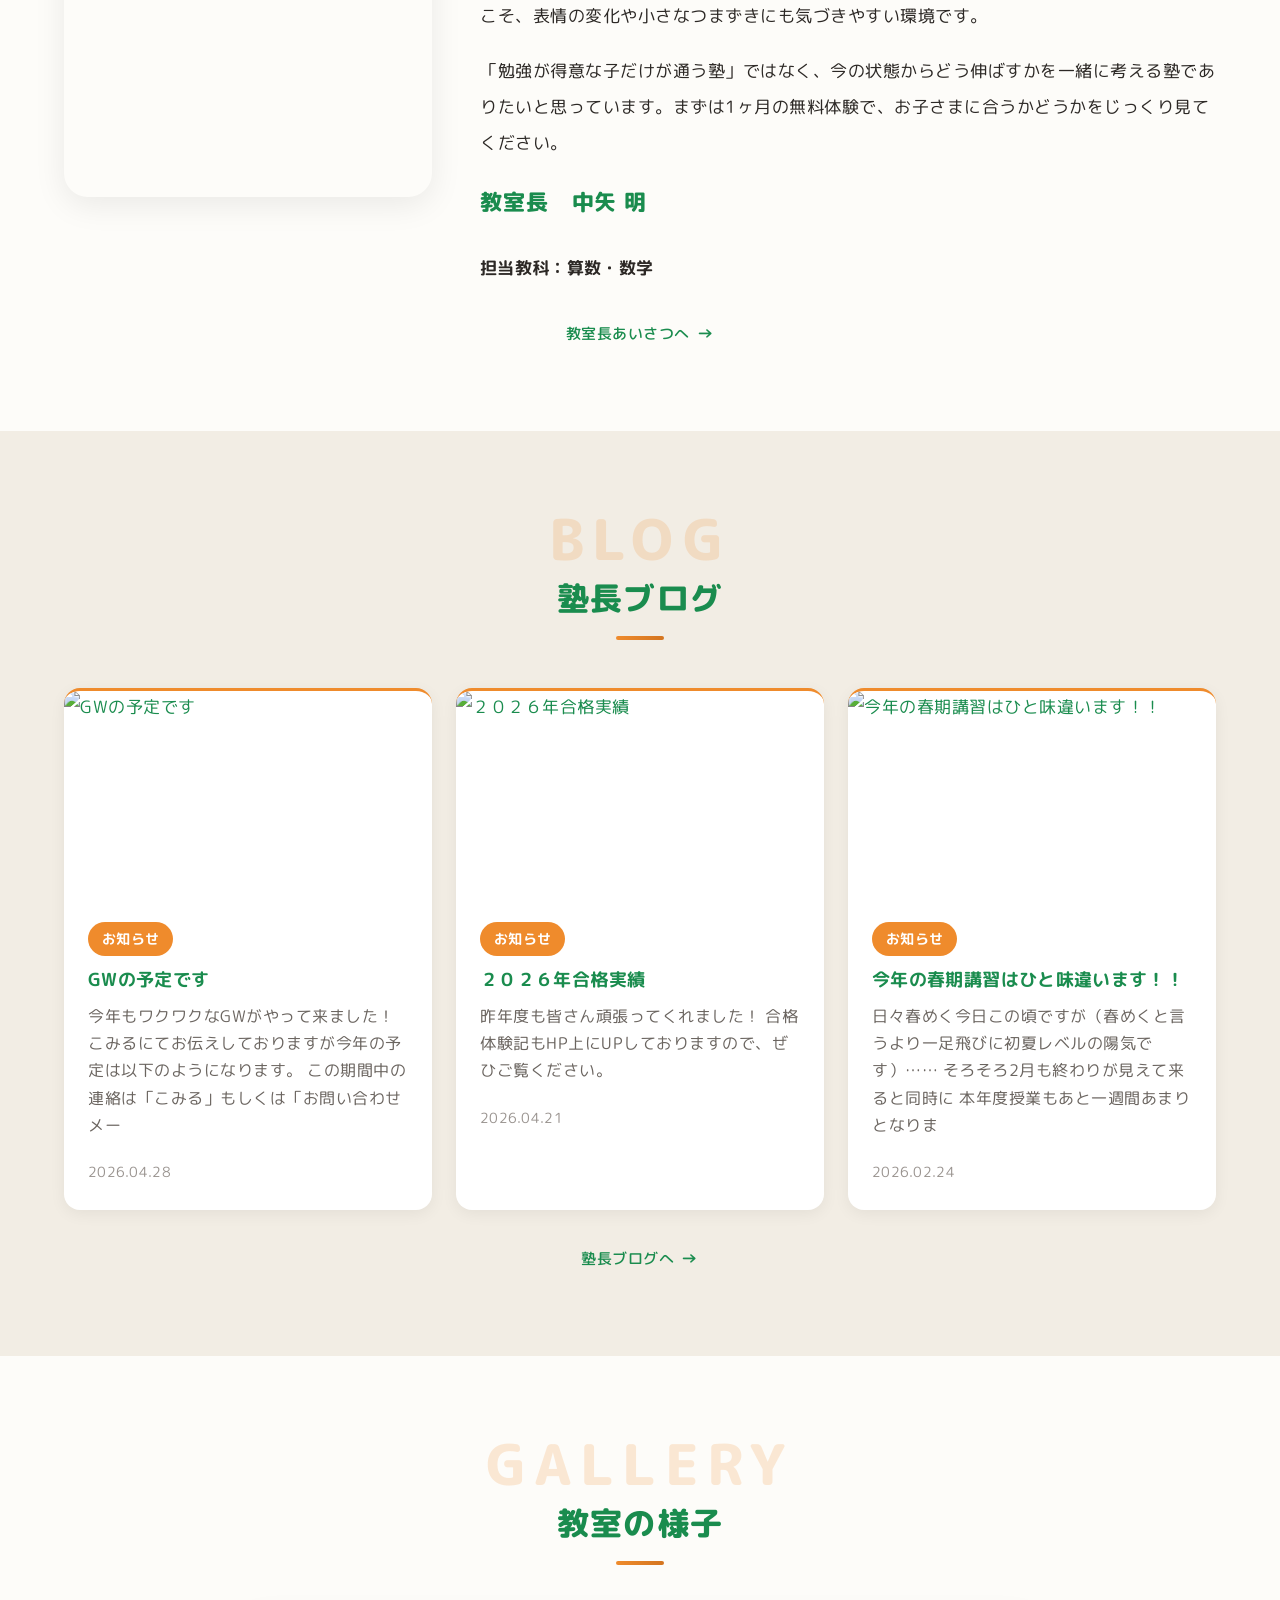
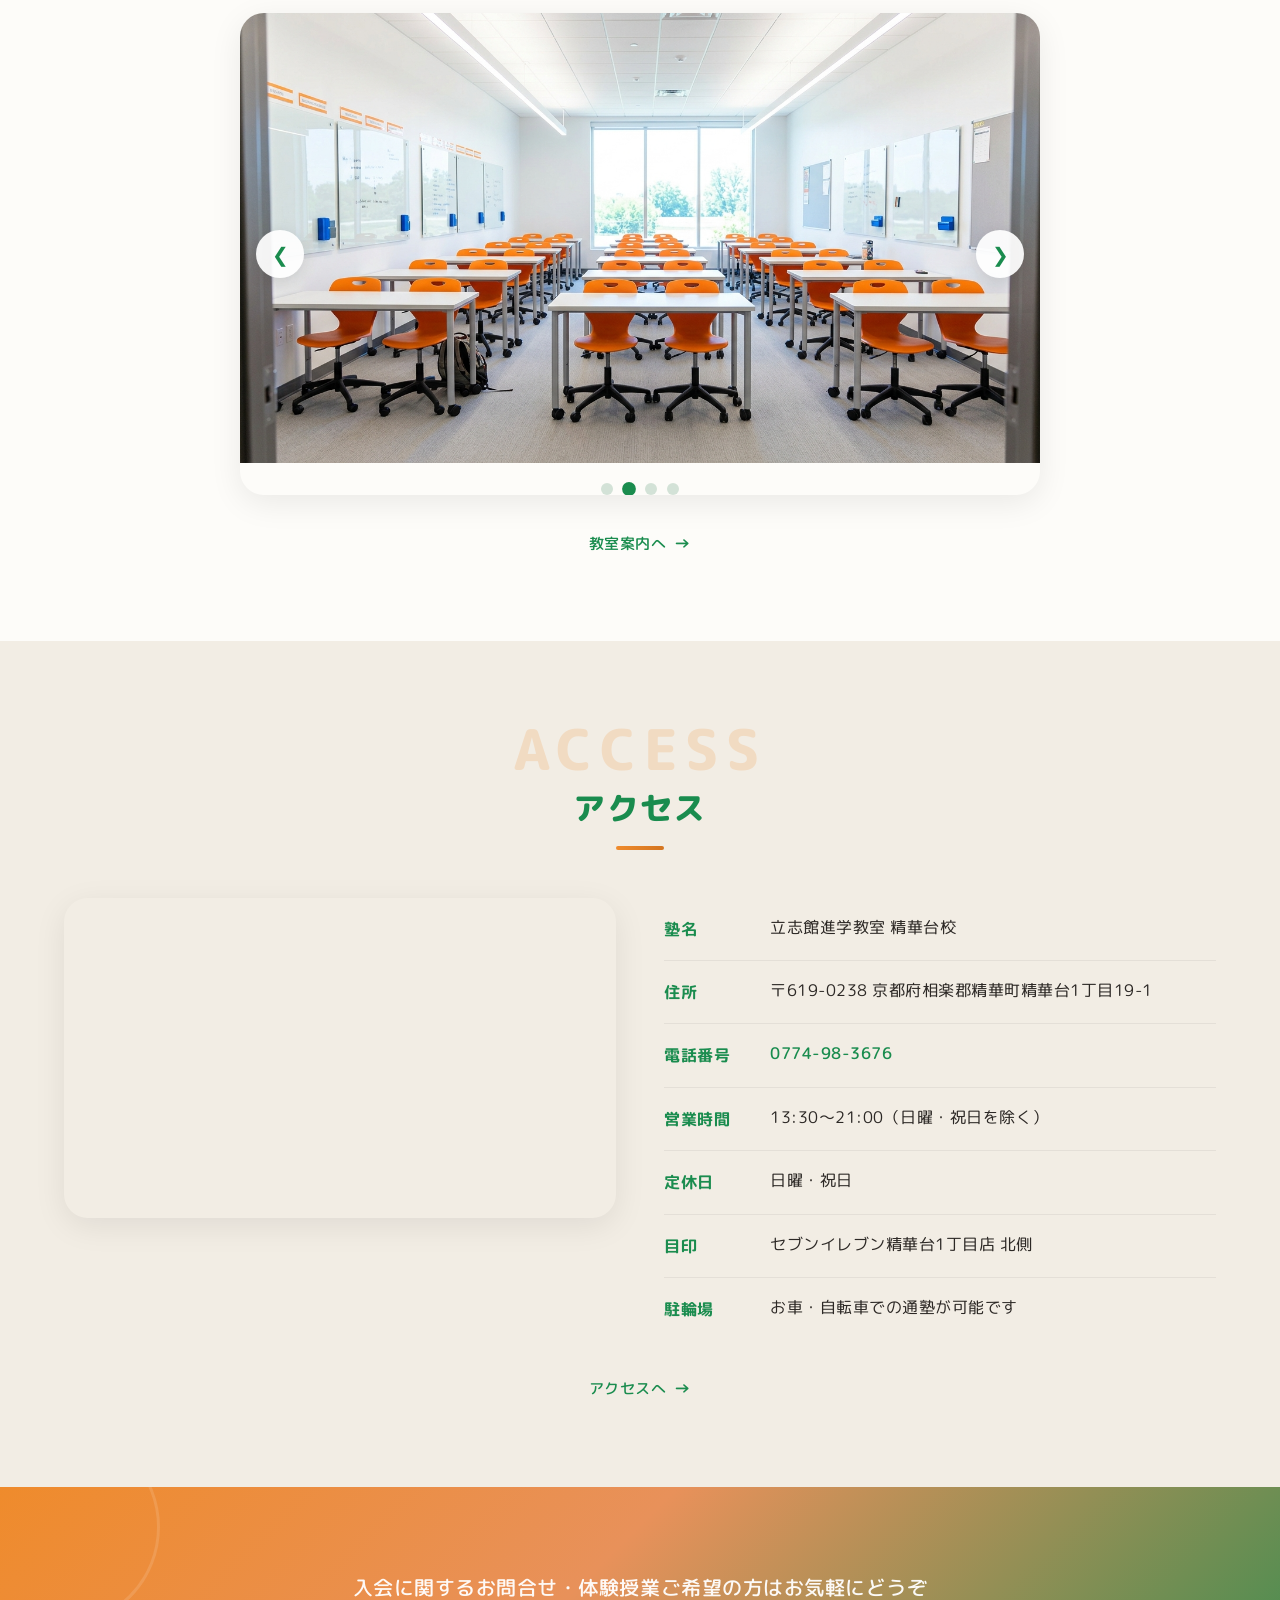
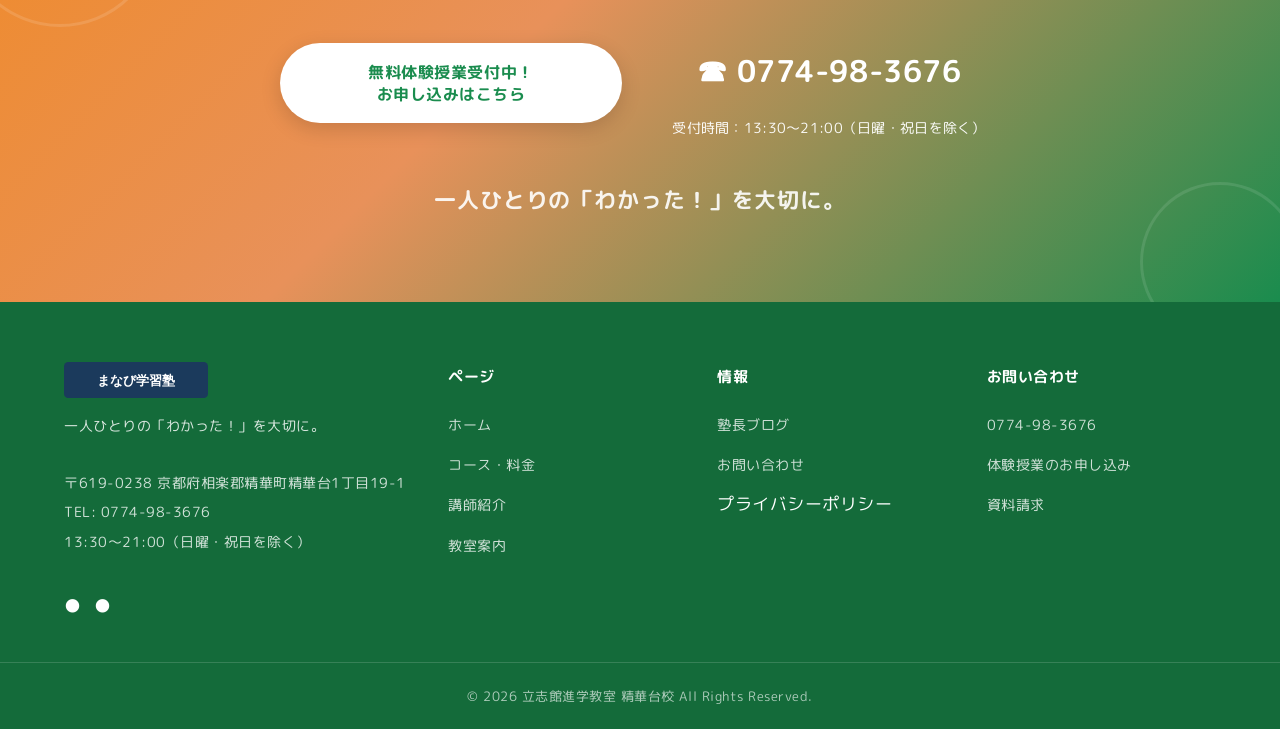
==== commit 5c7c9212: "Remove monthly price from course lead" ====
--- a/index.html
+++ b/index.html
@@ -333,7 +333,7 @@
 <span class="section-title__label">Menu</span>
 <h2 class="section-title__heading">コース・料金</h2>
 </div>
-<p style="text-align:center;max-width:760px;margin:0 auto 32px;color:var(--color-text-light);">お子さまの目標や特性に合わせて選べる4つのコース系統。月額 <strong style="color:var(--color-accent,#1C78B5);font-size:1.15em;">4,400円〜</strong></p>
+<p style="text-align:center;max-width:760px;margin:0 auto 32px;color:var(--color-text-light);">お子さまの目標や特性に合わせて選べる4つのコース系統。</p>
 <div class="grid grid--3" style="gap:24px;">
 <div class="card" style="padding:24px;background:#fff;border-radius:12px;box-shadow:0 2px 8px rgba(0,0,0,0.06);">
 <h3 style="font-size:1.1rem;font-weight:700;margin-bottom:8px;">小学部 一般コース</h3>
@@ -588,7 +588,7 @@
 </div>
 <!-- JavaScript -->
 <script src="js/results.js?v=20260514-cms-results"></script>
-<script src="js/main.js?v=20260514-scroll-reveal"></script>
+<script src="js/main.js?v=20260514-scroll-reveal2"></script>
 <!-- Netlify Identity redirect -->
 <script>
     if (window.netlifyIdentity) {
